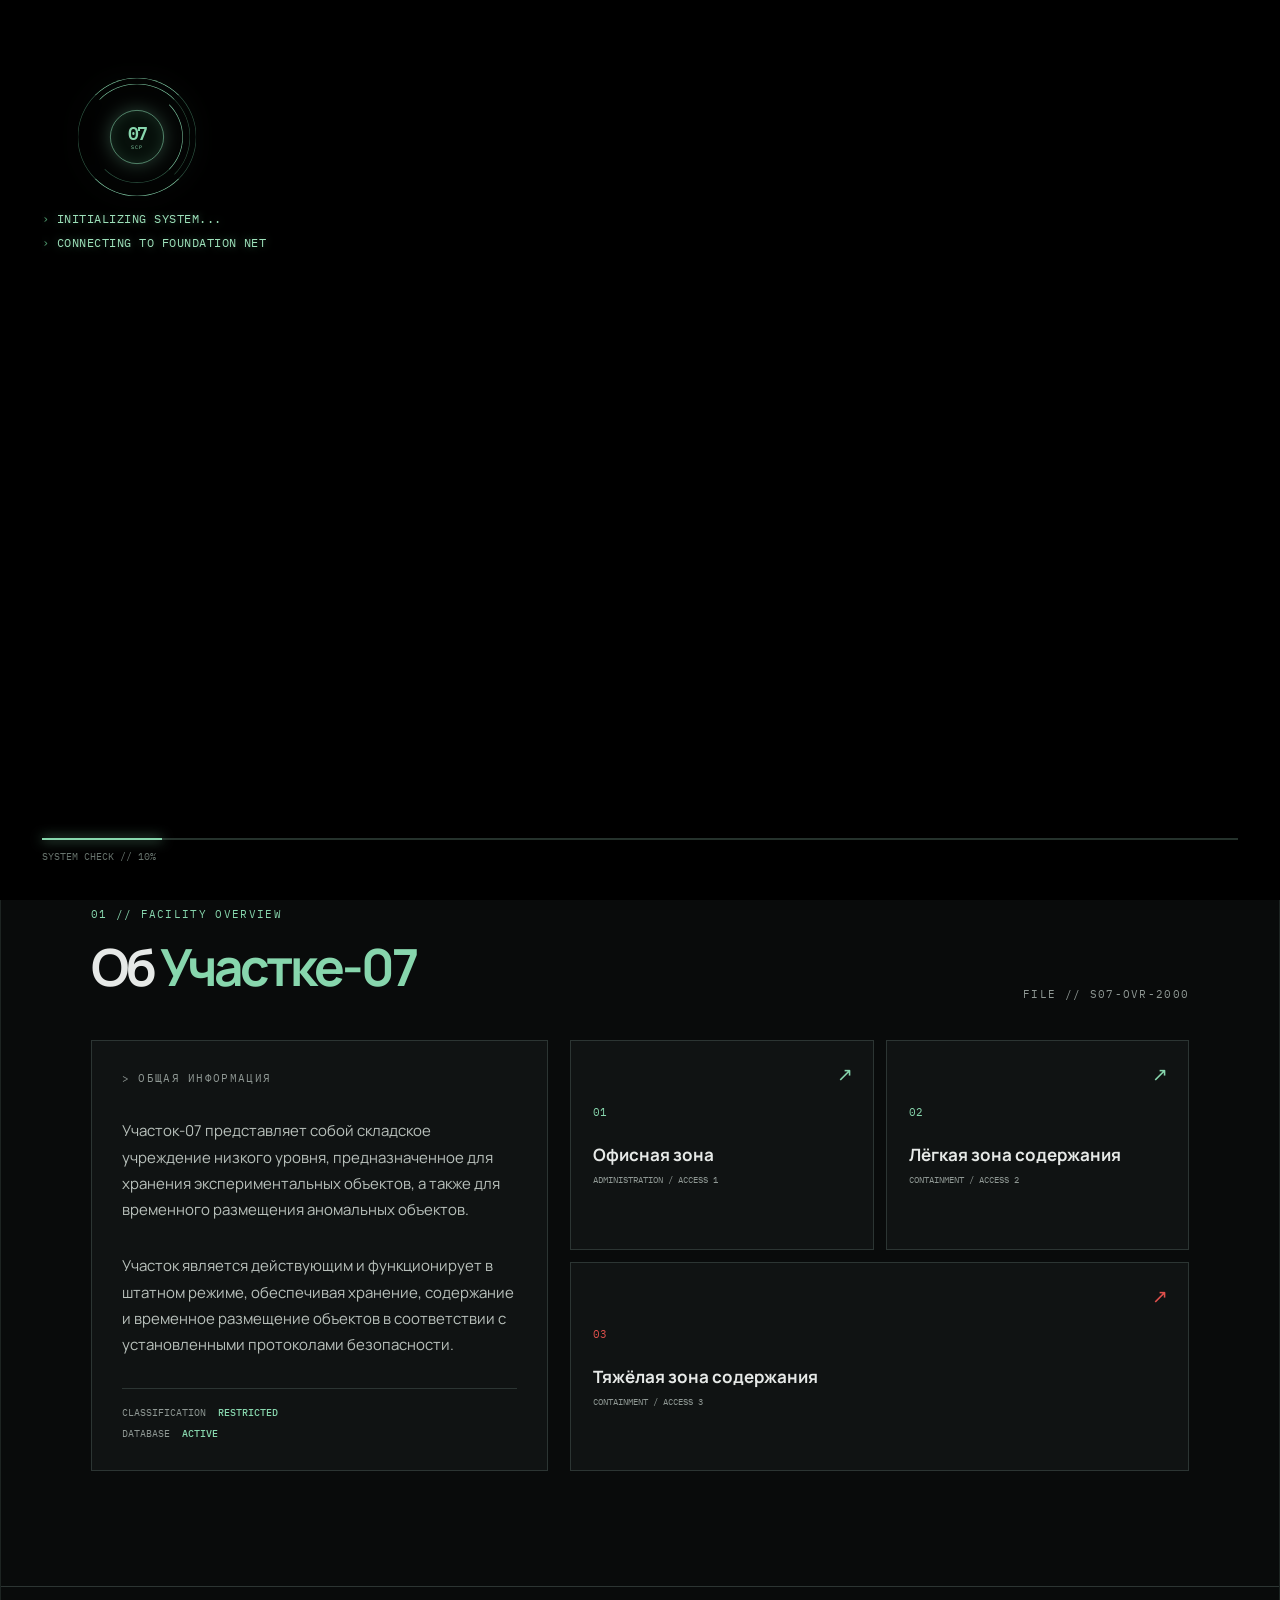
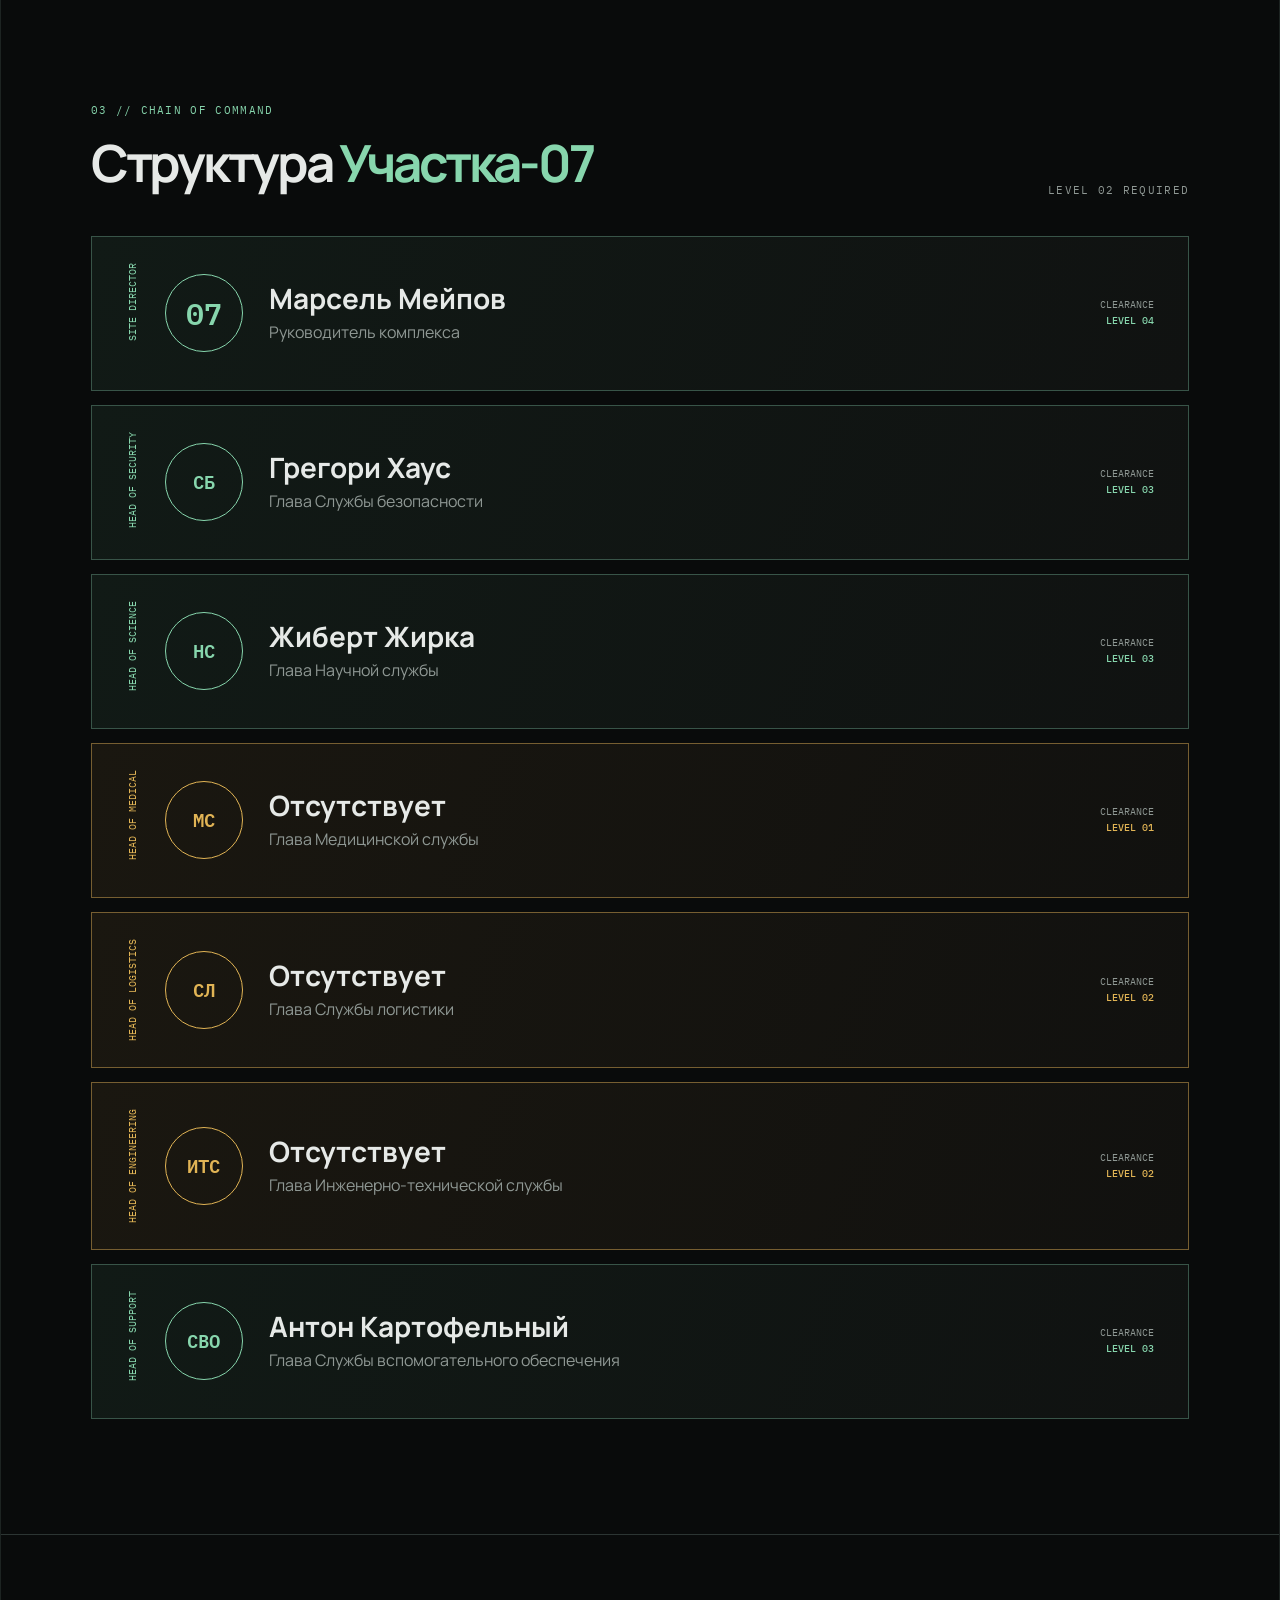
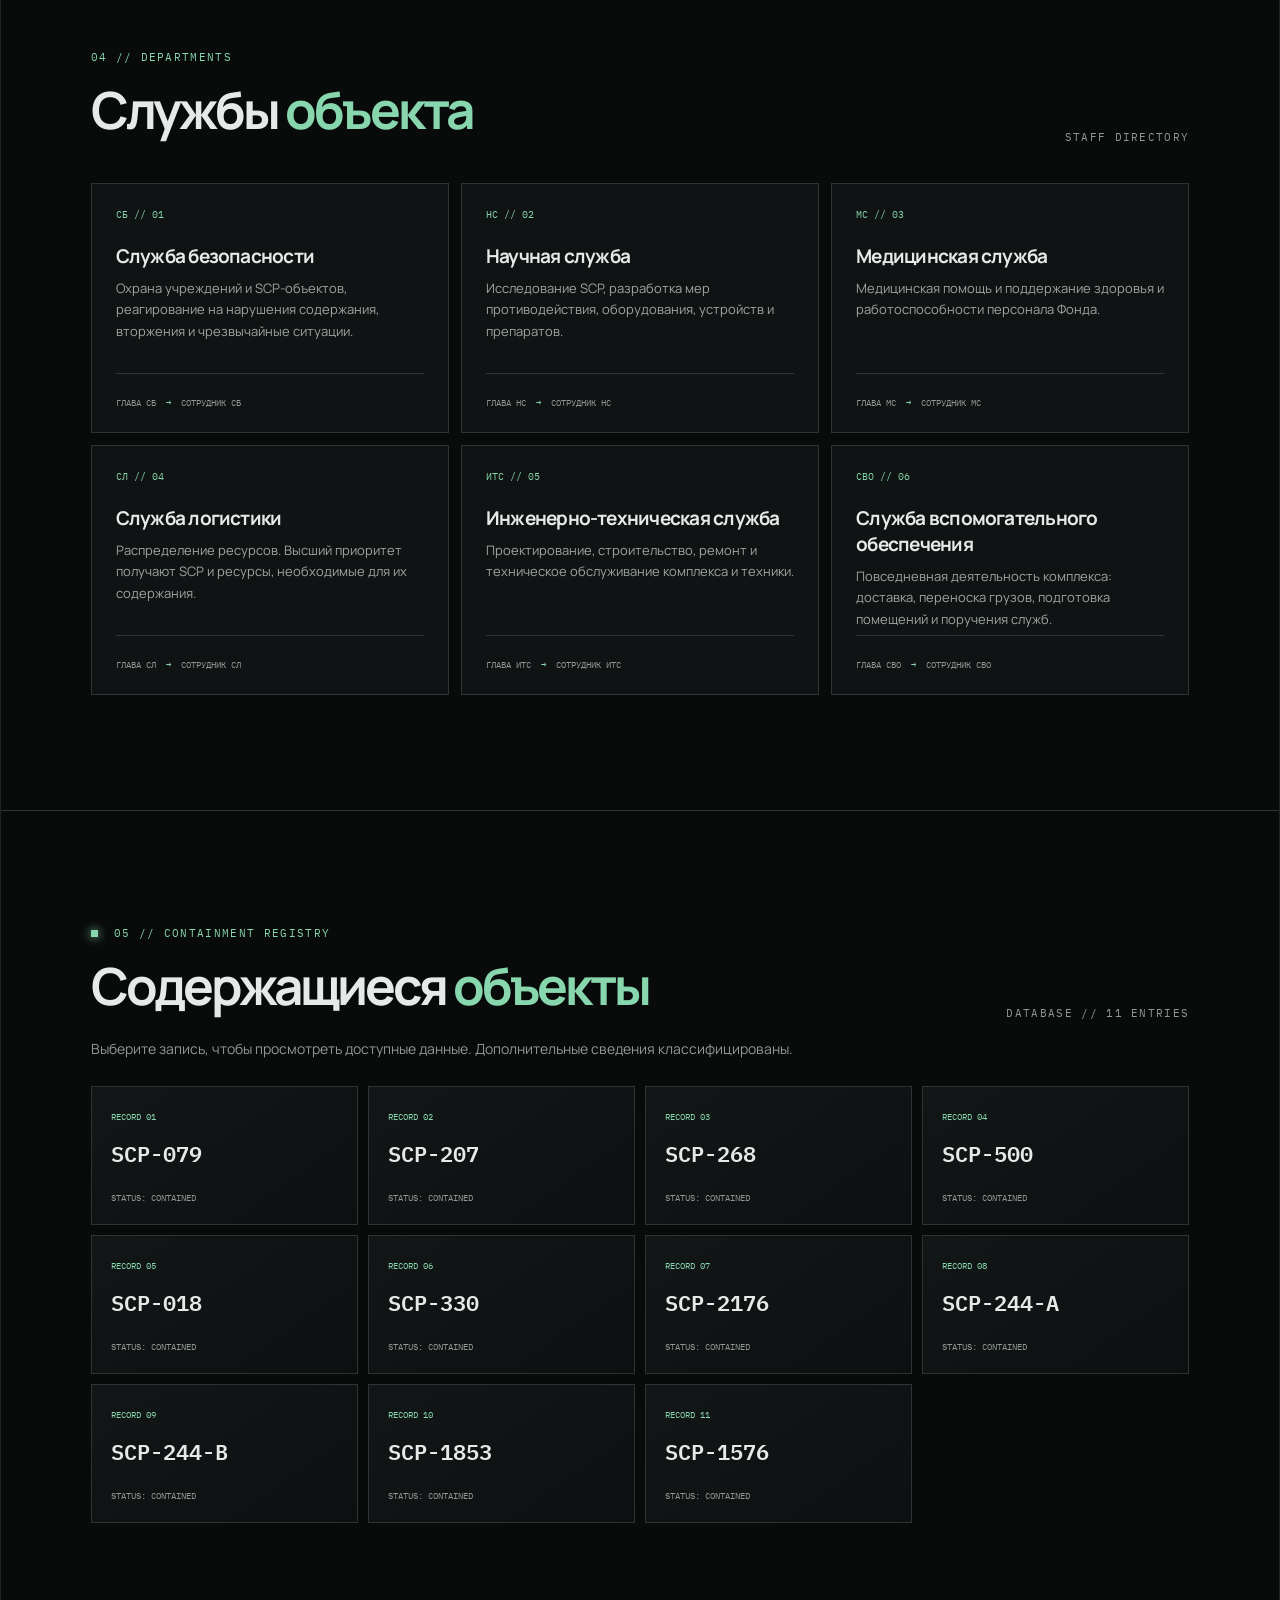
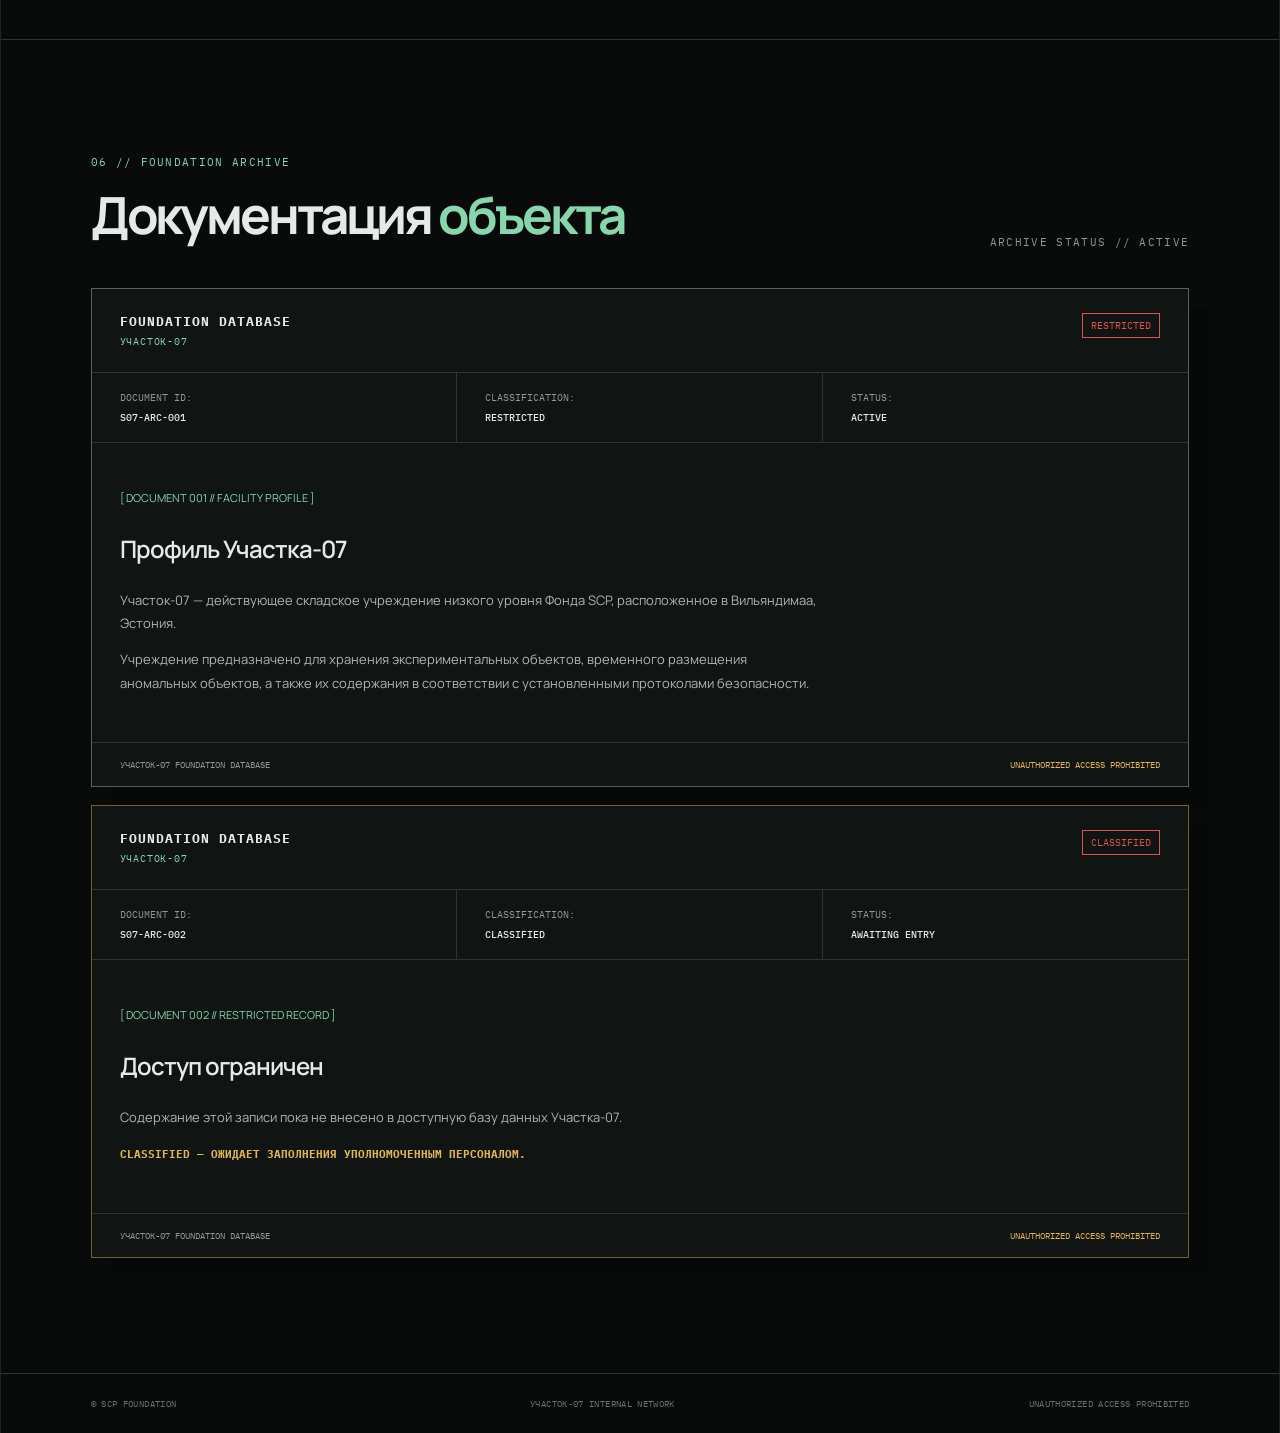
==== index.html @ bc6a5761 "Update index.html" ====
<!doctype html>
<html lang="ru">
<head>
  <meta charset="UTF-8" />
  <meta name="viewport" content="width=device-width, initial-scale=1.0" />
  <meta name="description" content="Внутренняя информационная сеть SCP Foundation — Участок-07" />
  <title>Site-07: Side's Project</title>
  <link rel="icon" type="image/png" href="assets/site-07-favicon.png" />
  <link rel="preconnect" href="https://fonts.googleapis.com" />
  <link rel="preconnect" href="https://fonts.gstatic.com" crossorigin />
  <link href="https://fonts.googleapis.com/css2?family=IBM+Plex+Mono:wght@400;500;600&family=Manrope:wght@400;500;600;700;800&display=swap" rel="stylesheet" />
  <link rel="stylesheet" href="styles.css" />
  <link rel="stylesheet" href="fixes.css" />
  <link rel="stylesheet" href="leadership.css" />
  <link rel="stylesheet" href="boot-animation.css" />
  <link rel="stylesheet" href="boot-layout.css" />
</head>
<body>
  <div class="boot-screen" id="boot-screen" aria-live="polite">
    <div class="boot-orbital" id="boot-orbital" aria-hidden="true"><div class="orbit orbit-one"></div><div class="orbit orbit-two"></div><div class="orbit orbit-three"></div><div class="boot-core"><span>07</span><small>SCP</small></div></div>
    <div class="boot-terminal" id="boot-terminal"><div class="boot-copy" id="boot-copy"></div><div class="boot-progress"><span id="boot-progress"></span></div><div class="boot-status" id="boot-status">SYSTEM BOOT // 00%</div></div>
  </div>

  <div class="noise" aria-hidden="true"></div>
  <div class="app-shell">
    <header class="topbar">
      <a class="brand" href="#home" aria-label="Участок-07 — главная">
        <span class="brand-mark">S7</span>
        <span><b>УЧАСТОК-07</b><small>INTERNAL NETWORK</small></span>
      </a>
      <button class="menu-toggle" aria-label="Открыть меню" aria-expanded="false"><i></i><i></i><i></i></button>
      <nav class="nav" aria-label="Основная навигация">
        <a class="active" href="#home">Главная</a>
        <a href="#about">Об Участке-07</a>
        <a href="#structure">Структура</a>
        <a href="#services">Службы</a>
        <a href="#scp">SCP</a>
        <a href="#documents">Документация</a>
      </nav>
      <div class="network-status"><span></span> SECURE</div>
    </header>

    <main>
      <section class="hero section" id="home">
        <div class="eyebrow"><span class="pulse"></span> SECURE FOUNDATION NETWORK // NODE S07</div>
        <div class="hero-grid">
          <div>
            <p class="terminal-line">&gt; ACCESS LEVEL: STAFF</p>
            <h1>УЧАСТОК-07:<br /><em>SIDE'S PROJECT</em></h1>
            <p class="hero-description">Информационная база складского учреждения низкого уровня Фонда. Доступ к материалам объекта, структуре и реестру содержания.</p>
            <div class="hero-actions">
              <a class="button primary" href="#about">Открыть базу <span>→</span></a>
              <a class="button ghost" href="#scp">Реестр SCP</a>
            </div>
          </div>
          <aside class="identity-card">
            <div class="card-heading"><span>OBJECT IDENTIFICATION</span><b>ACTIVE</b></div>
            <div class="site-insignia"><div>07</div><span>SCP<br />FOUNDATION</span></div>
            <dl>
              <div><dt>LOCATION</dt><dd>ЭСТОНИЯ — ВИЛЬЯНДИМАА</dd></div>
              <div><dt>ESTABLISHED</dt><dd>2000</dd></div>
              <div><dt>SITE DIRECTOR</dt><dd>МАРСЕЛЬ МЕЙПОВ</dd></div>
              <div><dt>STATUS</dt><dd class="online"><i></i> OPERATIONAL</dd></div>
            </dl>
          </aside>
        </div>
        <div class="warning-strip"><span>⚠</span><p>УВЕДОМЛЕНИЕ О БЕЗОПАСНОСТИ: несанкционированный доступ к материалам внутренней сети строго запрещён.</p><span class="doc-code">S07-███-041</span></div>
      </section>

      <section class="section content-section" id="about">
        <div class="section-head"><div><p class="eyebrow">01 // FACILITY OVERVIEW</p><h2>Об <em>Участке-07</em></h2></div><p class="section-code">FILE // S07-OVR-2000</p></div>
        <div class="about-grid">
          <article class="narrative-panel"><p class="terminal-line">&gt; ОБЩАЯ ИНФОРМАЦИЯ</p><p>Участок-07 представляет собой складское учреждение низкого уровня, предназначенное для хранения экспериментальных объектов, а также для временного размещения аномальных объектов.</p><p>Участок является действующим и функционирует в штатном режиме, обеспечивая хранение, содержание и временное размещение объектов в соответствии с установленными протоколами безопасности.</p><div class="metadata"><span>CLASSIFICATION <b>RESTRICTED</b></span><span>DATABASE <b>ACTIVE</b></span></div></article>
          <div class="zones">
            <button class="zone-card" data-zone="01"><span>01</span><b>Офисная зона</b><small>ADMINISTRATION / ACCESS 1</small><i>↗</i></button>
            <button class="zone-card" data-zone="02"><span>02</span><b>Лёгкая зона содержания</b><small>CONTAINMENT / ACCESS 2</small><i>↗</i></button>
            <button class="zone-card danger" data-zone="03"><span>03</span><b>Тяжёлая зона содержания</b><small>CONTAINMENT / ACCESS 3</small><i>↗</i></button>
          </div>
        </div>
      </section>

      <section class="section content-section" id="structure">
        <div class="section-head"><div><p class="eyebrow">03 // CHAIN OF COMMAND</p><h2>Структура <em>Участка-07</em></h2></div><p class="section-code">LEVEL 02 REQUIRED</p></div>
        <div class="command-card"><span class="rank">SITE DIRECTOR</span><div class="director-seal">07</div><div><h3>Марсель Мейпов</h3><p>Руководитель комплекса</p></div><span class="clearance">CLEARANCE<br /><b>LEVEL 04</b></span></div>
        <div class="leadership-grid" aria-label="Руководители служб">
          <article class="command-card leader-card"><span class="rank">HEAD OF SECURITY</span><div class="director-seal">СБ</div><div><h3>Грегори Хаус</h3><p>Глава Службы безопасности</p></div><span class="clearance">CLEARANCE<br /><b>LEVEL 03</b></span></article>
          <article class="command-card leader-card"><span class="rank">HEAD OF SCIENCE</span><div class="director-seal">НС</div><div><h3>Жиберт Жирка</h3><p>Глава Научной службы</p></div><span class="clearance">CLEARANCE<br /><b>LEVEL 03</b></span></article>
          <article class="command-card leader-card vacant"><span class="rank">HEAD OF MEDICAL</span><div class="director-seal">МС</div><div><h3>Отсутствует</h3><p>Глава Медицинской службы</p></div><span class="clearance">CLEARANCE<br /><b>LEVEL 01</b></span></article>
          <article class="command-card leader-card vacant"><span class="rank">HEAD OF LOGISTICS</span><div class="director-seal">СЛ</div><div><h3>Отсутствует</h3><p>Глава Службы логистики</p></div><span class="clearance">CLEARANCE<br /><b>LEVEL 02</b></span></article>
          <article class="command-card leader-card vacant"><span class="rank">HEAD OF ENGINEERING</span><div class="director-seal">ИТС</div><div><h3>Отсутствует</h3><p>Глава Инженерно-технической службы</p></div><span class="clearance">CLEARANCE<br /><b>LEVEL 02</b></span></article>
          <article class="command-card leader-card"><span class="rank">HEAD OF SUPPORT</span><div class="director-seal">СВО</div><div><h3>Антон Картофельный</h3><p>Глава Службы вспомогательного обеспечения</p></div><span class="clearance">CLEARANCE<br /><b>LEVEL 03</b></span></article>
        </div>
      </section>

      <section class="section content-section" id="services">
        <div class="section-head"><div><p class="eyebrow">04 // DEPARTMENTS</p><h2>Службы <em>объекта</em></h2></div><p class="section-code">STAFF DIRECTORY</p></div>
        <div class="services-grid">
          <article class="service-card" data-service="security"><span>СБ // 01</span><h3>Служба безопасности</h3><p>Охрана учреждений и SCP-объектов, реагирование на нарушения содержания, вторжения и чрезвычайные ситуации.</p><footer>ГЛАВА СБ <i>→</i> СОТРУДНИК СБ</footer></article>
          <article class="service-card" data-service="science"><span>НС // 02</span><h3>Научная служба</h3><p>Исследование SCP, разработка мер противодействия, оборудования, устройств и препаратов.</p><footer>ГЛАВА НС <i>→</i> СОТРУДНИК НС</footer></article>
          <article class="service-card" data-service="medical"><span>МС // 03</span><h3>Медицинская служба</h3><p>Медицинская помощь и поддержание здоровья и работоспособности персонала Фонда.</p><footer>ГЛАВА МС <i>→</i> СОТРУДНИК МС</footer></article>
          <article class="service-card" data-service="logistics"><span>СЛ // 04</span><h3>Служба логистики</h3><p>Распределение ресурсов. Высший приоритет получают SCP и ресурсы, необходимые для их содержания.</p><footer>ГЛАВА СЛ <i>→</i> СОТРУДНИК СЛ</footer></article>
          <article class="service-card" data-service="engineering"><span>ИТС // 05</span><h3>Инженерно-техническая служба</h3><p>Проектирование, строительство, ремонт и техническое обслуживание комплекса и техники.</p><footer>ГЛАВА ИТС <i>→</i> СОТРУДНИК ИТС</footer></article>
          <article class="service-card" data-service="support"><span>СВО // 06</span><h3>Служба вспомогательного обеспечения</h3><p>Повседневная деятельность комплекса: доставка, переноска грузов, подготовка помещений и поручения служб.</p><footer>ГЛАВА СВО <i>→</i> СОТРУДНИК СВО</footer></article>
        </div>
      </section>

      <section class="section content-section" id="scp">
        <div class="section-head"><div><p class="eyebrow"><span class="pulse"></span> 05 // CONTAINMENT REGISTRY</p><h2>Содержащиеся <em>объекты</em></h2></div><p class="section-code">DATABASE // 11 ENTRIES</p></div>
        <p class="registry-note">Выберите запись, чтобы просмотреть доступные данные. Дополнительные сведения классифицированы.</p>
        <div class="scp-grid" id="scp-grid"></div>
      </section>

      <section class="section content-section" id="documents">
        <div class="section-head"><div><p class="eyebrow">06 // FOUNDATION ARCHIVE</p><h2>Документация <em>объекта</em></h2></div><p class="section-code">ARCHIVE STATUS // ACTIVE</p></div>
        <article class="foundation-document">
          <header><div><b>FOUNDATION DATABASE</b><span>УЧАСТОК-07</span></div><i>RESTRICTED</i></header>
          <div class="document-meta"><span>DOCUMENT ID:<b>S07-ARC-001</b></span><span>CLASSIFICATION:<b>RESTRICTED</b></span><span>STATUS:<b>ACTIVE</b></span></div>
          <div class="document-content"><p>[ DOCUMENT 001 // FACILITY PROFILE ]</p><h3>Профиль Участка-07</h3><p>Участок-07 — действующее складское учреждение низкого уровня Фонда SCP, расположенное в Вильяндимаа, Эстония.</p><p>Учреждение предназначено для хранения экспериментальных объектов, временного размещения аномальных объектов, а также их содержания в соответствии с установленными протоколами безопасности.</p></div>
          <footer>УЧАСТОК-07 FOUNDATION DATABASE <span>UNAUTHORIZED ACCESS PROHIBITED</span></footer>
        </article>
        <article class="foundation-document classified-document">
          <header><div><b>FOUNDATION DATABASE</b><span>УЧАСТОК-07</span></div><i>CLASSIFIED</i></header>
          <div class="document-meta"><span>DOCUMENT ID:<b>S07-ARC-002</b></span><span>CLASSIFICATION:<b>CLASSIFIED</b></span><span>STATUS:<b>AWAITING ENTRY</b></span></div>
          <div class="document-content"><p>[ DOCUMENT 002 // RESTRICTED RECORD ]</p><h3>Доступ ограничен</h3><p>Содержание этой записи пока не внесено в доступную базу данных Участка-07.</p><p><b>CLASSIFIED — ОЖИДАЕТ ЗАПОЛНЕНИЯ УПОЛНОМОЧЕННЫМ ПЕРСОНАЛОМ.</b></p></div>
          <footer>УЧАСТОК-07 FOUNDATION DATABASE <span>UNAUTHORIZED ACCESS PROHIBITED</span></footer>
        </article>
      </section>

    </main>
    <footer class="footer"><span>© SCP FOUNDATION</span><span>УЧАСТОК-07 INTERNAL NETWORK</span><span>UNAUTHORIZED ACCESS PROHIBITED</span></footer>
  </div>

  <dialog class="modal" id="info-modal"><button class="modal-close" aria-label="Закрыть">×</button><p class="eyebrow" id="modal-kicker"></p><h2 id="modal-title"></h2><div class="modal-rule"></div><p id="modal-body"></p><p class="classified">ADDITIONAL DATA // CLASSIFIED</p></dialog>
  <script src="script.js"></script>
</body>
</html>
---- styles.css ----
:root{--bg:#090b0b;--panel:#101313;--panel2:#151919;--line:#2c3533;--text:#e6e9e7;--muted:#8f9894;--green:#87d6ad;--red:#e0504c;--yellow:#e1b455;--mono:'IBM Plex Mono',monospace;--sans:Manrope,Arial,sans-serif}*{box-sizing:border-box}html{scroll-behavior:smooth}body{margin:0;background:var(--bg);color:var(--text);font-family:var(--sans);overflow-x:hidden}.noise{position:fixed;inset:0;pointer-events:none;z-index:4;opacity:.07;background-image:repeating-linear-gradient(0deg,rgba(255,255,255,.45) 0 1px,transparent 1px 4px);mix-blend-mode:screen}.app-shell{max-width:1440px;margin:auto;min-height:100vh;border-inline:1px solid #1d2422}.topbar{height:77px;display:flex;align-items:center;padding:0 clamp(20px,4vw,58px);gap:28px;border-bottom:1px solid var(--line);background:rgba(9,11,11,.93);position:sticky;top:0;z-index:3;backdrop-filter:blur(12px)}.brand{display:flex;align-items:center;gap:11px;color:var(--text);text-decoration:none;letter-spacing:.09em;line-height:1}.brand-mark{display:grid;place-items:center;width:35px;height:35px;border:1px solid var(--green);font:600 14px var(--mono);color:var(--green)}.brand b{font:600 13px var(--mono)}.brand small{display:block;color:var(--muted);font:9px var(--mono);margin-top:5px}.nav{display:flex;align-items:center;gap:23px;margin-left:auto}.nav a{font:11px var(--mono);text-transform:uppercase;color:var(--muted);text-decoration:none;transition:.2s}.nav a:hover,.nav a.active{color:var(--green)}.network-status{font:10px var(--mono);color:var(--green);border-left:1px solid var(--line);padding-left:20px}.network-status span,.online i{display:inline-block;width:6px;height:6px;border-radius:50%;background:var(--green);box-shadow:0 0 10px var(--green);margin-right:7px}.menu-toggle{display:none}.section{padding:clamp(60px,9vw,125px) clamp(20px,7vw,105px);border-bottom:1px solid var(--line)}.hero{padding-top:clamp(50px,8vw,105px);background:radial-gradient(circle at 74% 35%,#193328 0,transparent 25%),linear-gradient(130deg,#0b0e0d,#090a0a)}.eyebrow,.terminal-line,.section-code{font:11px var(--mono);letter-spacing:.12em;color:var(--green);margin:0;text-transform:uppercase}.pulse{display:inline-block;width:7px;height:7px;background:var(--green);margin-right:8px;box-shadow:0 0 10px var(--green);animation:blink 1.4s infinite}.hero-grid{display:grid;grid-template-columns:1fr minmax(290px,390px);gap:70px;align-items:center;margin:40px 0 60px}.terminal-line{color:var(--muted);margin-bottom:18px}.hero h1{font-size:clamp(43px,6vw,83px);line-height:.99;letter-spacing:-.065em;margin:0;font-weight:800}.hero h1 em,h2 em{font-style:normal;color:var(--green)}.hero-description{max-width:550px;color:#abb2ae;line-height:1.75;font-size:15px;margin:28px 0}.hero-actions{display:flex;gap:12px;flex-wrap:wrap}.button{font:11px var(--mono);letter-spacing:.08em;text-decoration:none;text-transform:uppercase;padding:15px 18px;transition:.25s}.primary{background:var(--green);color:#0b100e}.primary:hover{box-shadow:0 0 25px #87d6ad55}.primary span{font-size:17px;line-height:0;margin-left:20px}.ghost{border:1px solid #58615e;color:var(--text)}.ghost:hover{border-color:var(--green);color:var(--green)}.identity-card{border:1px solid #3b4944;background:linear-gradient(145deg,#151b18,#101311);padding:21px;position:relative;box-shadow:18px 18px 0 rgba(0,0,0,.15)}.identity-card:before{content:"";position:absolute;inset:6px;border:1px solid #26352f;pointer-events:none}.card-heading{font:10px var(--mono);color:var(--muted);display:flex;justify-content:space-between}.card-heading b{font-weight:500;color:var(--green)}.site-insignia{height:150px;display:flex;align-items:center;justify-content:center;gap:13px;margin:10px 0;border-bottom:1px solid var(--line)}.site-insignia div{font:800 80px/1 var(--sans);letter-spacing:-.1em;color:var(--text);text-shadow:3px 0 var(--green)}.site-insignia span{font:600 13px/1.05 var(--mono);letter-spacing:.05em}.identity-card dl{margin:15px 0 0;display:grid;grid-template-columns:1fr 1fr;gap:17px 10px}.identity-card dt{font:9px var(--mono);color:var(--muted);margin-bottom:4px}.identity-card dd{margin:0;font:10px var(--mono);color:#dce1dd}.identity-card .online{color:var(--green)}.warning-strip{border:1px solid #63542e;background:#231f15;display:flex;align-items:center;gap:13px;padding:12px 15px;color:#d3b675;font:10px var(--mono);letter-spacing:.04em}.warning-strip span:first-child{color:var(--yellow);font-size:14px}.warning-strip p{margin:0}.doc-code{margin-left:auto;color:#928467;white-space:nowrap}.section-head{display:flex;justify-content:space-between;align-items:end;gap:20px;margin-bottom:39px}.section-head h2{font-size:clamp(32px,4vw,52px);letter-spacing:-.06em;margin:10px 0 0}.section-code{color:var(--muted);white-space:nowrap}.about-grid{display:grid;grid-template-columns:.85fr 1.15fr;gap:22px}.narrative-panel{background:var(--panel);border:1px solid var(--line);padding:30px;display:flex;flex-direction:column;justify-content:center}.narrative-panel p:not(.terminal-line){font-size:15px;color:#b8c0bb;line-height:1.75}.metadata{margin-top:15px;border-top:1px solid var(--line);padding-top:17px;display:grid;gap:8px;font:10px var(--mono);color:var(--muted)}.metadata b{color:var(--green);font-weight:500;margin-left:6px}.zones{display:grid;grid-template-columns:1fr 1fr;gap:12px}.zone-card{position:relative;min-height:155px;text-align:left;background:var(--panel);border:1px solid var(--line);color:var(--text);padding:22px;cursor:pointer;transition:.25s;font-family:var(--sans)}.zone-card:last-child{grid-column:span 2}.zone-card:hover{transform:translateY(-4px);border-color:var(--green);background:#161d19}.zone-card span{display:block;color:var(--green);font:11px var(--mono);margin-bottom:24px}.zone-card b{font-size:17px;display:block}.zone-card small{font:9px var(--mono);color:var(--muted);display:block;margin-top:8px}.zone-card i{font-style:normal;position:absolute;right:20px;top:20px;color:var(--green);font-size:19px}.zone-card.danger span,.zone-card.danger i{color:var(--red)}.history{background:#0c0e0e}.timeline{max-width:900px;margin:0 auto}.timeline-entry{display:grid;grid-template-columns:120px 28px 1fr;gap:20px;position:relative;padding:0 0 50px}.timeline-entry:not(:last-child):after{content:"";width:1px;background:var(--line);position:absolute;left:133px;top:19px;bottom:0}.timeline-year{font:10px var(--mono);color:var(--muted);padding-top:4px}.timeline-dot{width:11px;height:11px;border:2px solid var(--green);background:var(--bg);margin-top:5px;z-index:1}.timeline-entry.current .timeline-dot{background:var(--green);box-shadow:0 0 14px var(--green)}.timeline-entry h3{margin:0 0 10px;font-size:20px}.timeline-entry p{margin:0;color:#aab3ae;line-height:1.7;font-size:14px}.command-card{border:1px solid #385448;background:linear-gradient(110deg,#111a16,#101211);min-height:155px;display:flex;align-items:center;gap:26px;padding:26px 34px;position:relative}.rank{align-self:flex-start;font:10px var(--mono);color:var(--green);writing-mode:vertical-rl;transform:rotate(180deg)}.director-seal{display:grid;place-items:center;border:1px solid var(--green);border-radius:50%;width:78px;height:78px;color:var(--green);font:600 30px var(--mono)}.command-card h3{font-size:28px;margin:0}.command-card p{color:var(--muted);margin:4px 0}.clearance{margin-left:auto;text-align:right;color:var(--muted);font:10px var(--mono);line-height:1.6}.clearance b{color:var(--green);font-weight:500}.services-grid{display:grid;grid-template-columns:repeat(3,1fr);gap:12px}.service-card{background:var(--panel);border:1px solid var(--line);padding:24px;min-height:250px;display:flex;flex-direction:column;transition:.25s}.service-card:hover{border-color:#627b6d;transform:translateY(-3px)}.service-card>span{font:10px var(--mono);color:var(--green)}.service-card h3{font-size:19px;letter-spacing:-.04em;margin:22px 0 9px}.service-card p{color:#9da6a1;font-size:13px;line-height:1.65;margin:0}.service-card footer{color:var(--muted);font:9px var(--mono);margin-top:auto;padding-top:23px;border-top:1px solid var(--line)}.service-card footer i{color:var(--green);font-style:normal;margin:0 5px}.registry-note{font-size:14px;color:var(--muted);margin:-20px 0 28px}.scp-grid{display:grid;grid-template-columns:repeat(4,1fr);gap:10px}.scp-card{text-align:left;background:linear-gradient(145deg,#121616,#0d1010);color:var(--text);border:1px solid var(--line);padding:19px;min-height:130px;cursor:pointer;transition:.22s;font-family:var(--sans);position:relative;overflow:hidden}.scp-card:after{content:"";position:absolute;bottom:0;left:0;width:0;height:2px;background:var(--green);transition:.25s}.scp-card:hover{border-color:#597d69;transform:translateY(-3px)}.scp-card:hover:after{width:100%}.scp-card b{font:600 22px var(--mono);display:block;margin:11px 0 16px}.scp-card span{font:9px var(--mono);color:var(--green)}.scp-card small{font:9px var(--mono);color:var(--muted)}.footer{display:flex;justify-content:space-between;gap:20px;padding:24px clamp(20px,7vw,105px);font:9px var(--mono);color:#69716d;letter-spacing:.04em}.boot-screen{position:fixed;inset:0;background:#070909;z-index:10;display:flex;flex-direction:column;align-items:center;justify-content:center;font-family:var(--mono);color:var(--green);padding:25px}.boot-mark{text-align:center;border:1px solid #4c6d5d;width:98px;height:98px;padding-top:23px;font-weight:600;font-size:26px;line-height:.65;letter-spacing:-.1em}.boot-mark span{font-size:9px;letter-spacing:.05em}.boot-copy{width:min(500px,100%);height:120px;margin:45px 0 18px;color:#adb8b2;font-size:12px;line-height:1.8}.boot-progress{width:min(500px,100%);height:2px;background:#25322c}.boot-progress span{display:block;width:0;height:100%;background:var(--green);box-shadow:0 0 12px var(--green);transition:width .25s}.boot-status{width:min(500px,100%);font-size:10px;margin-top:10px;color:#68756e}.modal{width:min(500px,calc(100% - 30px));background:#101413;color:var(--text);border:1px solid #5c806c;padding:32px;box-shadow:0 20px 100px #000}.modal::backdrop{background:#030404cc;backdrop-filter:blur(3px)}.modal-close{position:absolute;right:14px;top:10px;border:0;background:transparent;color:var(--muted);font-size:27px;cursor:pointer}.modal h2{font-size:31px;margin:12px 0}.modal-rule{height:1px;background:var(--line);margin:20px 0}.modal p:not(.eyebrow):not(.classified){color:#afb8b2;line-height:1.7}.classified{font:10px var(--mono);color:var(--yellow);margin-top:28px}@keyframes blink{50%{opacity:.2}}@media(max-width:900px){.nav{gap:13px}.network-status{display:none}.hero-grid,.about-grid{grid-template-columns:1fr;gap:24px}.identity-card{max-width:480px}.services-grid{grid-template-columns:repeat(2,1fr)}.scp-grid{grid-template-columns:repeat(3,1fr)}}@media(max-width:680px){.topbar{height:64px}.menu-toggle{margin-left:auto;display:grid;gap:4px;background:none;border:0;padding:6px}.menu-toggle i{width:21px;height:1px;background:#b7c1ba}.nav{display:none;position:absolute;top:64px;left:0;right:0;padding:18px 20px;background:#101313;border-bottom:1px solid var(--line);flex-direction:column;align-items:flex-start}.nav.open{display:flex}.hero-grid{margin-top:28px}.warning-strip{align-items:flex-start}.doc-code{display:none}.section-head{align-items:flex-start;flex-direction:column}.section-code{white-space:normal}.zones{grid-template-columns:1fr}.zone-card:last-child{grid-column:auto}.timeline-entry{grid-template-columns:70px 24px 1fr;gap:12px}.timeline-entry:not(:last-child):after{left:81px}.timeline-year{font-size:8px}.command-card{padding:20px;gap:15px}.rank{display:none}.director-seal{width:58px;height:58px;font-size:21px}.command-card h3{font-size:18px}.clearance{display:none}.services-grid{grid-template-columns:1fr}.scp-grid{grid-template-columns:1fr 1fr}.footer{flex-direction:column;gap:8px}}
---- fixes.css ----
/* Supplemental interaction and document styles. */
.boot-screen{transition:opacity .45s ease,visibility .45s ease}.boot-screen.hidden{opacity:0;visibility:hidden;pointer-events:none}
.foundation-document{border:1px solid #52655c;background:#101413;box-shadow:20px 20px 0 rgba(0,0,0,.18);font-family:var(--mono)}
.foundation-document+.foundation-document{margin-top:18px}.classified-document{border-color:#765e31}.classified-document header i{color:var(--yellow);border-color:var(--yellow)}
.foundation-document header{display:flex;justify-content:space-between;align-items:flex-start;padding:24px 28px;border-bottom:1px solid var(--line)}
.foundation-document header b,.foundation-document header span{display:block;font-size:13px;letter-spacing:.08em}.foundation-document header span{font-size:10px;color:var(--green);margin-top:5px}.foundation-document header i{font-style:normal;font-size:10px;color:var(--red);border:1px solid var(--red);padding:5px 8px}.document-meta{display:grid;grid-template-columns:repeat(3,1fr);border-bottom:1px solid var(--line)}.document-meta span{padding:18px 28px;color:var(--muted);font-size:10px;border-right:1px solid var(--line)}.document-meta span:last-child{border:0}.document-meta b{display:block;color:var(--text);font-weight:500;margin-top:7px}.document-content{padding:34px 28px;max-width:760px}.document-content>p:first-child{color:var(--green);font-size:11px}.document-content h3{font:600 24px var(--sans);letter-spacing:-.04em}.document-content p{font:13px var(--sans);line-height:1.8;color:#aeb7b1}.document-content p b{color:var(--yellow);font-family:var(--mono);font-size:11px}.foundation-document footer{border-top:1px solid var(--line);padding:16px 28px;color:var(--muted);font-size:9px;display:flex;justify-content:space-between}.foundation-document footer span{color:var(--yellow)}.service-card{cursor:pointer}.service-card:focus-visible,.scp-card:focus-visible,.zone-card:focus-visible{outline:2px solid var(--green);outline-offset:2px}@media(max-width:680px){.document-meta{grid-template-columns:1fr}.document-meta span{border-right:0;border-bottom:1px solid var(--line)}.foundation-document header,.document-content{padding-left:20px;padding-right:20px}.foundation-document footer{padding:14px 20px;display:block}.foundation-document footer span{display:block;margin-top:8px}}
---- leadership.css ----
.leadership-grid{display:grid;gap:14px;margin-top:14px}.leader-card{margin:0}.leader-card .director-seal{font-size:19px}.leader-card.vacant{border-color:#765e31;background:linear-gradient(110deg,#1a1710,#11110f)}.leader-card.vacant .director-seal{border-color:var(--yellow);color:var(--yellow)}.leader-card.vacant .rank,.leader-card.vacant .clearance b{color:var(--yellow)}
---- boot-animation.css ----
.boot-screen{background:#000!important;overflow:hidden}.boot-orbital{position:absolute;width:190px;height:190px;top:50%;left:50%;transform:translate(-50%,-50%);transition:top 1s cubic-bezier(.22,.61,.36,1),left 1s cubic-bezier(.22,.61,.36,1),transform 1s cubic-bezier(.22,.61,.36,1);filter:drop-shadow(0 0 18px #87d6ad55)}.boot-orbital.docked{top:42px;left:42px;transform:translate(0,0) scale(.56)}.boot-core{position:absolute;inset:47px;border:1px solid var(--green);border-radius:50%;display:grid;place-content:center;text-align:center;background:#07100b;color:var(--green);box-shadow:inset 0 0 25px #87d6ad22}.boot-core span{font:600 33px/1 var(--mono);letter-spacing:-.14em}.boot-core small{font:9px var(--mono);letter-spacing:.22em;margin-top:4px}.orbit{position:absolute;inset:0;border-radius:50%;border:1px solid transparent;border-top-color:var(--green);border-right-color:#315b46;animation:orbit 2.1s linear infinite}.orbit-two{inset:13px;border-top-color:transparent;border-right-color:var(--green);border-bottom-color:#315b46;animation-duration:3.2s;animation-direction:reverse}.orbit-three{inset:-11px;border-left-color:#315b46;border-bottom-color:var(--green);animation-duration:4.4s}.boot-terminal{width:min(650px,calc(100% - 48px));opacity:0;transform:translateY(9px);transition:opacity .5s,transform .5s}.boot-terminal.visible{opacity:1;transform:none}.boot-copy{height:220px!important;margin:0 0 18px!important;overflow:hidden;color:#9de1ba!important;text-shadow:0 0 8px #87d6ad66}.boot-line{margin:0 0 7px;font:12px/1.45 var(--mono);letter-spacing:.04em}.boot-line::before{content:'› ';color:#4a8f68}.boot-line.granted{color:#c0ffd8;font-weight:600;text-shadow:0 0 16px #87d6ad}.boot-line.granted::before{content:'✓ ';color:var(--green)}.boot-progress{width:100%!important}.boot-status{width:100%!important}.boot-screen.ready .boot-progress span{box-shadow:0 0 18px var(--green)}@keyframes orbit{to{transform:rotate(360deg)}}@media(max-width:680px){.boot-orbital.docked{top:24px;left:24px;transform:translate(0,0) scale(.42)}.boot-terminal{width:calc(100% - 40px);margin-top:120px}.boot-copy{height:245px!important}.boot-line{font-size:10px}}
---- boot-layout.css ----
.boot-terminal{position:absolute;top:210px;left:42px;right:42px;width:auto!important}.boot-copy{width:100%!important;height:calc(100vh - 290px)!important;overflow-y:auto!important;scrollbar-width:none}.boot-copy::-webkit-scrollbar{display:none}@media(max-width:680px){.boot-terminal{top:156px;left:20px;right:20px;margin:0}.boot-copy{height:calc(100vh - 235px)!important}}
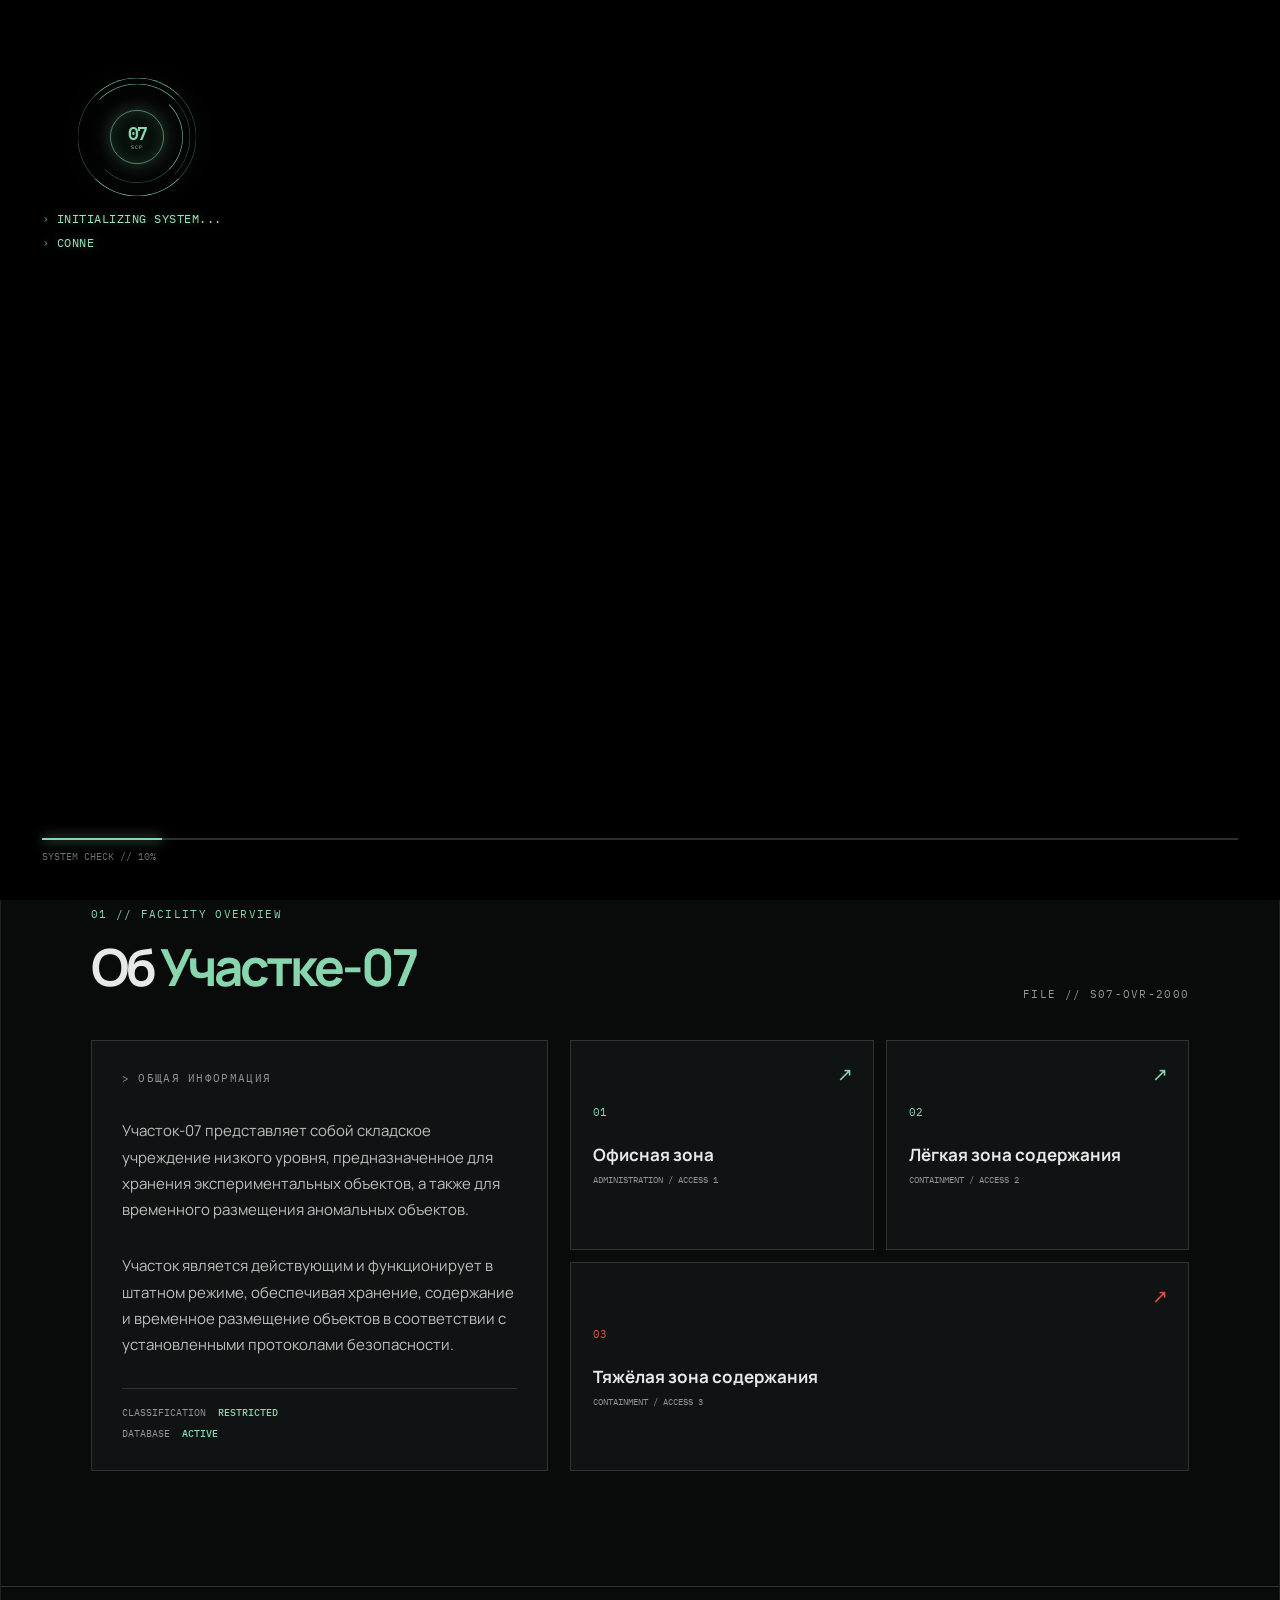
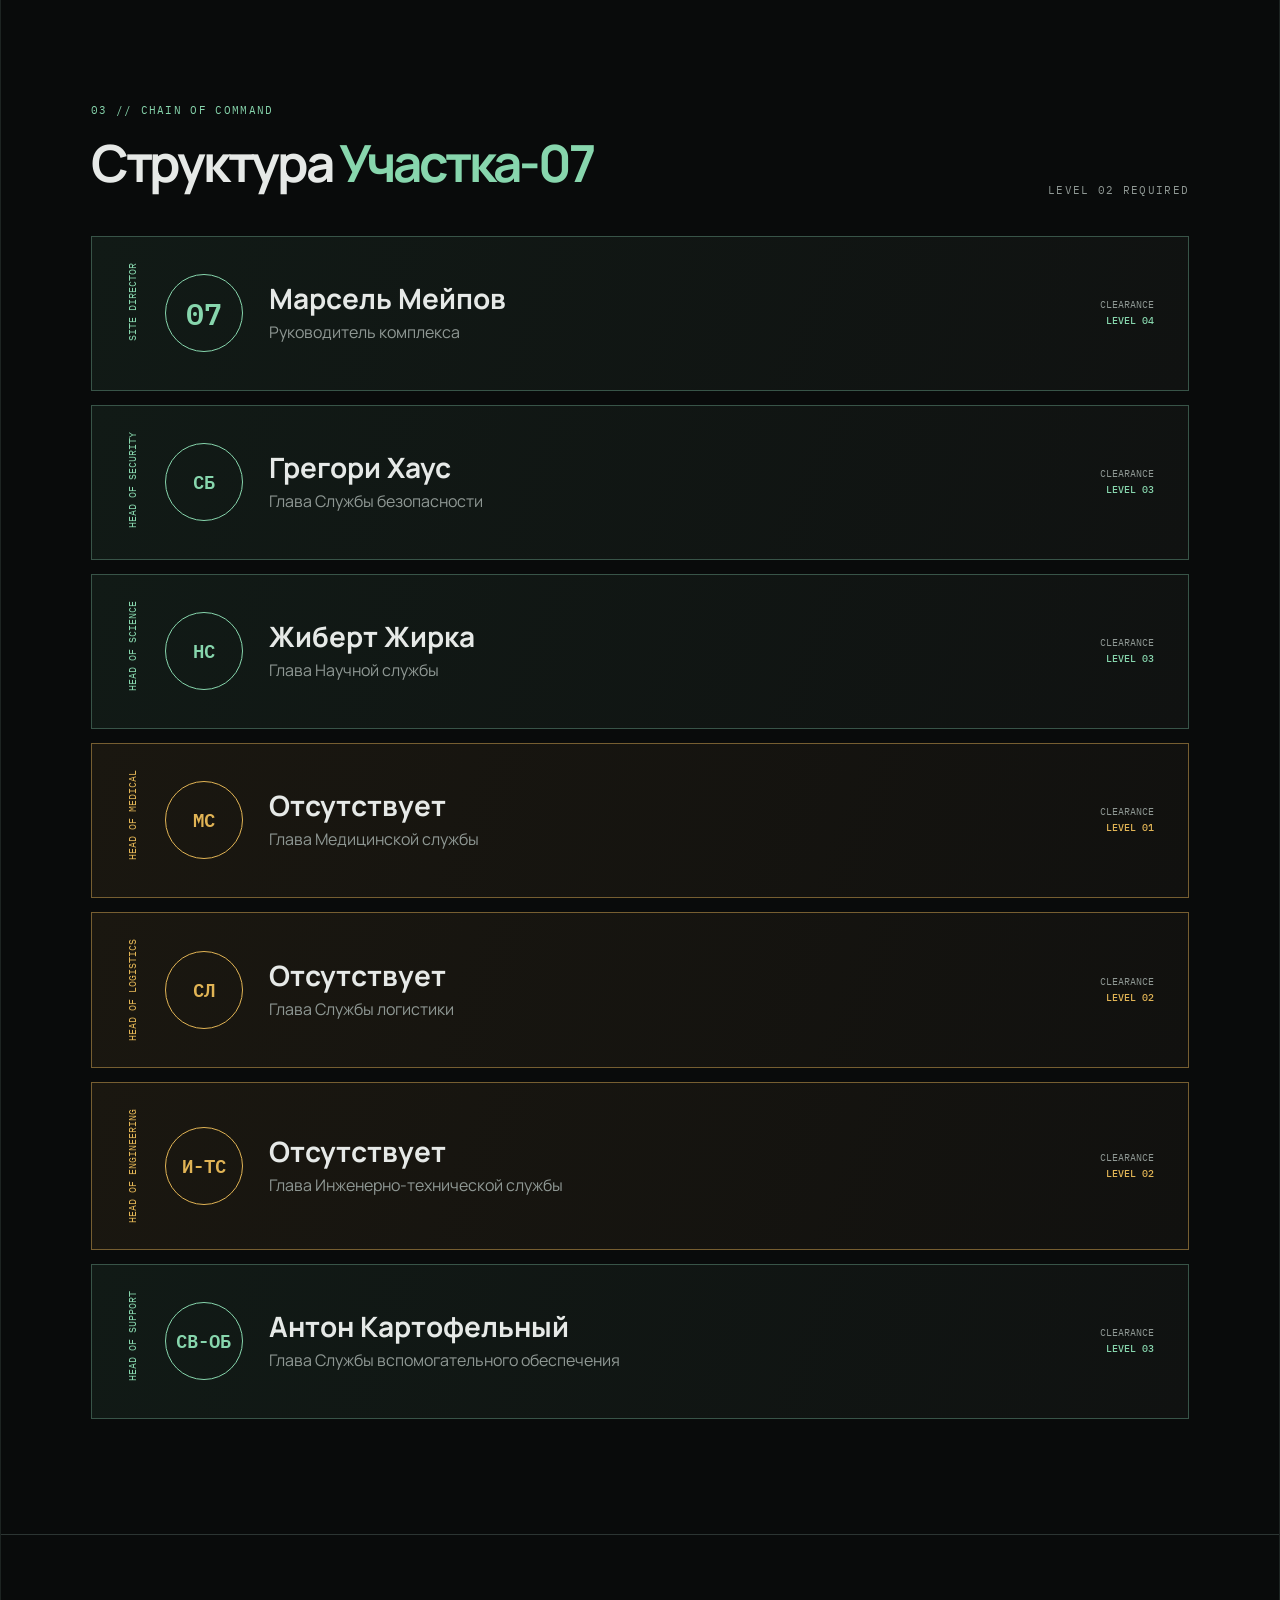
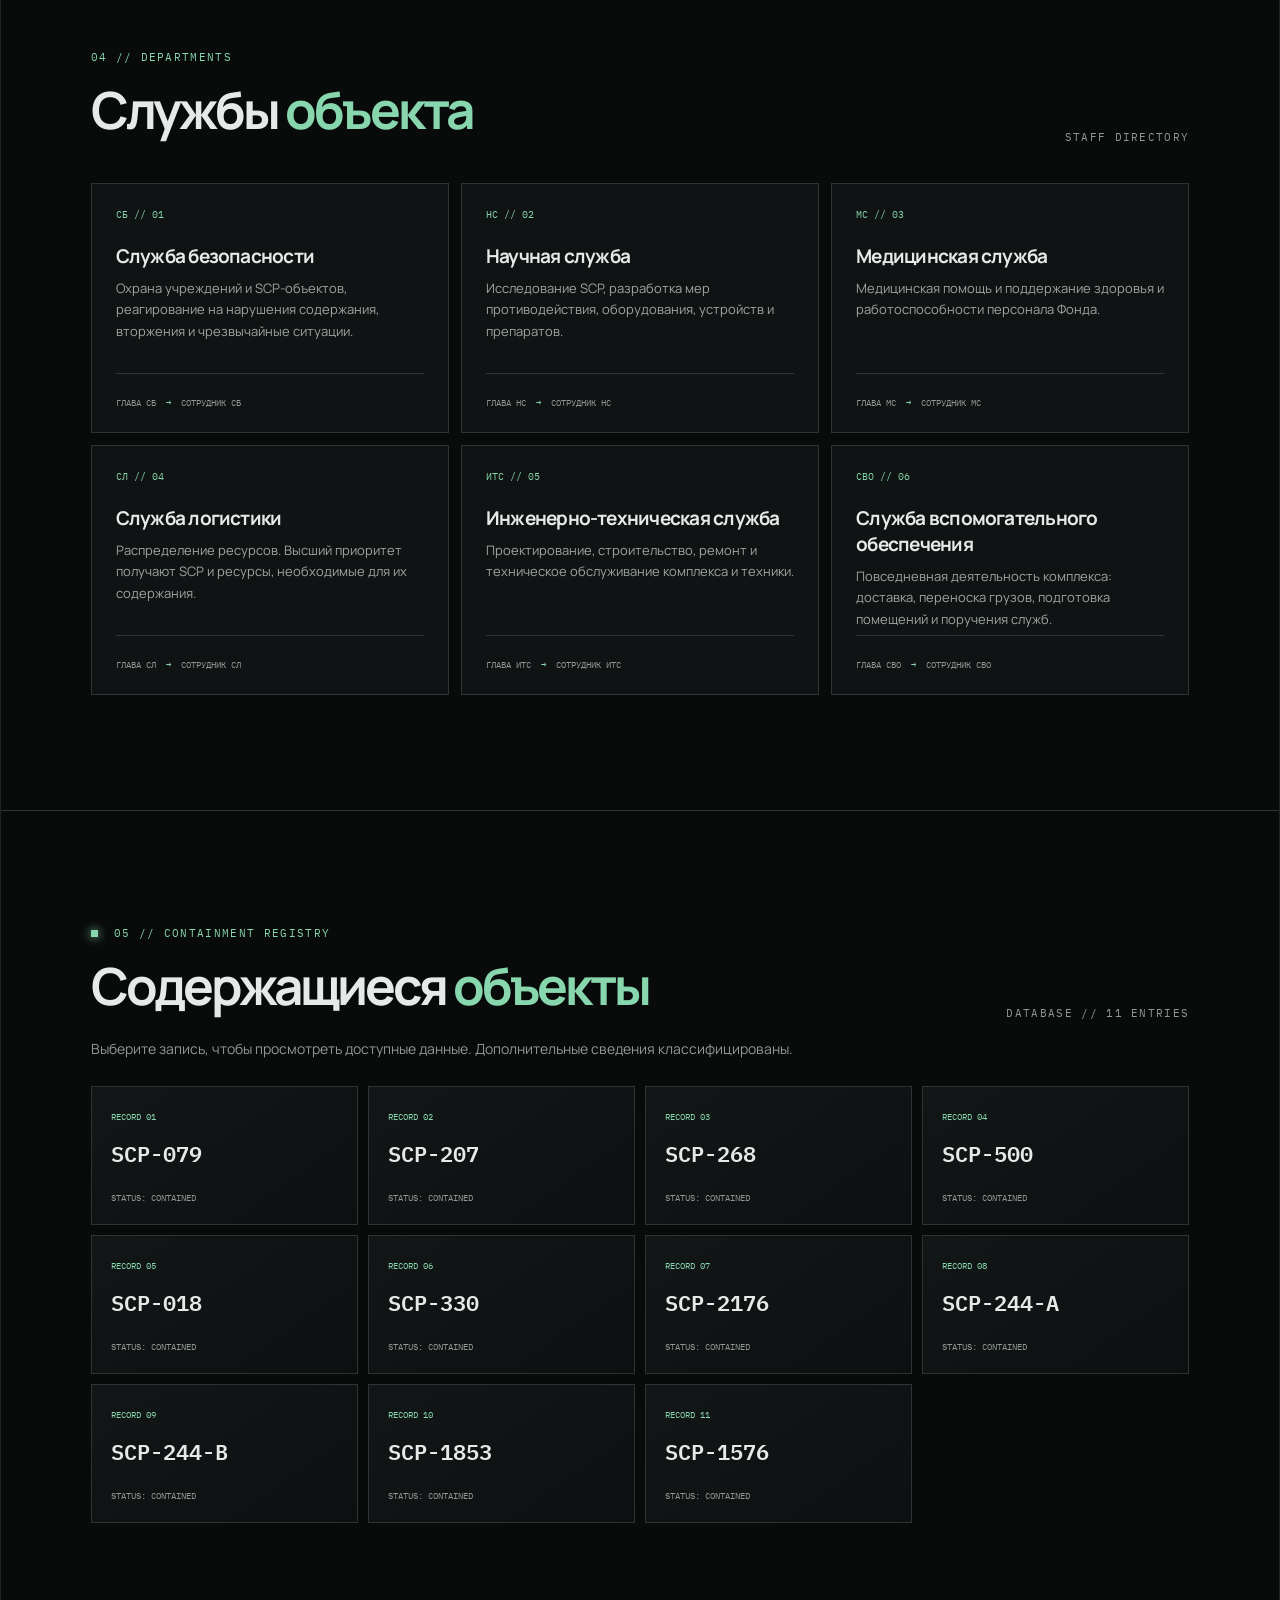
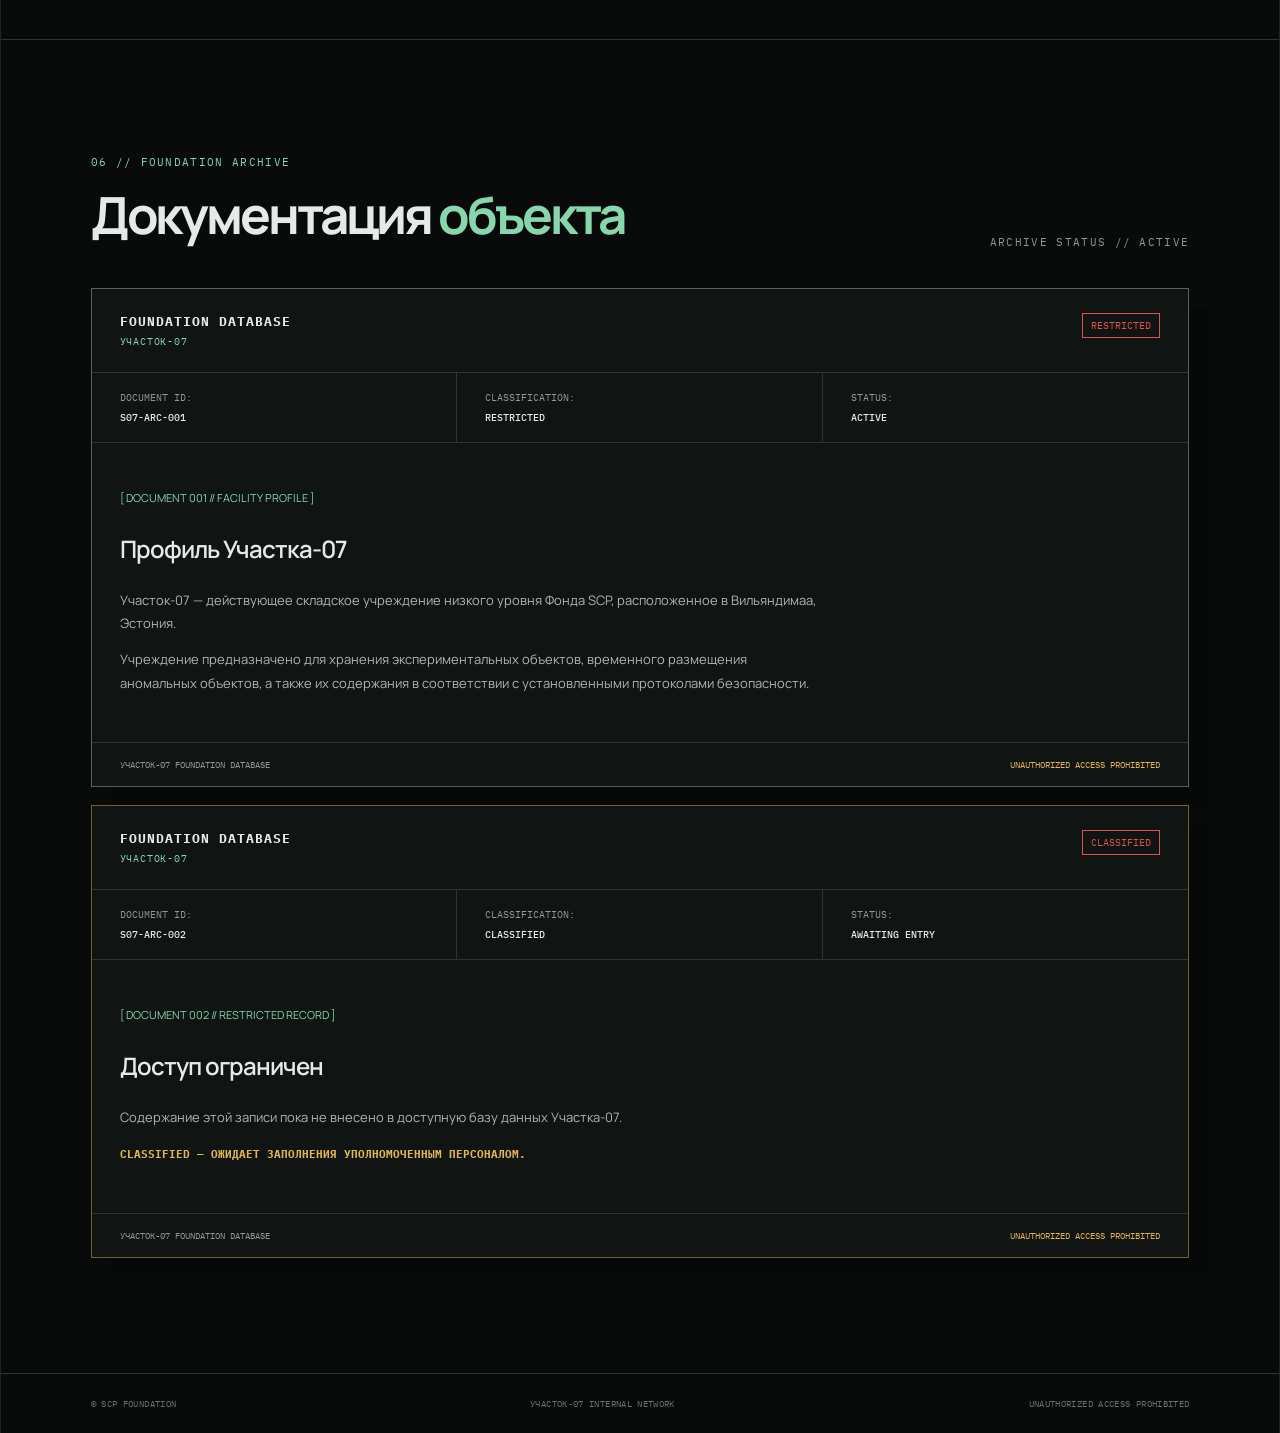
==== commit f3ac40ca: "Update index.html" ====
--- a/index.html
+++ b/index.html
@@ -87,8 +87,8 @@
           <article class="command-card leader-card"><span class="rank">HEAD OF SCIENCE</span><div class="director-seal">НС</div><div><h3>Жиберт Жирка</h3><p>Глава Научной службы</p></div><span class="clearance">CLEARANCE<br /><b>LEVEL 03</b></span></article>
           <article class="command-card leader-card vacant"><span class="rank">HEAD OF MEDICAL</span><div class="director-seal">МС</div><div><h3>Отсутствует</h3><p>Глава Медицинской службы</p></div><span class="clearance">CLEARANCE<br /><b>LEVEL 01</b></span></article>
           <article class="command-card leader-card vacant"><span class="rank">HEAD OF LOGISTICS</span><div class="director-seal">СЛ</div><div><h3>Отсутствует</h3><p>Глава Службы логистики</p></div><span class="clearance">CLEARANCE<br /><b>LEVEL 02</b></span></article>
-          <article class="command-card leader-card vacant"><span class="rank">HEAD OF ENGINEERING</span><div class="director-seal">ИТС</div><div><h3>Отсутствует</h3><p>Глава Инженерно-технической службы</p></div><span class="clearance">CLEARANCE<br /><b>LEVEL 02</b></span></article>
-          <article class="command-card leader-card"><span class="rank">HEAD OF SUPPORT</span><div class="director-seal">СВО</div><div><h3>Антон Картофельный</h3><p>Глава Службы вспомогательного обеспечения</p></div><span class="clearance">CLEARANCE<br /><b>LEVEL 03</b></span></article>
+          <article class="command-card leader-card vacant"><span class="rank">HEAD OF ENGINEERING</span><div class="director-seal">И-ТС</div><div><h3>Отсутствует</h3><p>Глава Инженерно-технической службы</p></div><span class="clearance">CLEARANCE<br /><b>LEVEL 02</b></span></article>
+          <article class="command-card leader-card"><span class="rank">HEAD OF SUPPORT</span><div class="director-seal">СВ-ОБ</div><div><h3>Антон Картофельный</h3><p>Глава Службы вспомогательного обеспечения</p></div><span class="clearance">CLEARANCE<br /><b>LEVEL 03</b></span></article>
         </div>
       </section>
 
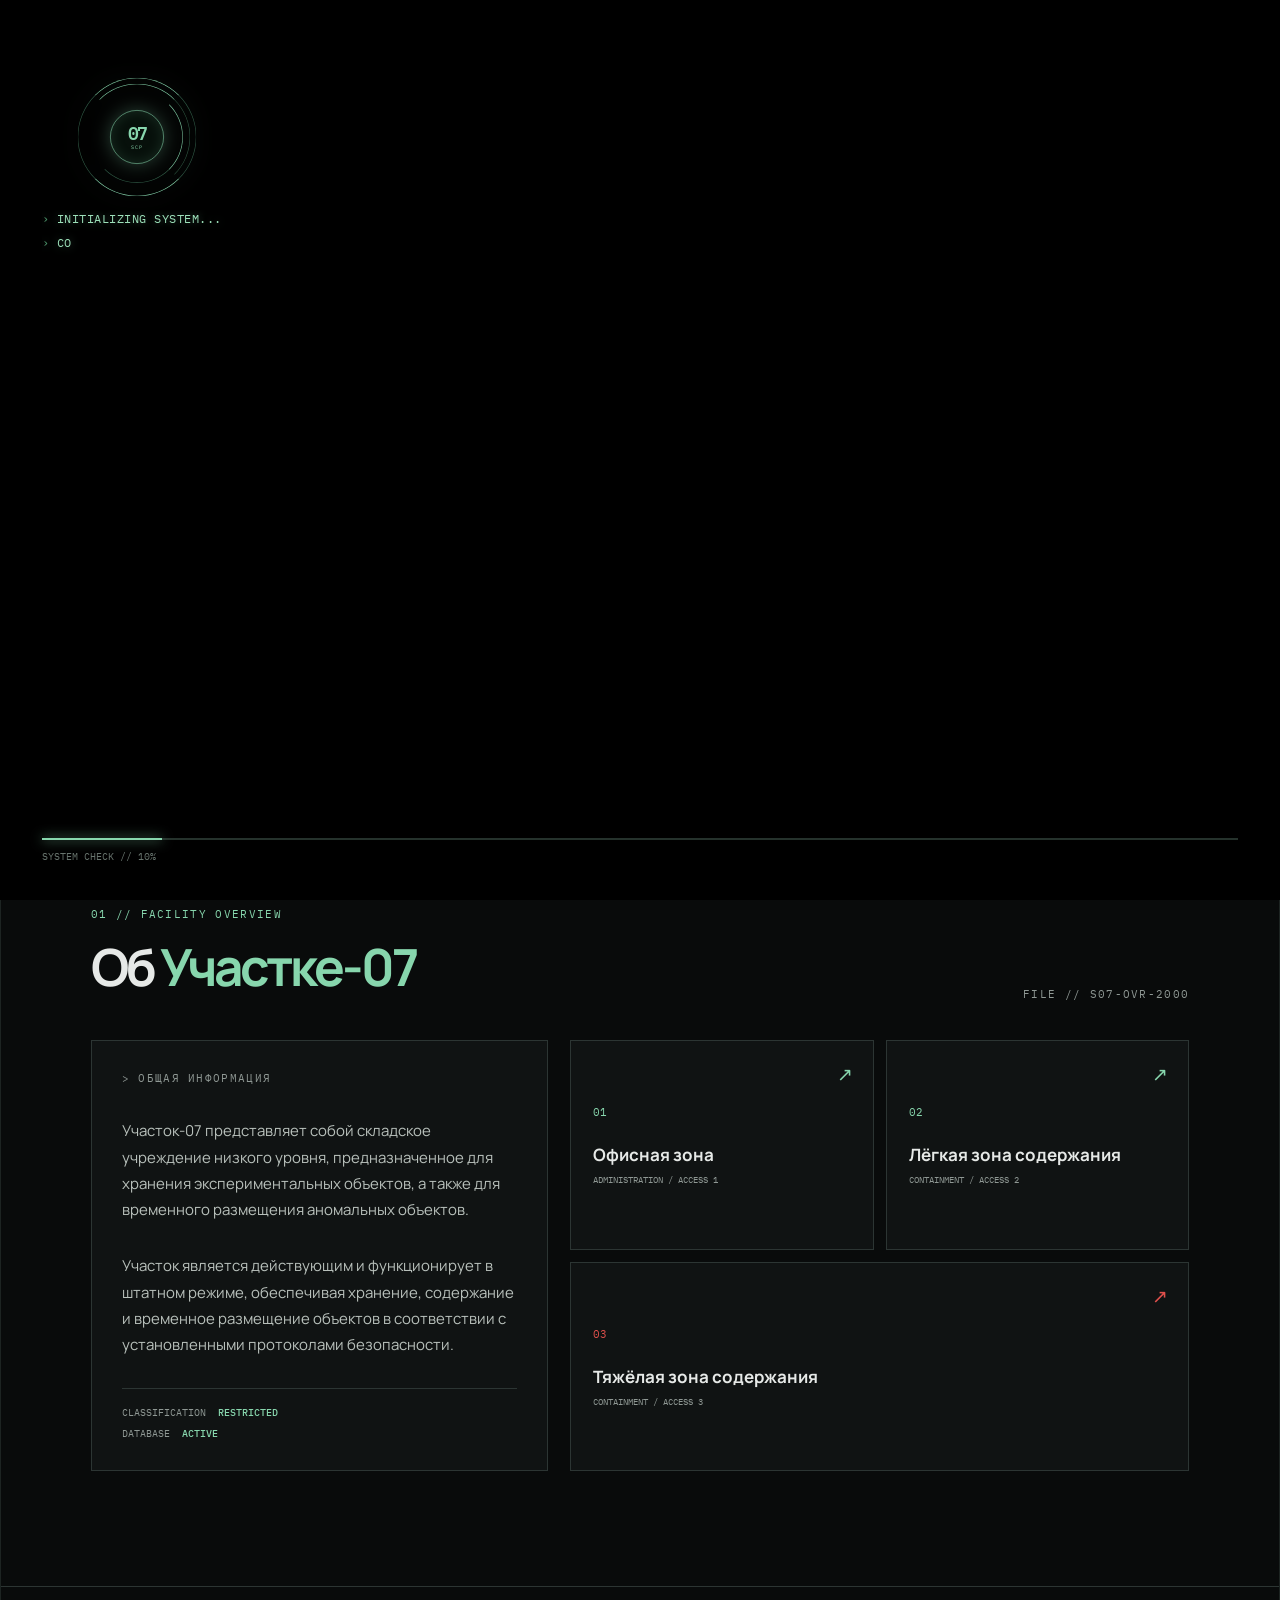
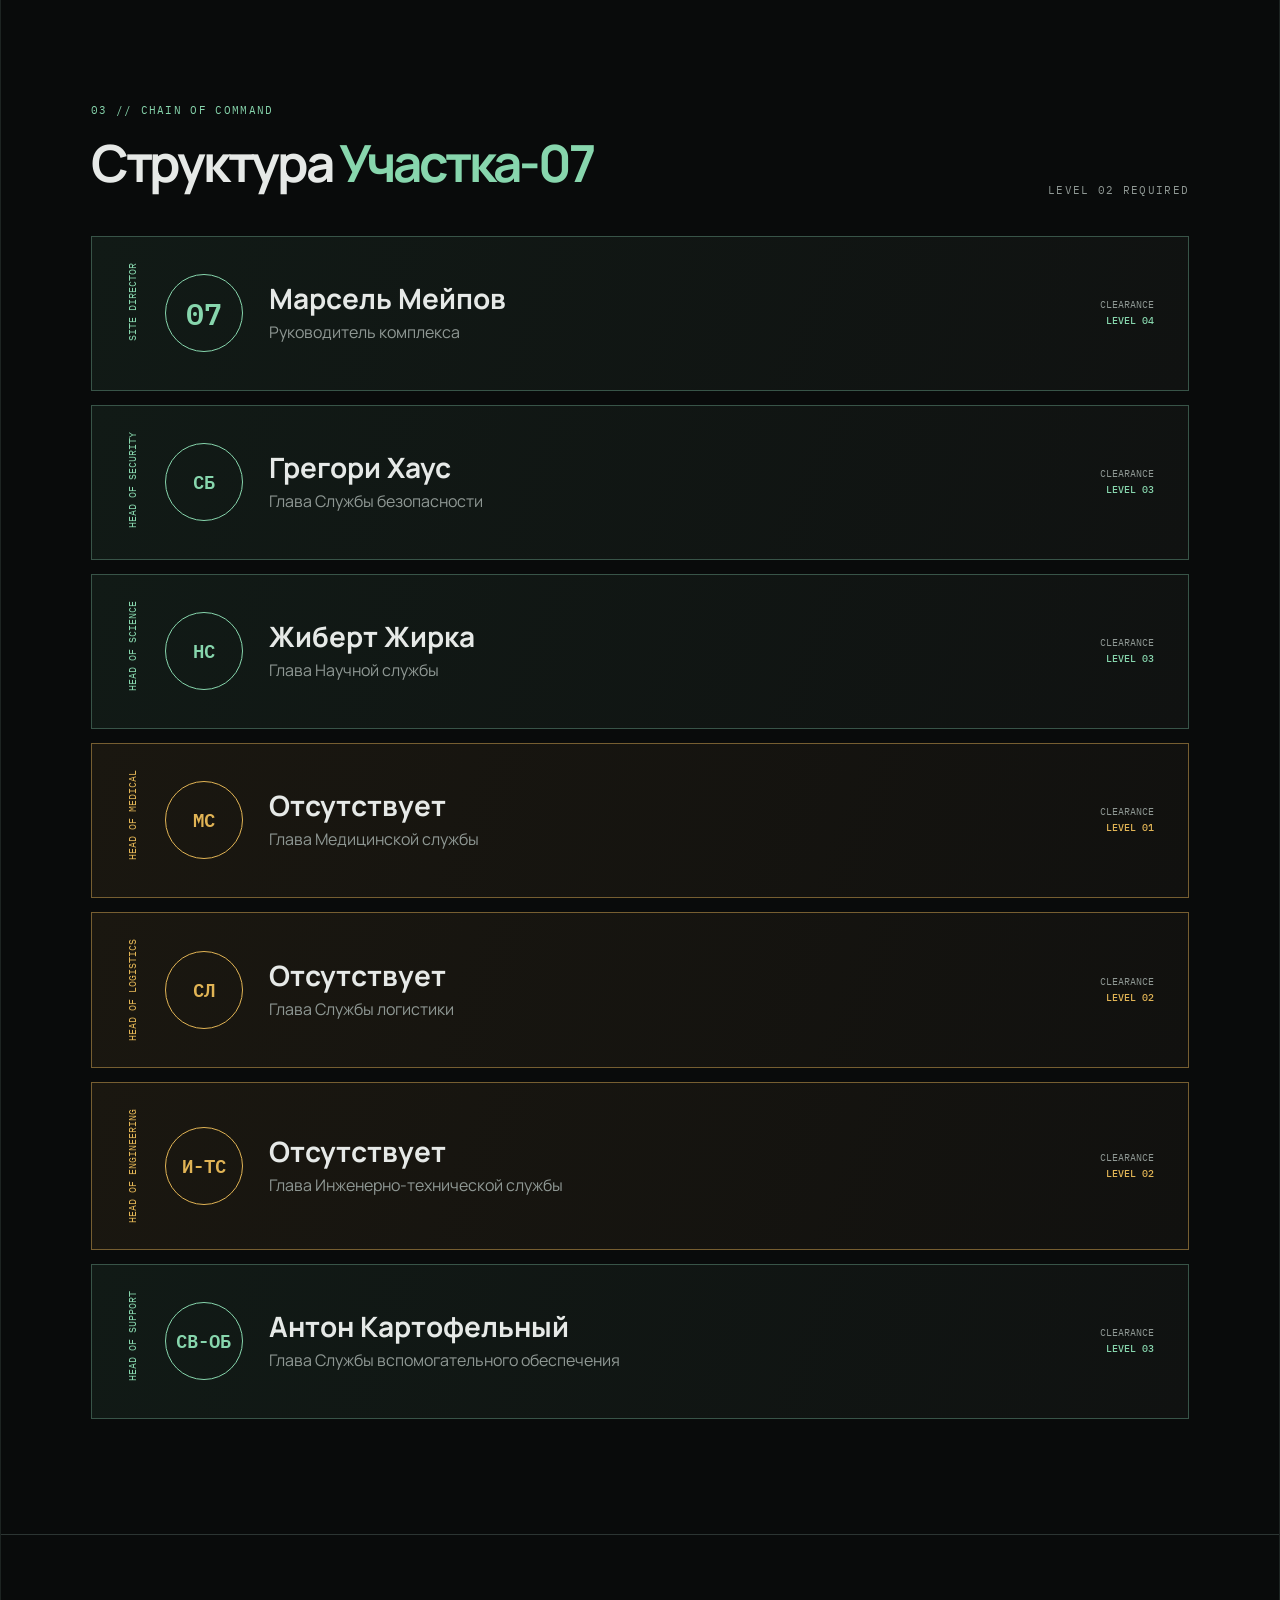
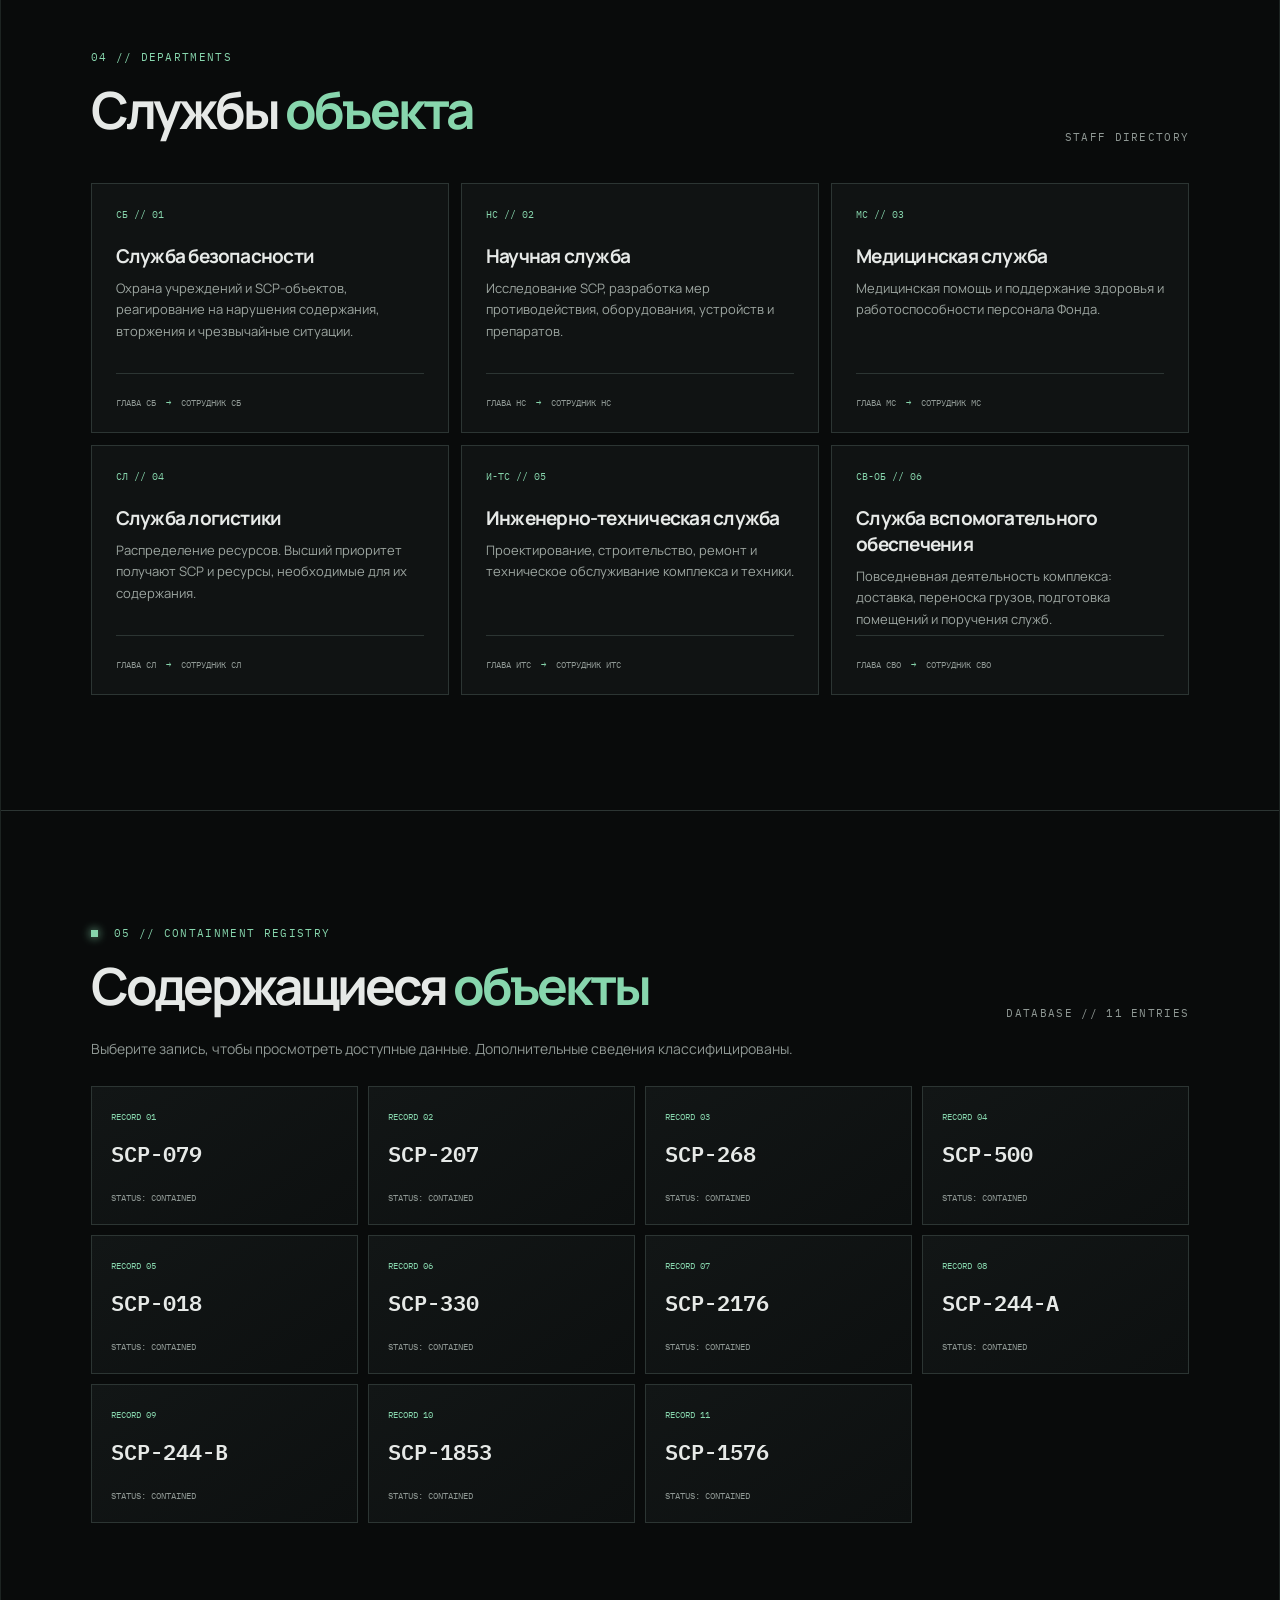
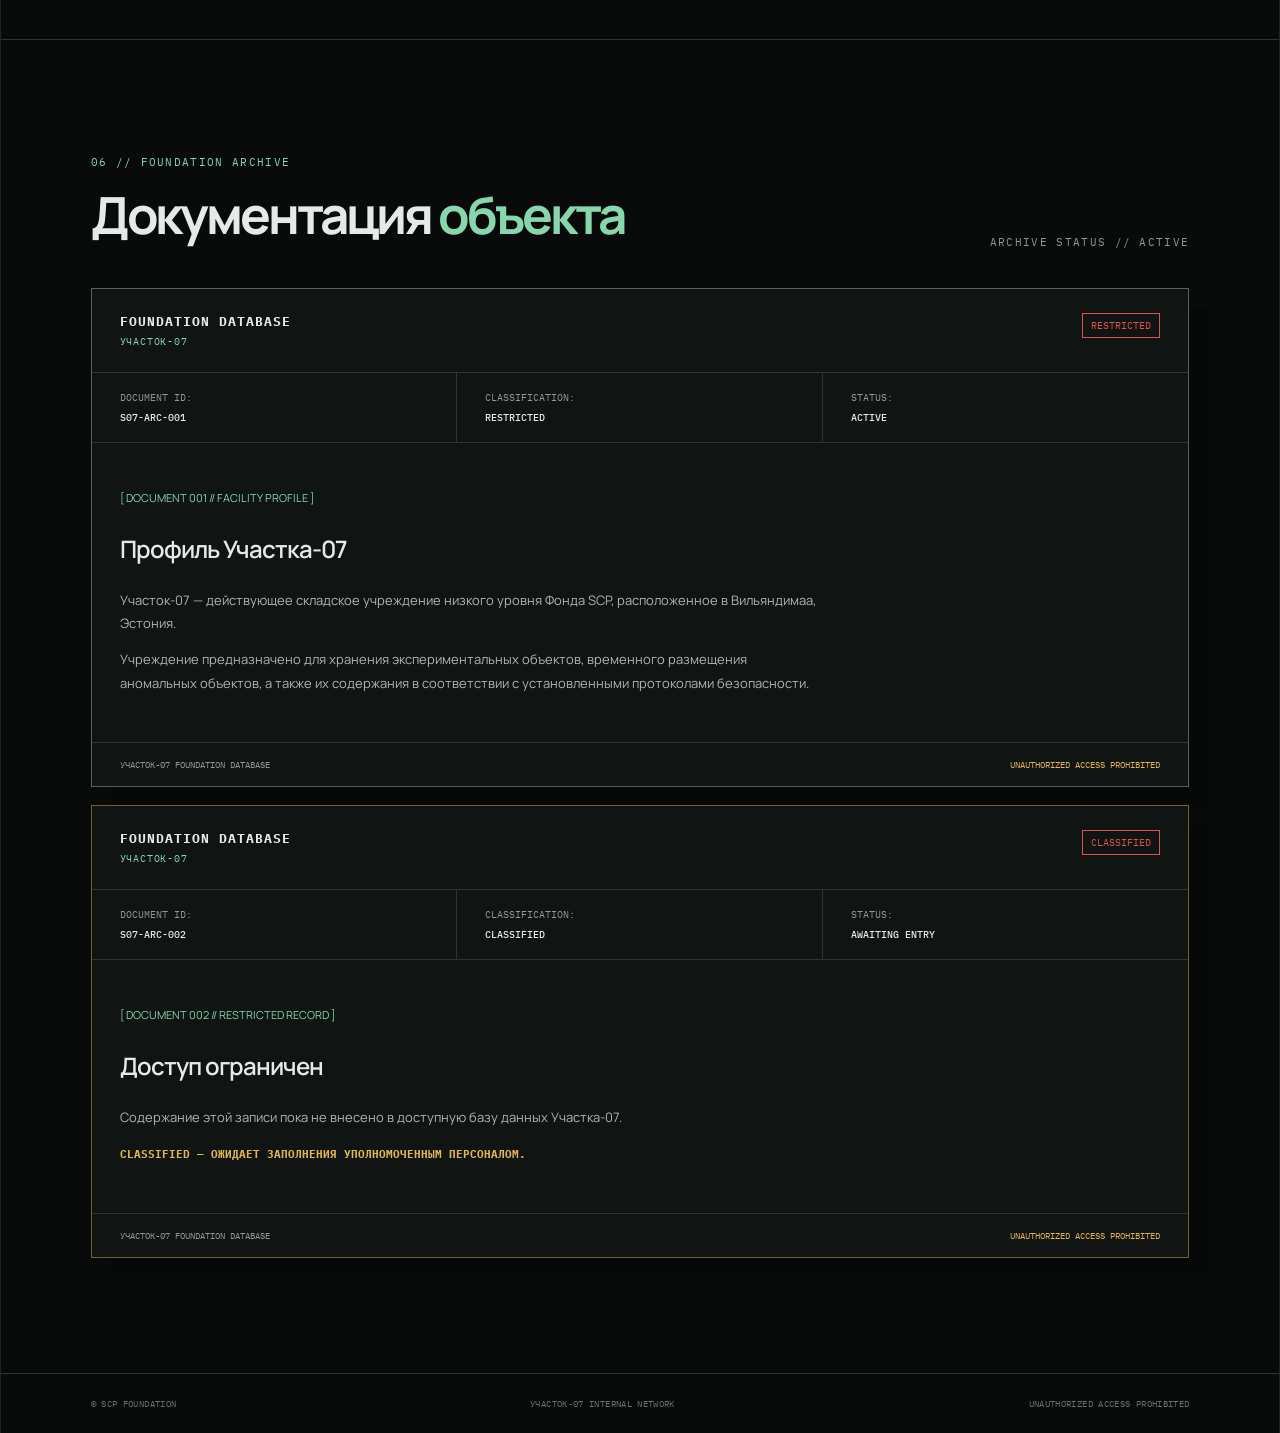
==== commit 84968201: "Update index.html" ====
--- a/index.html
+++ b/index.html
@@ -99,8 +99,8 @@
           <article class="service-card" data-service="science"><span>НС // 02</span><h3>Научная служба</h3><p>Исследование SCP, разработка мер противодействия, оборудования, устройств и препаратов.</p><footer>ГЛАВА НС <i>→</i> СОТРУДНИК НС</footer></article>
           <article class="service-card" data-service="medical"><span>МС // 03</span><h3>Медицинская служба</h3><p>Медицинская помощь и поддержание здоровья и работоспособности персонала Фонда.</p><footer>ГЛАВА МС <i>→</i> СОТРУДНИК МС</footer></article>
           <article class="service-card" data-service="logistics"><span>СЛ // 04</span><h3>Служба логистики</h3><p>Распределение ресурсов. Высший приоритет получают SCP и ресурсы, необходимые для их содержания.</p><footer>ГЛАВА СЛ <i>→</i> СОТРУДНИК СЛ</footer></article>
-          <article class="service-card" data-service="engineering"><span>ИТС // 05</span><h3>Инженерно-техническая служба</h3><p>Проектирование, строительство, ремонт и техническое обслуживание комплекса и техники.</p><footer>ГЛАВА ИТС <i>→</i> СОТРУДНИК ИТС</footer></article>
-          <article class="service-card" data-service="support"><span>СВО // 06</span><h3>Служба вспомогательного обеспечения</h3><p>Повседневная деятельность комплекса: доставка, переноска грузов, подготовка помещений и поручения служб.</p><footer>ГЛАВА СВО <i>→</i> СОТРУДНИК СВО</footer></article>
+          <article class="service-card" data-service="engineering"><span>И-ТС // 05</span><h3>Инженерно-техническая служба</h3><p>Проектирование, строительство, ремонт и техническое обслуживание комплекса и техники.</p><footer>ГЛАВА ИТС <i>→</i> СОТРУДНИК ИТС</footer></article>
+          <article class="service-card" data-service="support"><span>СВ-ОБ // 06</span><h3>Служба вспомогательного обеспечения</h3><p>Повседневная деятельность комплекса: доставка, переноска грузов, подготовка помещений и поручения служб.</p><footer>ГЛАВА СВО <i>→</i> СОТРУДНИК СВО</footer></article>
         </div>
       </section>
 
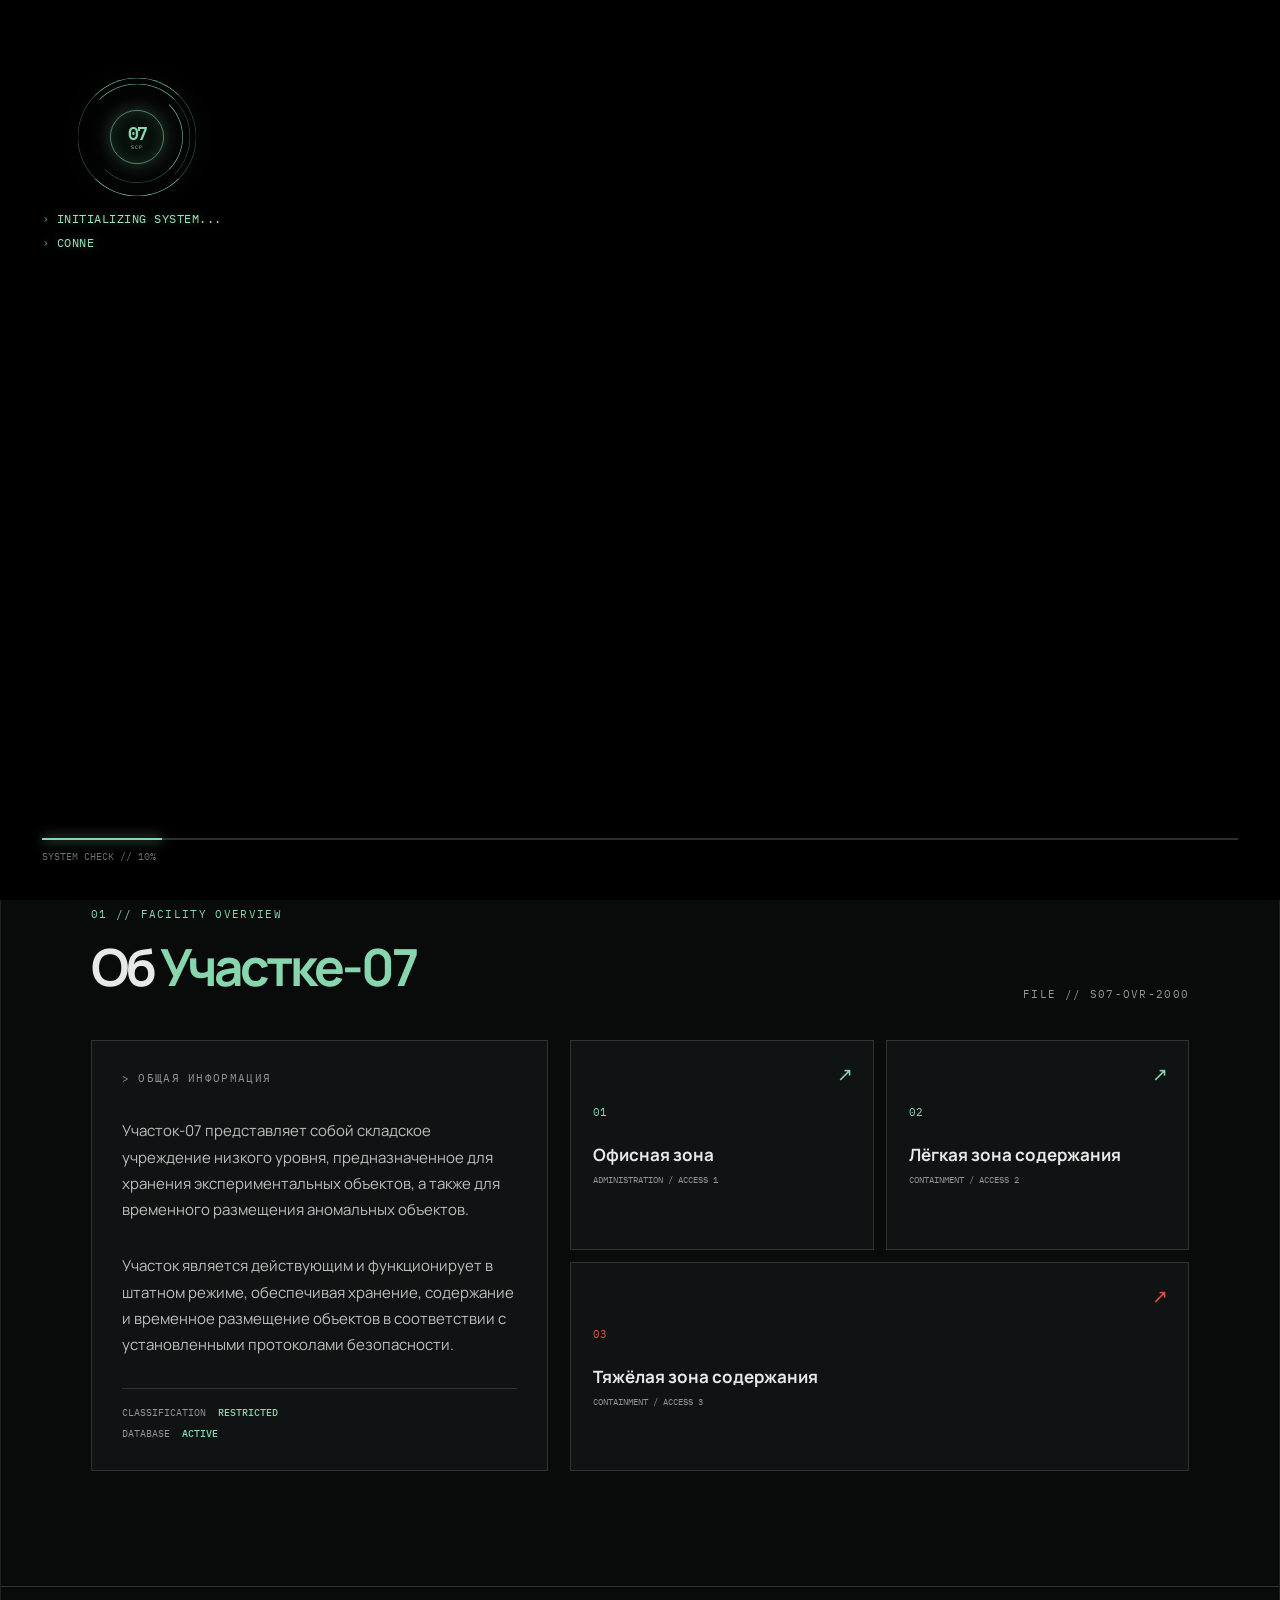
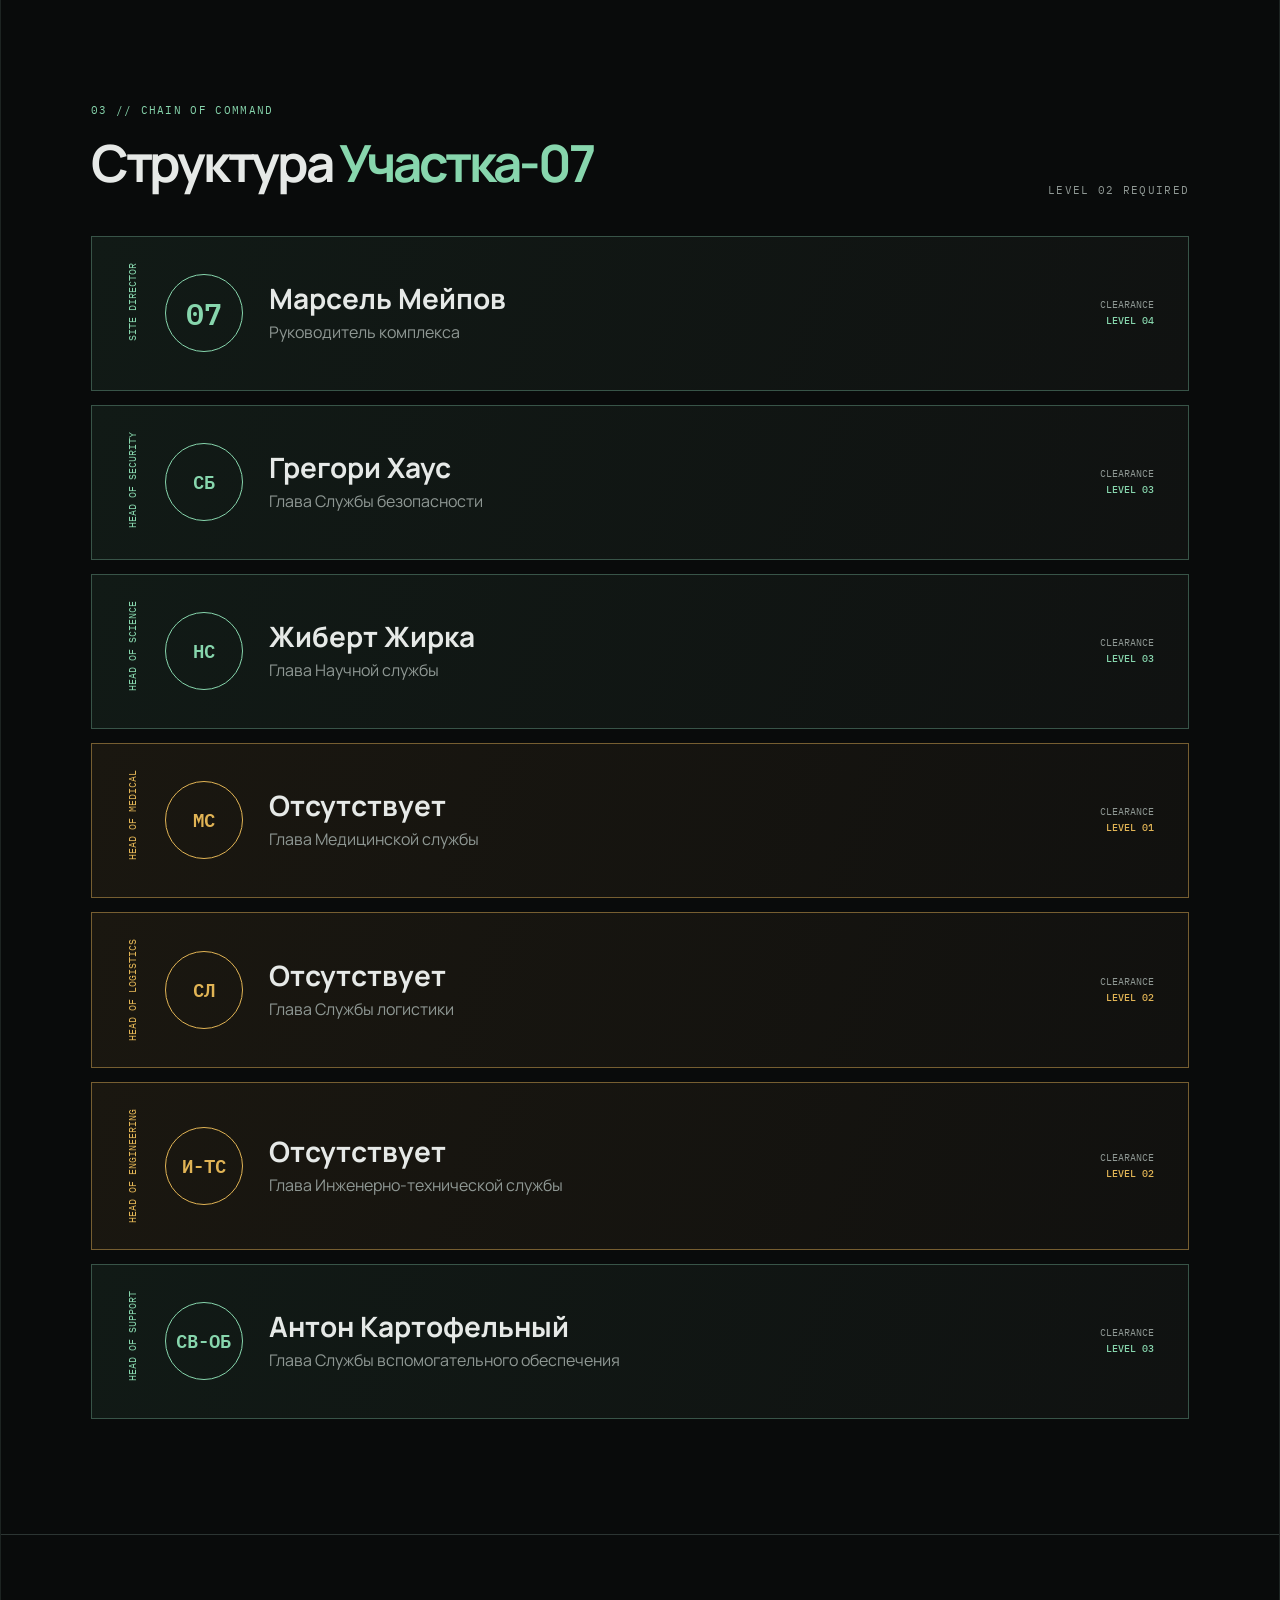
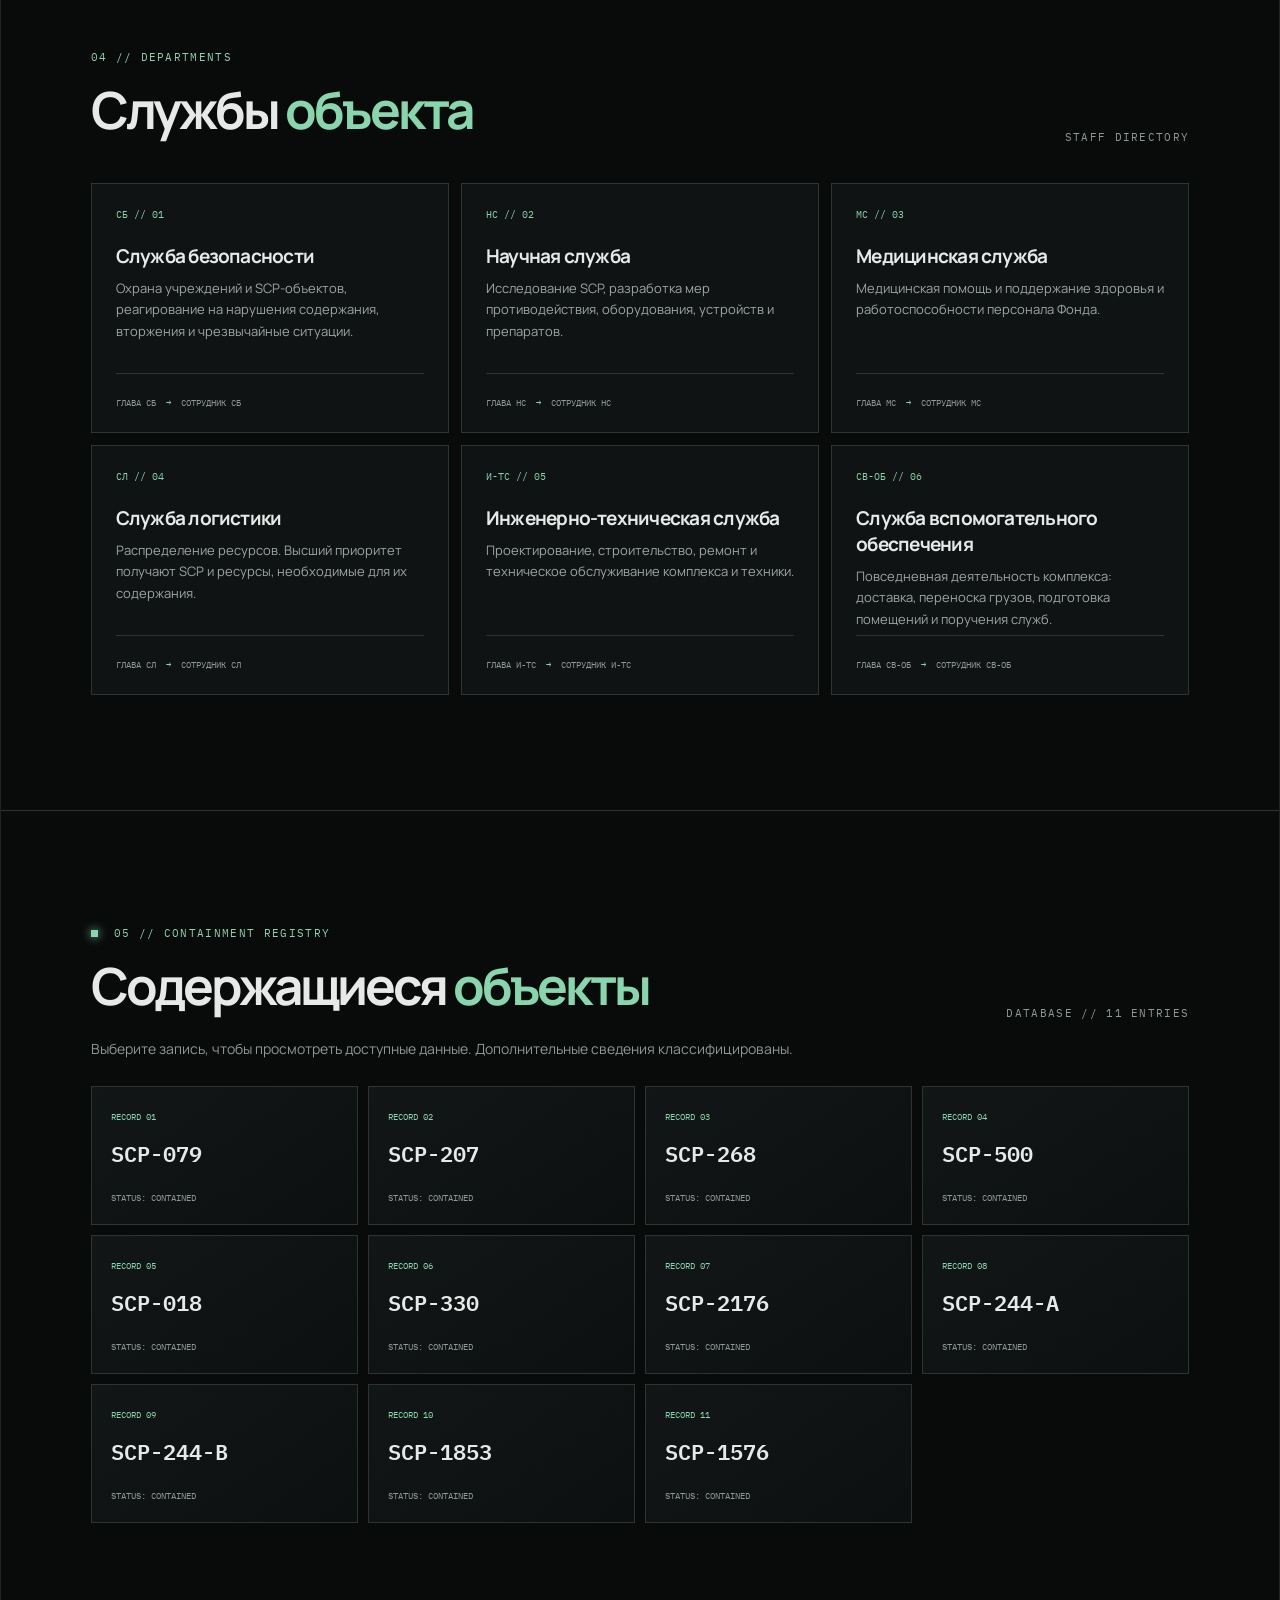
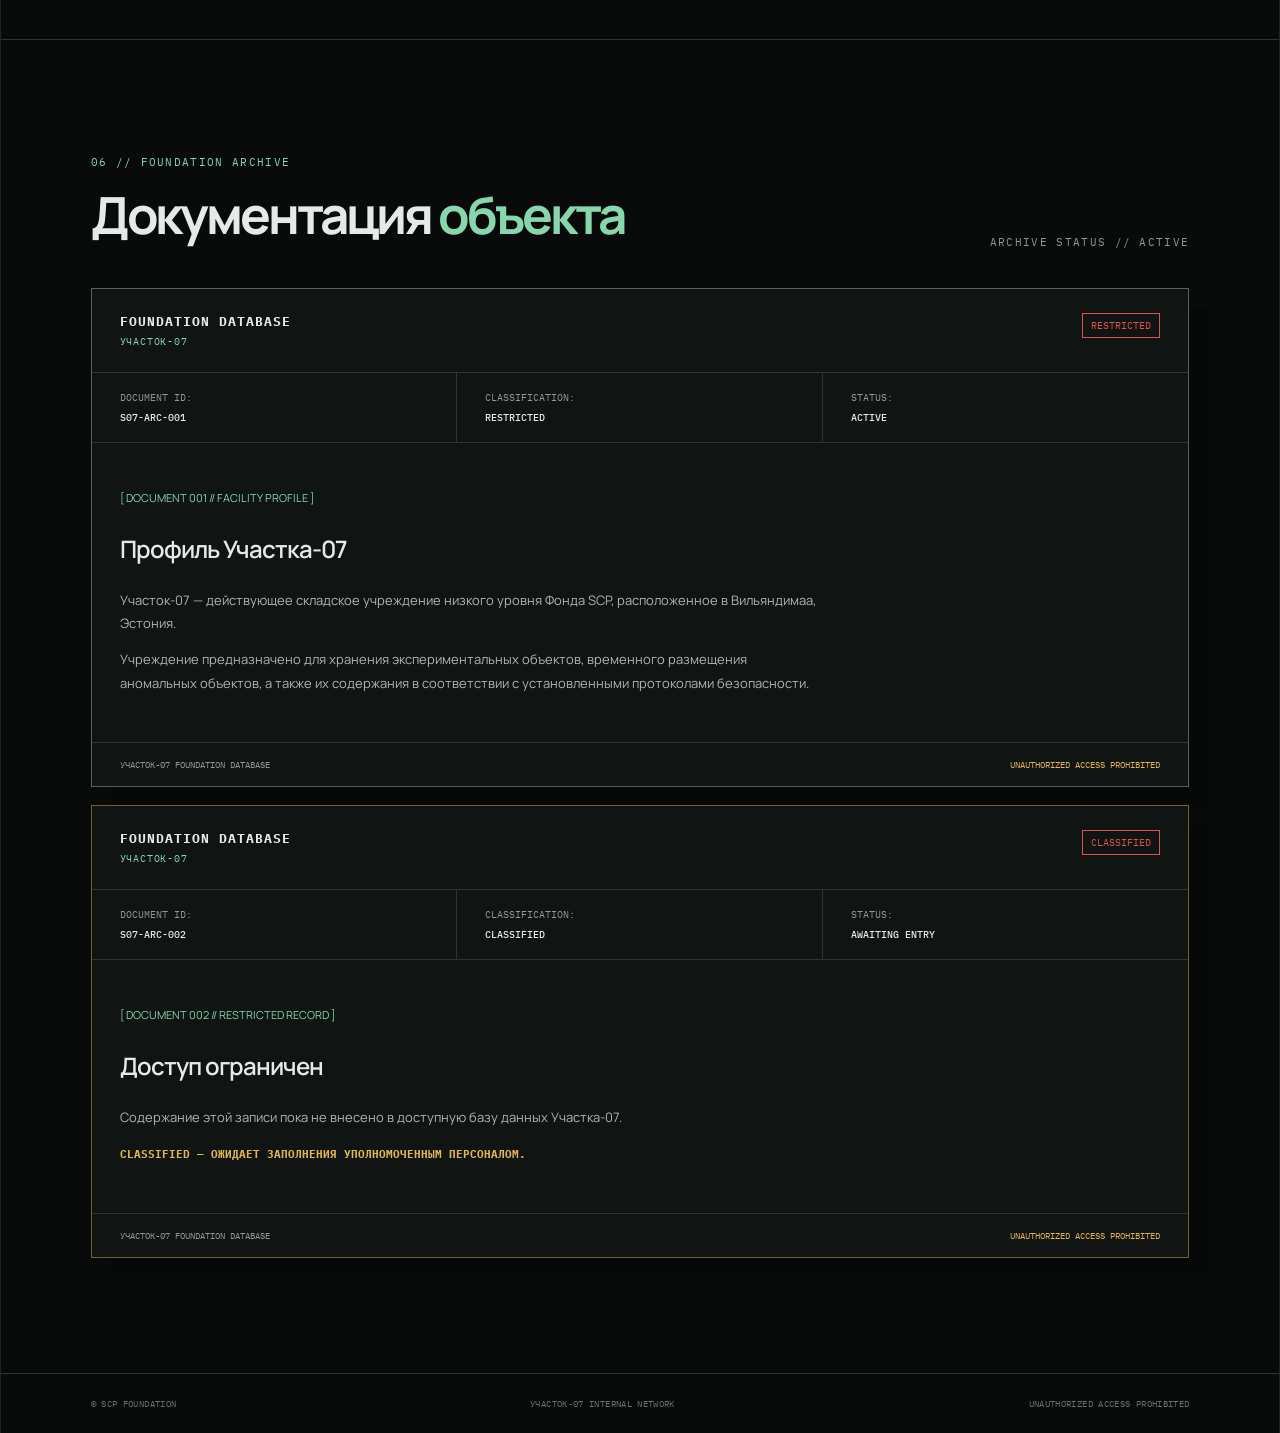
==== commit 73d8359b: "Update index.html" ====
--- a/index.html
+++ b/index.html
@@ -99,8 +99,8 @@
           <article class="service-card" data-service="science"><span>НС // 02</span><h3>Научная служба</h3><p>Исследование SCP, разработка мер противодействия, оборудования, устройств и препаратов.</p><footer>ГЛАВА НС <i>→</i> СОТРУДНИК НС</footer></article>
           <article class="service-card" data-service="medical"><span>МС // 03</span><h3>Медицинская служба</h3><p>Медицинская помощь и поддержание здоровья и работоспособности персонала Фонда.</p><footer>ГЛАВА МС <i>→</i> СОТРУДНИК МС</footer></article>
           <article class="service-card" data-service="logistics"><span>СЛ // 04</span><h3>Служба логистики</h3><p>Распределение ресурсов. Высший приоритет получают SCP и ресурсы, необходимые для их содержания.</p><footer>ГЛАВА СЛ <i>→</i> СОТРУДНИК СЛ</footer></article>
-          <article class="service-card" data-service="engineering"><span>И-ТС // 05</span><h3>Инженерно-техническая служба</h3><p>Проектирование, строительство, ремонт и техническое обслуживание комплекса и техники.</p><footer>ГЛАВА ИТС <i>→</i> СОТРУДНИК ИТС</footer></article>
-          <article class="service-card" data-service="support"><span>СВ-ОБ // 06</span><h3>Служба вспомогательного обеспечения</h3><p>Повседневная деятельность комплекса: доставка, переноска грузов, подготовка помещений и поручения служб.</p><footer>ГЛАВА СВО <i>→</i> СОТРУДНИК СВО</footer></article>
+          <article class="service-card" data-service="engineering"><span>И-ТС // 05</span><h3>Инженерно-техническая служба</h3><p>Проектирование, строительство, ремонт и техническое обслуживание комплекса и техники.</p><footer>ГЛАВА И-ТС <i>→</i> СОТРУДНИК И-ТС</footer></article>
+          <article class="service-card" data-service="support"><span>СВ-ОБ // 06</span><h3>Служба вспомогательного обеспечения</h3><p>Повседневная деятельность комплекса: доставка, переноска грузов, подготовка помещений и поручения служб.</p><footer>ГЛАВА СВ-ОБ <i>→</i> СОТРУДНИК СВ-ОБ</footer></article>
         </div>
       </section>
 
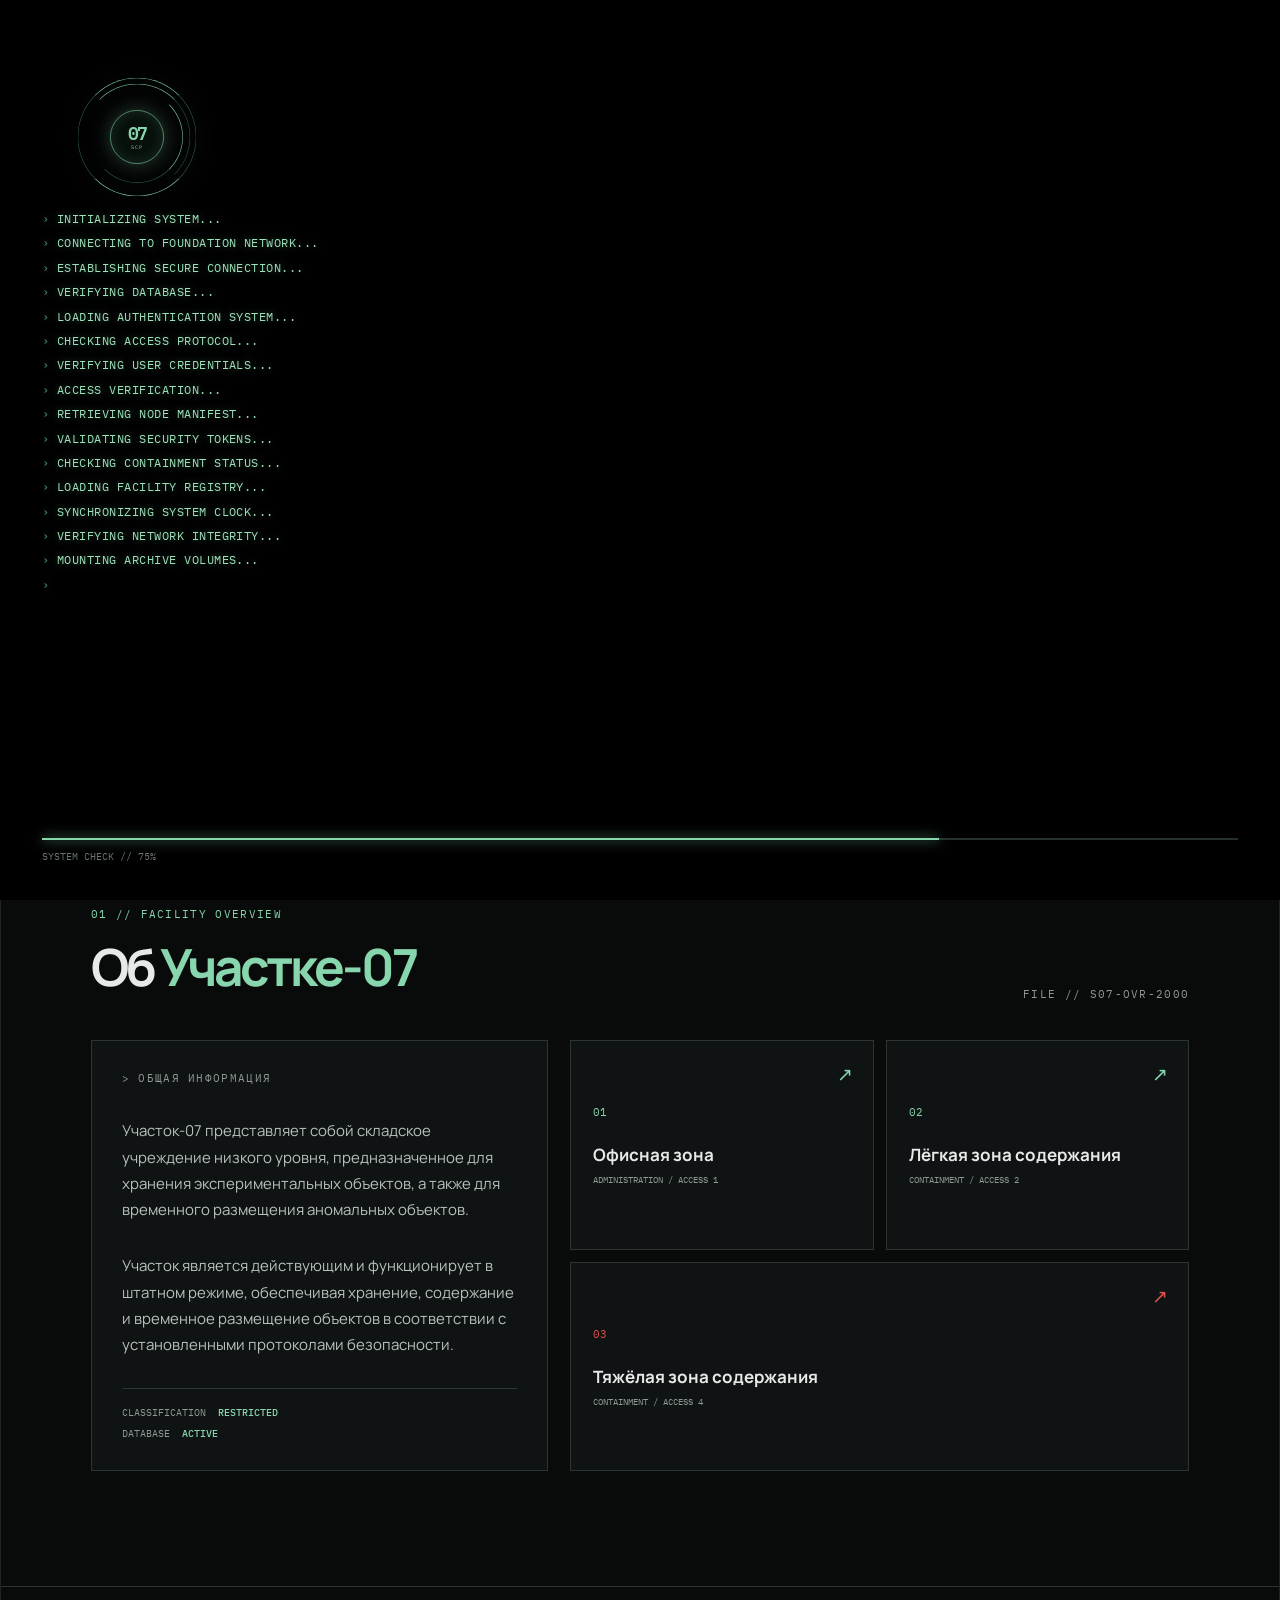
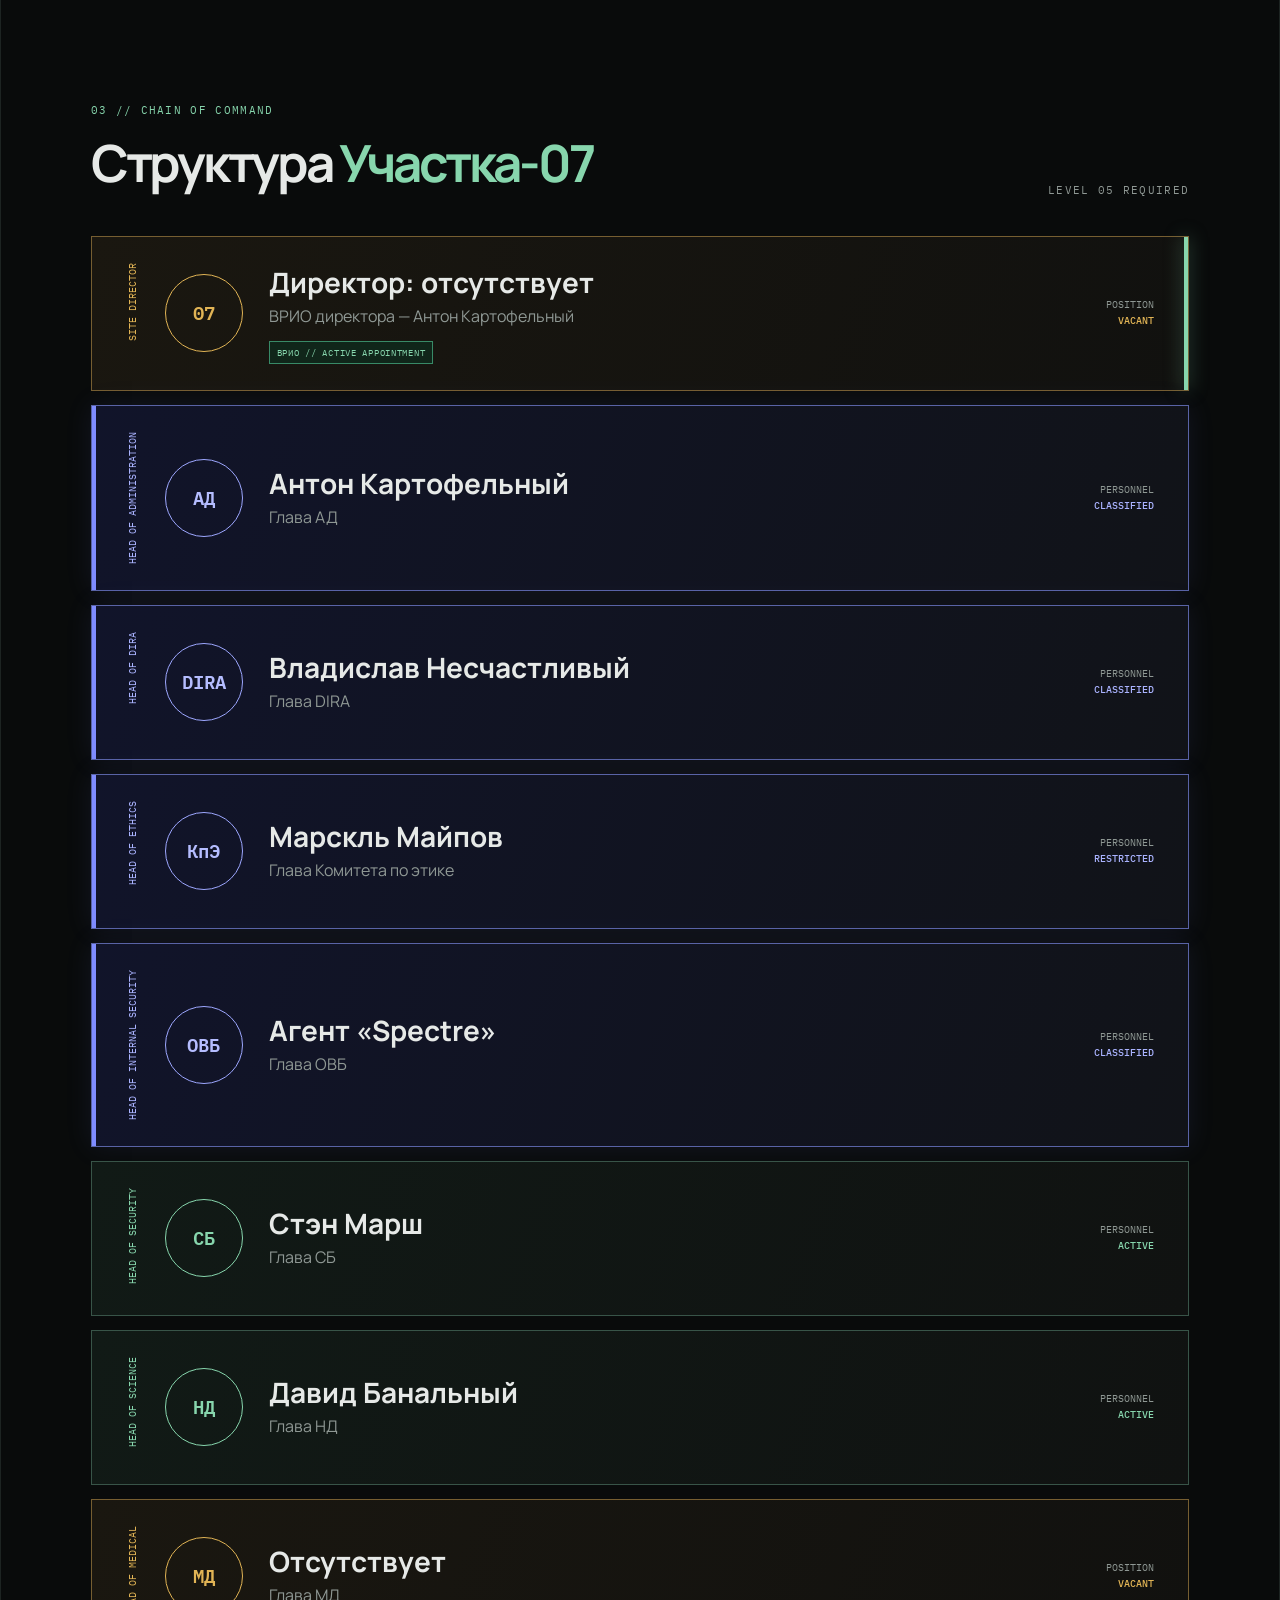
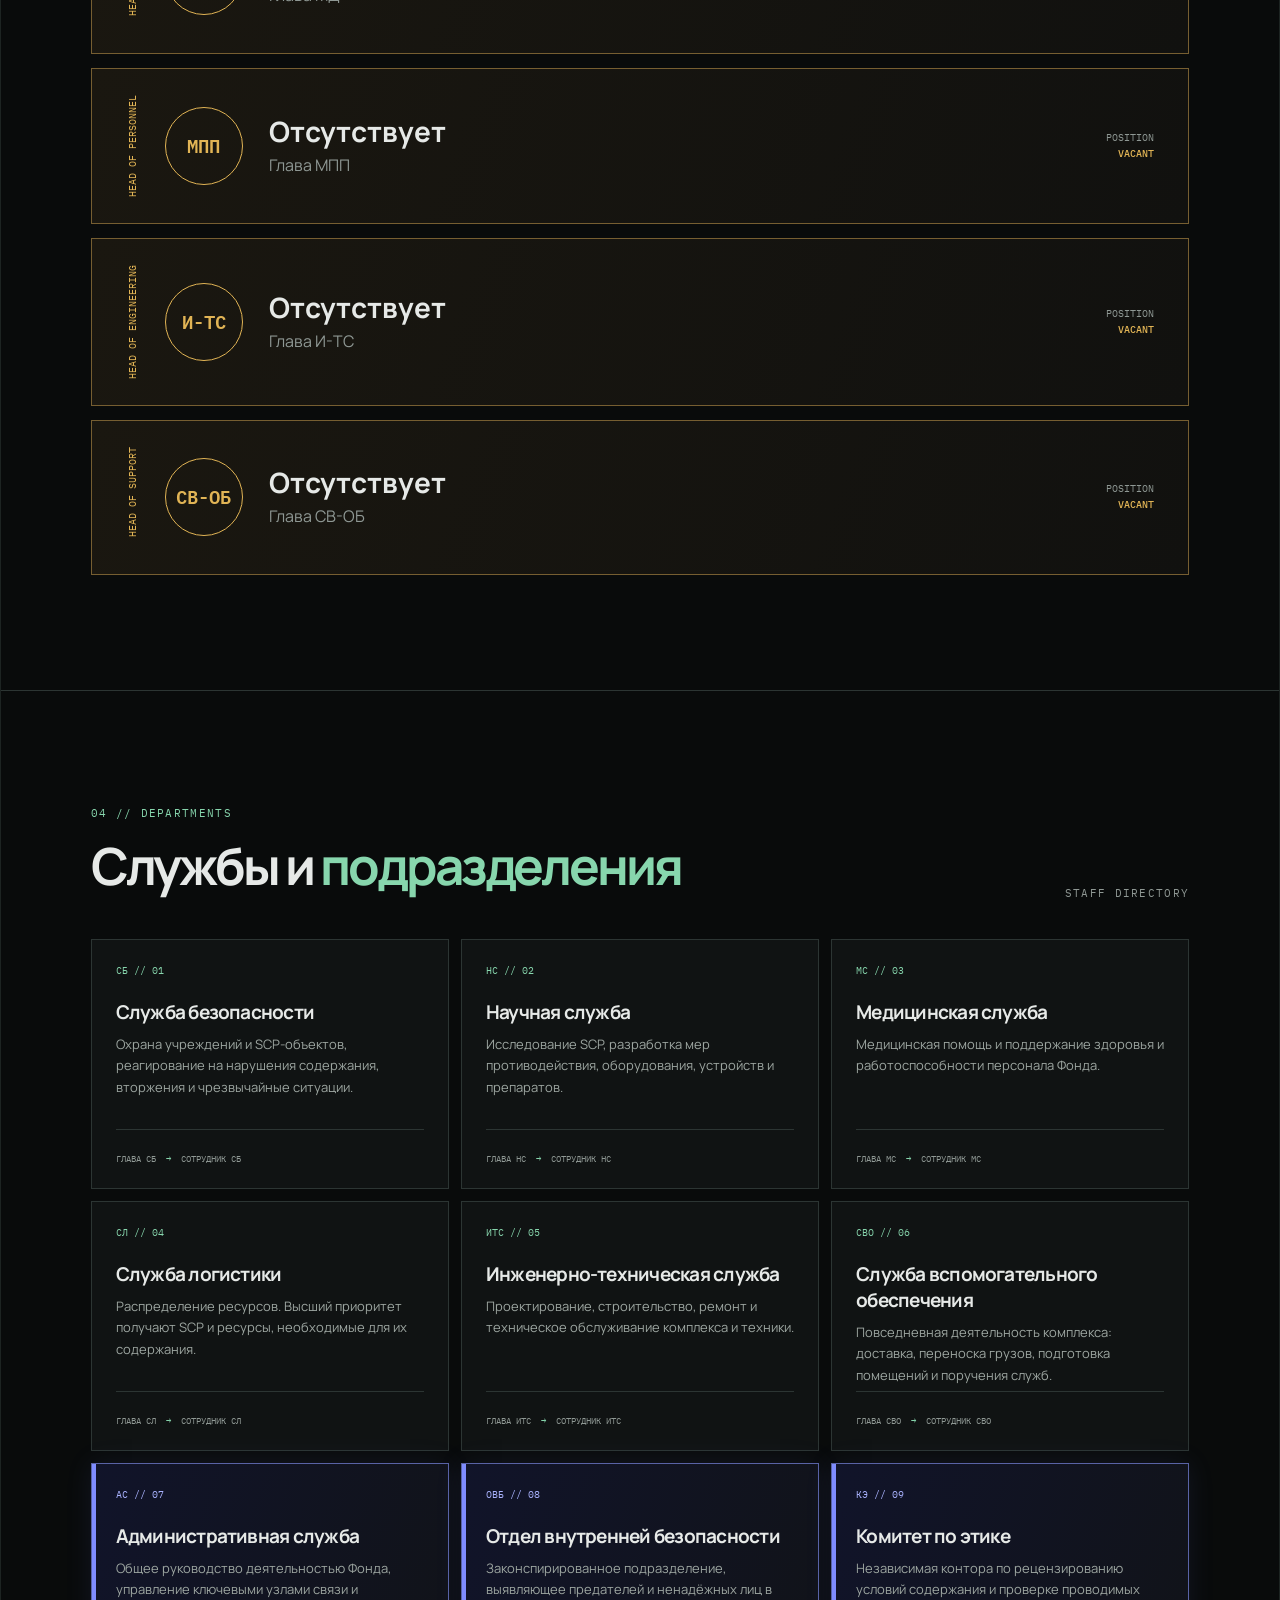
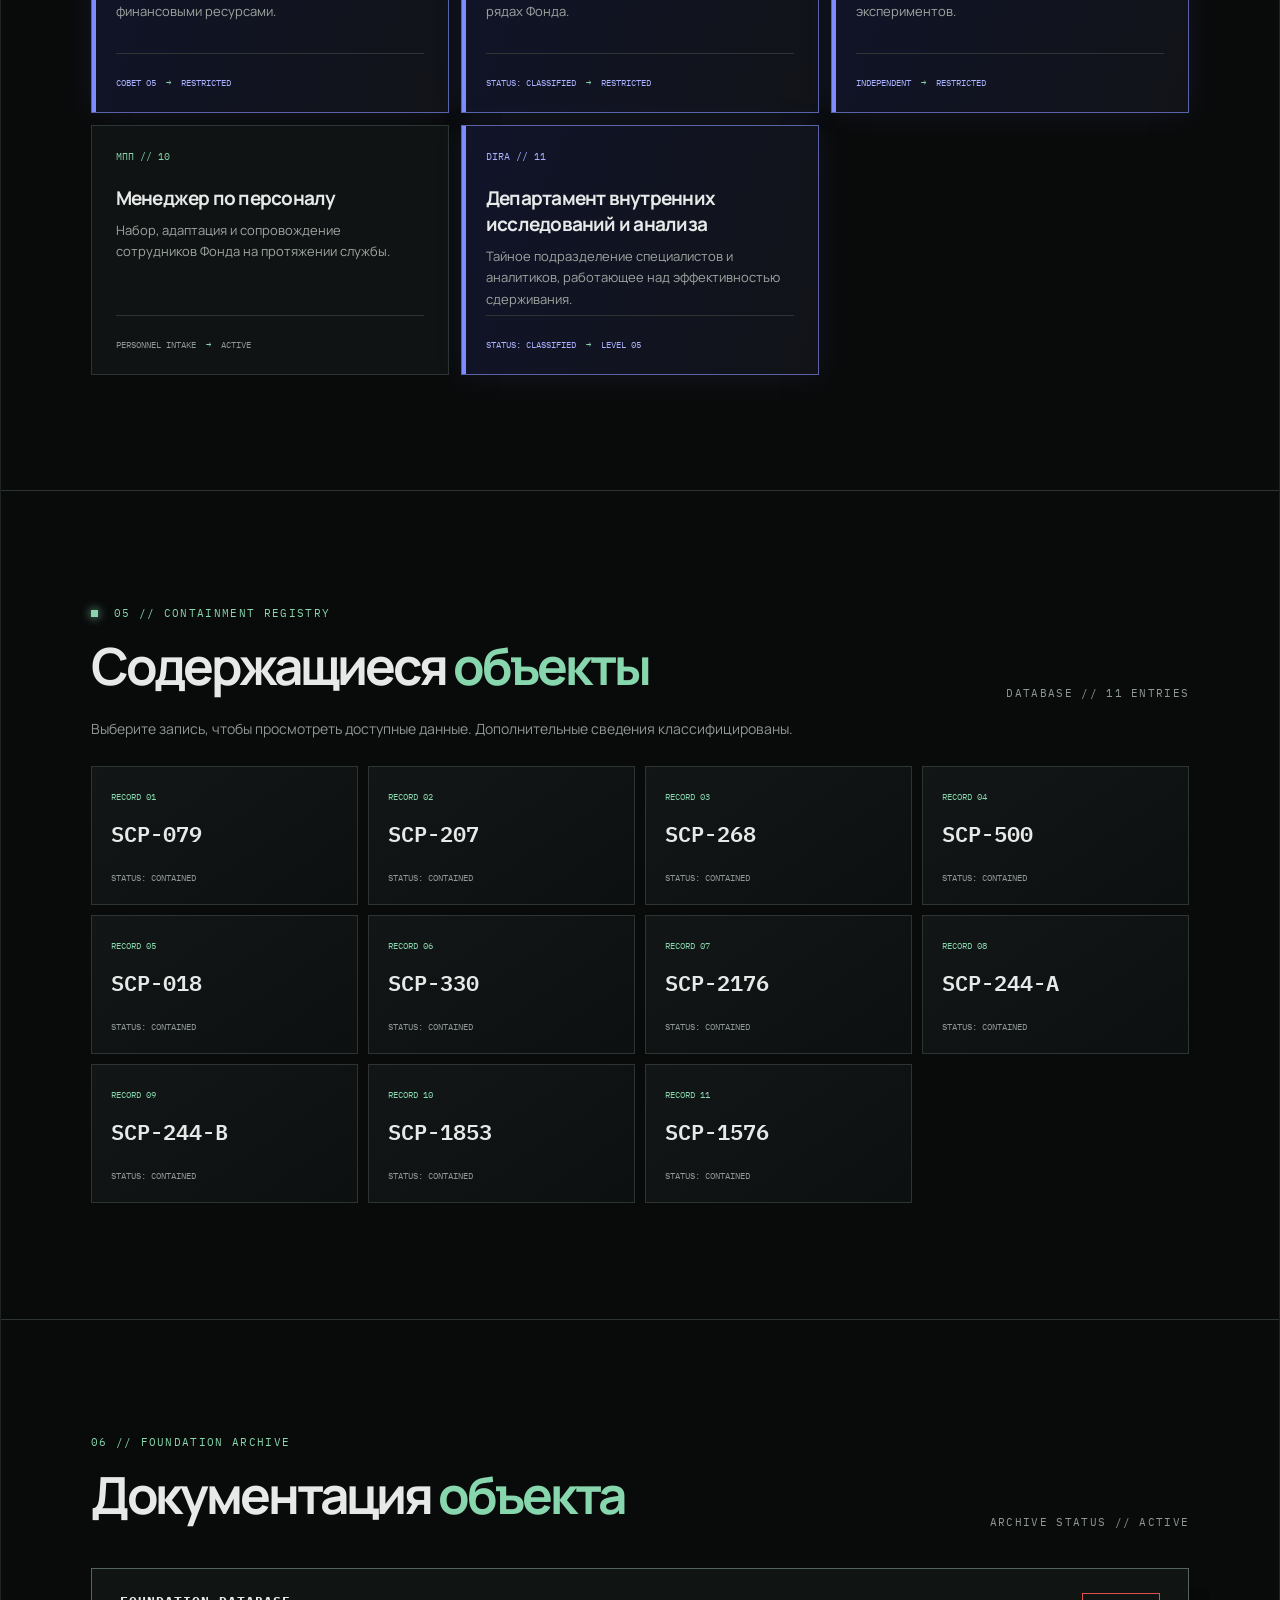
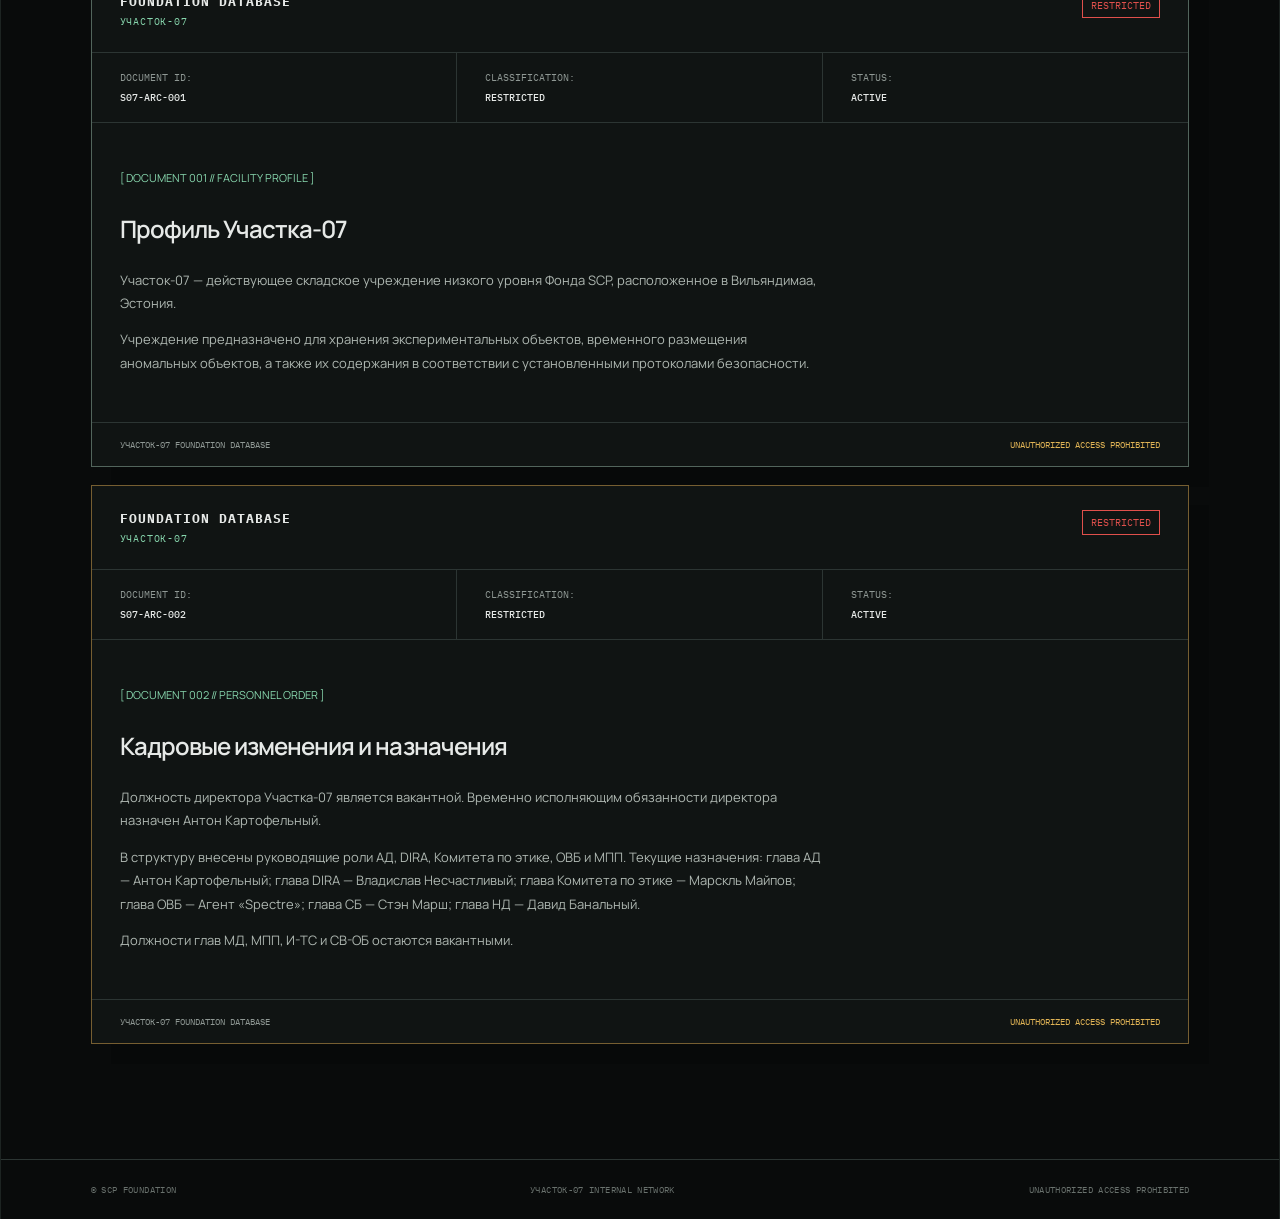
==== commit 5a4e6ba4: "Update Site-07 interface and personnel records" ====
--- a/index.html
+++ b/index.html
@@ -4,7 +4,7 @@
   <meta charset="UTF-8" />
   <meta name="viewport" content="width=device-width, initial-scale=1.0" />
   <meta name="description" content="Внутренняя информационная сеть SCP Foundation — Участок-07" />
-  <title>Site-07: Side's Project</title>
+  <title>УЧАСТОК-07 // INTERNAL NETWORK</title>
   <link rel="icon" type="image/png" href="assets/site-07-favicon.png" />
   <link rel="preconnect" href="https://fonts.googleapis.com" />
   <link rel="preconnect" href="https://fonts.gstatic.com" crossorigin />
@@ -14,6 +14,7 @@
   <link rel="stylesheet" href="leadership.css" />
   <link rel="stylesheet" href="boot-animation.css" />
   <link rel="stylesheet" href="boot-layout.css" />
+  <link rel="stylesheet" href="factions.css" />
 </head>
 <body>
   <div class="boot-screen" id="boot-screen" aria-live="polite">
@@ -74,33 +75,42 @@
           <div class="zones">
             <button class="zone-card" data-zone="01"><span>01</span><b>Офисная зона</b><small>ADMINISTRATION / ACCESS 1</small><i>↗</i></button>
             <button class="zone-card" data-zone="02"><span>02</span><b>Лёгкая зона содержания</b><small>CONTAINMENT / ACCESS 2</small><i>↗</i></button>
-            <button class="zone-card danger" data-zone="03"><span>03</span><b>Тяжёлая зона содержания</b><small>CONTAINMENT / ACCESS 3</small><i>↗</i></button>
+            <button class="zone-card danger" data-zone="03"><span>03</span><b>Тяжёлая зона содержания</b><small>CONTAINMENT / ACCESS 4</small><i>↗</i></button>
           </div>
         </div>
       </section>
 
       <section class="section content-section" id="structure">
-        <div class="section-head"><div><p class="eyebrow">03 // CHAIN OF COMMAND</p><h2>Структура <em>Участка-07</em></h2></div><p class="section-code">LEVEL 02 REQUIRED</p></div>
-        <div class="command-card"><span class="rank">SITE DIRECTOR</span><div class="director-seal">07</div><div><h3>Марсель Мейпов</h3><p>Руководитель комплекса</p></div><span class="clearance">CLEARANCE<br /><b>LEVEL 04</b></span></div>
+        <div class="section-head"><div><p class="eyebrow">03 // CHAIN OF COMMAND</p><h2>Структура <em>Участка-07</em></h2></div><p class="section-code">LEVEL 05 REQUIRED</p></div>
+        <div class="command-card leader-card vacant with-acting"><span class="rank">SITE DIRECTOR</span><div class="director-seal">07</div><div><h3>Директор: отсутствует</h3><p>ВРИО директора — Антон Картофельный</p><span class="acting-badge">ВРИО // ACTIVE APPOINTMENT</span></div><span class="clearance">POSITION<br /><b>VACANT</b></span></div>
         <div class="leadership-grid" aria-label="Руководители служб">
-          <article class="command-card leader-card"><span class="rank">HEAD OF SECURITY</span><div class="director-seal">СБ</div><div><h3>Грегори Хаус</h3><p>Глава Службы безопасности</p></div><span class="clearance">CLEARANCE<br /><b>LEVEL 03</b></span></article>
-          <article class="command-card leader-card"><span class="rank">HEAD OF SCIENCE</span><div class="director-seal">НС</div><div><h3>Жиберт Жирка</h3><p>Глава Научной службы</p></div><span class="clearance">CLEARANCE<br /><b>LEVEL 03</b></span></article>
-          <article class="command-card leader-card vacant"><span class="rank">HEAD OF MEDICAL</span><div class="director-seal">МС</div><div><h3>Отсутствует</h3><p>Глава Медицинской службы</p></div><span class="clearance">CLEARANCE<br /><b>LEVEL 01</b></span></article>
-          <article class="command-card leader-card vacant"><span class="rank">HEAD OF LOGISTICS</span><div class="director-seal">СЛ</div><div><h3>Отсутствует</h3><p>Глава Службы логистики</p></div><span class="clearance">CLEARANCE<br /><b>LEVEL 02</b></span></article>
-          <article class="command-card leader-card vacant"><span class="rank">HEAD OF ENGINEERING</span><div class="director-seal">И-ТС</div><div><h3>Отсутствует</h3><p>Глава Инженерно-технической службы</p></div><span class="clearance">CLEARANCE<br /><b>LEVEL 02</b></span></article>
-          <article class="command-card leader-card"><span class="rank">HEAD OF SUPPORT</span><div class="director-seal">СВ-ОБ</div><div><h3>Антон Картофельный</h3><p>Глава Службы вспомогательного обеспечения</p></div><span class="clearance">CLEARANCE<br /><b>LEVEL 03</b></span></article>
+          <article class="command-card leader-card classified-leader"><span class="rank">HEAD OF ADMINISTRATION</span><div class="director-seal">АД</div><div><h3>Антон Картофельный</h3><p>Глава АД</p></div><span class="clearance">PERSONNEL<br /><b>CLASSIFIED</b></span></article>
+          <article class="command-card leader-card classified-leader"><span class="rank">HEAD OF DIRA</span><div class="director-seal">DIRA</div><div><h3>Владислав Несчастливый</h3><p>Глава DIRA</p></div><span class="clearance">PERSONNEL<br /><b>CLASSIFIED</b></span></article>
+          <article class="command-card leader-card classified-leader"><span class="rank">HEAD OF ETHICS</span><div class="director-seal">КпЭ</div><div><h3>Марскль Майпов</h3><p>Глава Комитета по этике</p></div><span class="clearance">PERSONNEL<br /><b>RESTRICTED</b></span></article>
+          <article class="command-card leader-card classified-leader"><span class="rank">HEAD OF INTERNAL SECURITY</span><div class="director-seal">ОВБ</div><div><h3>Агент «Spectre»</h3><p>Глава ОВБ</p></div><span class="clearance">PERSONNEL<br /><b>CLASSIFIED</b></span></article>
+          <article class="command-card leader-card"><span class="rank">HEAD OF SECURITY</span><div class="director-seal">СБ</div><div><h3>Стэн Марш</h3><p>Глава СБ</p></div><span class="clearance">PERSONNEL<br /><b>ACTIVE</b></span></article>
+          <article class="command-card leader-card"><span class="rank">HEAD OF SCIENCE</span><div class="director-seal">НД</div><div><h3>Давид Банальный</h3><p>Глава НД</p></div><span class="clearance">PERSONNEL<br /><b>ACTIVE</b></span></article>
+          <article class="command-card leader-card vacant"><span class="rank">HEAD OF MEDICAL</span><div class="director-seal">МД</div><div><h3>Отсутствует</h3><p>Глава МД</p></div><span class="clearance">POSITION<br /><b>VACANT</b></span></article>
+          <article class="command-card leader-card vacant"><span class="rank">HEAD OF PERSONNEL</span><div class="director-seal">МПП</div><div><h3>Отсутствует</h3><p>Глава МПП</p></div><span class="clearance">POSITION<br /><b>VACANT</b></span></article>
+          <article class="command-card leader-card vacant"><span class="rank">HEAD OF ENGINEERING</span><div class="director-seal">И-ТС</div><div><h3>Отсутствует</h3><p>Глава И-ТС</p></div><span class="clearance">POSITION<br /><b>VACANT</b></span></article>
+          <article class="command-card leader-card vacant"><span class="rank">HEAD OF SUPPORT</span><div class="director-seal">СВ-ОБ</div><div><h3>Отсутствует</h3><p>Глава СВ-ОБ</p></div><span class="clearance">POSITION<br /><b>VACANT</b></span></article>
         </div>
       </section>
 
       <section class="section content-section" id="services">
-        <div class="section-head"><div><p class="eyebrow">04 // DEPARTMENTS</p><h2>Службы <em>объекта</em></h2></div><p class="section-code">STAFF DIRECTORY</p></div>
+        <div class="section-head"><div><p class="eyebrow">04 // DEPARTMENTS</p><h2>Службы и <em>подразделения</em></h2></div><p class="section-code">STAFF DIRECTORY</p></div>
         <div class="services-grid">
           <article class="service-card" data-service="security"><span>СБ // 01</span><h3>Служба безопасности</h3><p>Охрана учреждений и SCP-объектов, реагирование на нарушения содержания, вторжения и чрезвычайные ситуации.</p><footer>ГЛАВА СБ <i>→</i> СОТРУДНИК СБ</footer></article>
           <article class="service-card" data-service="science"><span>НС // 02</span><h3>Научная служба</h3><p>Исследование SCP, разработка мер противодействия, оборудования, устройств и препаратов.</p><footer>ГЛАВА НС <i>→</i> СОТРУДНИК НС</footer></article>
           <article class="service-card" data-service="medical"><span>МС // 03</span><h3>Медицинская служба</h3><p>Медицинская помощь и поддержание здоровья и работоспособности персонала Фонда.</p><footer>ГЛАВА МС <i>→</i> СОТРУДНИК МС</footer></article>
           <article class="service-card" data-service="logistics"><span>СЛ // 04</span><h3>Служба логистики</h3><p>Распределение ресурсов. Высший приоритет получают SCP и ресурсы, необходимые для их содержания.</p><footer>ГЛАВА СЛ <i>→</i> СОТРУДНИК СЛ</footer></article>
-          <article class="service-card" data-service="engineering"><span>И-ТС // 05</span><h3>Инженерно-техническая служба</h3><p>Проектирование, строительство, ремонт и техническое обслуживание комплекса и техники.</p><footer>ГЛАВА И-ТС <i>→</i> СОТРУДНИК И-ТС</footer></article>
-          <article class="service-card" data-service="support"><span>СВ-ОБ // 06</span><h3>Служба вспомогательного обеспечения</h3><p>Повседневная деятельность комплекса: доставка, переноска грузов, подготовка помещений и поручения служб.</p><footer>ГЛАВА СВ-ОБ <i>→</i> СОТРУДНИК СВ-ОБ</footer></article>
+          <article class="service-card" data-service="engineering"><span>ИТС // 05</span><h3>Инженерно-техническая служба</h3><p>Проектирование, строительство, ремонт и техническое обслуживание комплекса и техники.</p><footer>ГЛАВА ИТС <i>→</i> СОТРУДНИК ИТС</footer></article>
+          <article class="service-card" data-service="support"><span>СВО // 06</span><h3>Служба вспомогательного обеспечения</h3><p>Повседневная деятельность комплекса: доставка, переноска грузов, подготовка помещений и поручения служб.</p><footer>ГЛАВА СВО <i>→</i> СОТРУДНИК СВО</footer></article>
+          <article class="service-card classified-service" data-service="administration"><span>АС // 07</span><h3>Административная служба</h3><p>Общее руководство деятельностью Фонда, управление ключевыми узлами связи и финансовыми ресурсами.</p><footer>СОВЕТ O5 <i>→</i> RESTRICTED</footer></article>
+          <article class="service-card classified-service" data-service="ovb"><span>ОВБ // 08</span><h3>Отдел внутренней безопасности</h3><p>Законспирированное подразделение, выявляющее предателей и ненадёжных лиц в рядах Фонда.</p><footer>STATUS: CLASSIFIED <i>→</i> RESTRICTED</footer></article>
+          <article class="service-card classified-service" data-service="ethics"><span>КЭ // 09</span><h3>Комитет по этике</h3><p>Независимая контора по рецензированию условий содержания и проверке проводимых экспериментов.</p><footer>INDEPENDENT <i>→</i> RESTRICTED</footer></article>
+          <article class="service-card" data-service="personnel"><span>МПП // 10</span><h3>Менеджер по персоналу</h3><p>Набор, адаптация и сопровождение сотрудников Фонда на протяжении службы.</p><footer>PERSONNEL INTAKE <i>→</i> ACTIVE</footer></article>
+          <article class="service-card classified-service" data-service="dira"><span>DIRA // 11</span><h3>Департамент внутренних исследований и анализа</h3><p>Тайное подразделение специалистов и аналитиков, работающее над эффективностью сдерживания.</p><footer>STATUS: CLASSIFIED <i>→</i> LEVEL 05</footer></article>
         </div>
       </section>
 
@@ -119,9 +129,9 @@
           <footer>УЧАСТОК-07 FOUNDATION DATABASE <span>UNAUTHORIZED ACCESS PROHIBITED</span></footer>
         </article>
         <article class="foundation-document classified-document">
-          <header><div><b>FOUNDATION DATABASE</b><span>УЧАСТОК-07</span></div><i>CLASSIFIED</i></header>
-          <div class="document-meta"><span>DOCUMENT ID:<b>S07-ARC-002</b></span><span>CLASSIFICATION:<b>CLASSIFIED</b></span><span>STATUS:<b>AWAITING ENTRY</b></span></div>
-          <div class="document-content"><p>[ DOCUMENT 002 // RESTRICTED RECORD ]</p><h3>Доступ ограничен</h3><p>Содержание этой записи пока не внесено в доступную базу данных Участка-07.</p><p><b>CLASSIFIED — ОЖИДАЕТ ЗАПОЛНЕНИЯ УПОЛНОМОЧЕННЫМ ПЕРСОНАЛОМ.</b></p></div>
+          <header><div><b>FOUNDATION DATABASE</b><span>УЧАСТОК-07</span></div><i>RESTRICTED</i></header>
+          <div class="document-meta"><span>DOCUMENT ID:<b>S07-ARC-002</b></span><span>CLASSIFICATION:<b>RESTRICTED</b></span><span>STATUS:<b>ACTIVE</b></span></div>
+          <div class="document-content"><p>[ DOCUMENT 002 // PERSONNEL ORDER ]</p><h3>Кадровые изменения и назначения</h3><p>Должность директора Участка-07 является вакантной. Временно исполняющим обязанности директора назначен Антон Картофельный.</p><p>В структуру внесены руководящие роли АД, DIRA, Комитета по этике, ОВБ и МПП. Текущие назначения: глава АД — Антон Картофельный; глава DIRA — Владислав Несчастливый; глава Комитета по этике — Марскль Майпов; глава ОВБ — Агент «Spectre»; глава СБ — Стэн Марш; глава НД — Давид Банальный.</p><p>Должности глав МД, МПП, И-ТС и СВ-ОБ остаются вакантными.</p></div>
           <footer>УЧАСТОК-07 FOUNDATION DATABASE <span>UNAUTHORIZED ACCESS PROHIBITED</span></footer>
         </article>
       </section>
--- a/leadership.css
+++ b/leadership.css
@@ -1 +1,3 @@
 .leadership-grid{display:grid;gap:14px;margin-top:14px}.leader-card{margin:0}.leader-card .director-seal{font-size:19px}.leader-card.vacant{border-color:#765e31;background:linear-gradient(110deg,#1a1710,#11110f)}.leader-card.vacant .director-seal{border-color:var(--yellow);color:var(--yellow)}.leader-card.vacant .rank,.leader-card.vacant .clearance b{color:var(--yellow)}
+.classified-leader{border-color:#5963a6;background:linear-gradient(110deg,#11142a,#111318);box-shadow:inset 4px 0 #7f8cff,0 0 26px #7784ff18}.classified-leader .director-seal{border-color:#9da7ff;color:#b5bdff}.classified-leader .rank,.classified-leader .clearance b{color:#aab3ff}
+.with-acting{position:relative;background:linear-gradient(110deg,#1a1710 0 58%,#10231a 100%)}.with-acting:after{content:"";position:absolute;top:0;bottom:0;right:0;width:4px;background:var(--green);box-shadow:0 0 18px #87d6ad88}.acting-badge{display:inline-block;margin-top:10px;padding:5px 7px;border:1px solid #388a67;background:#10261a;color:var(--green);font:9px var(--mono);letter-spacing:.08em}
--- a/factions.css
+++ b/factions.css
@@ -0,0 +1 @@
+.classified-service{border-color:#5963a6;background:linear-gradient(110deg,#11142a,#111318);box-shadow:inset 4px 0 #7f8cff,0 0 26px #7784ff18}.classified-service>span,.classified-service footer{color:#aab3ff}.classified-service:hover{border-color:#9da7ff;background:#171b38}
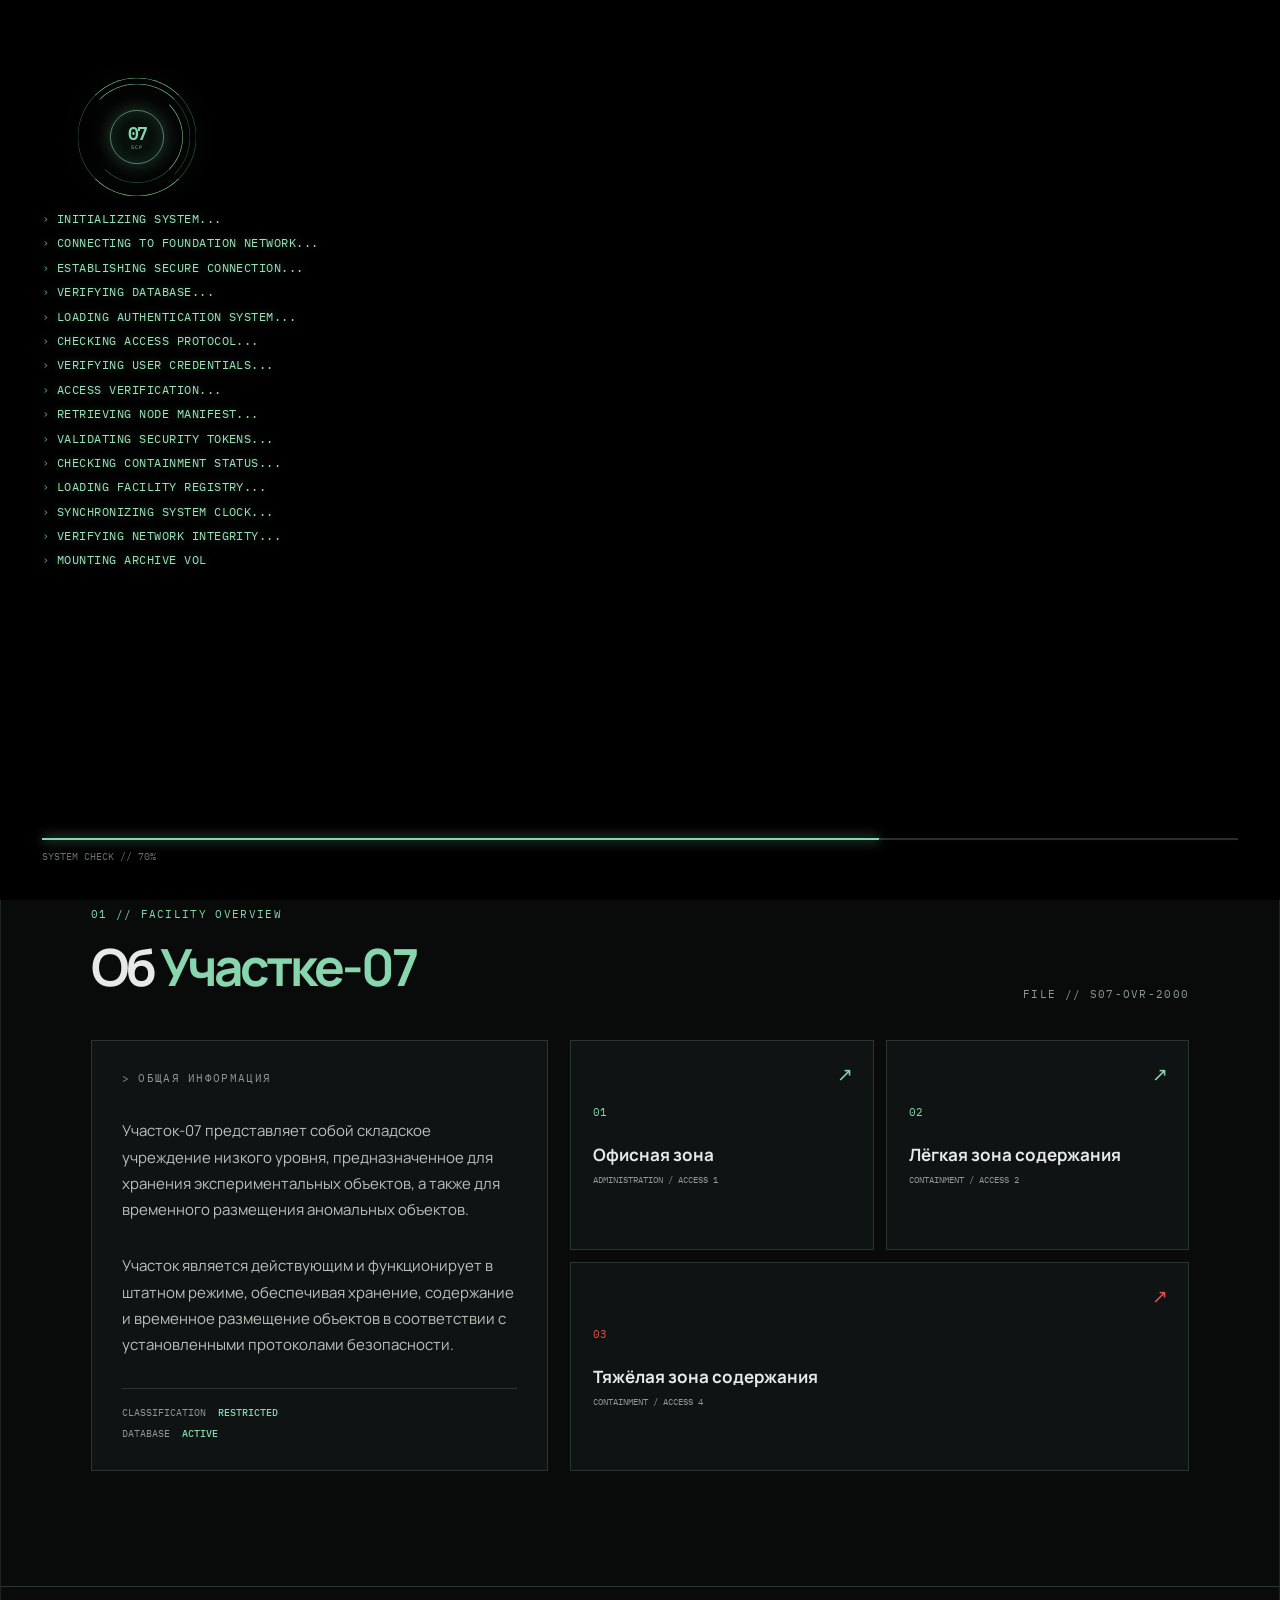
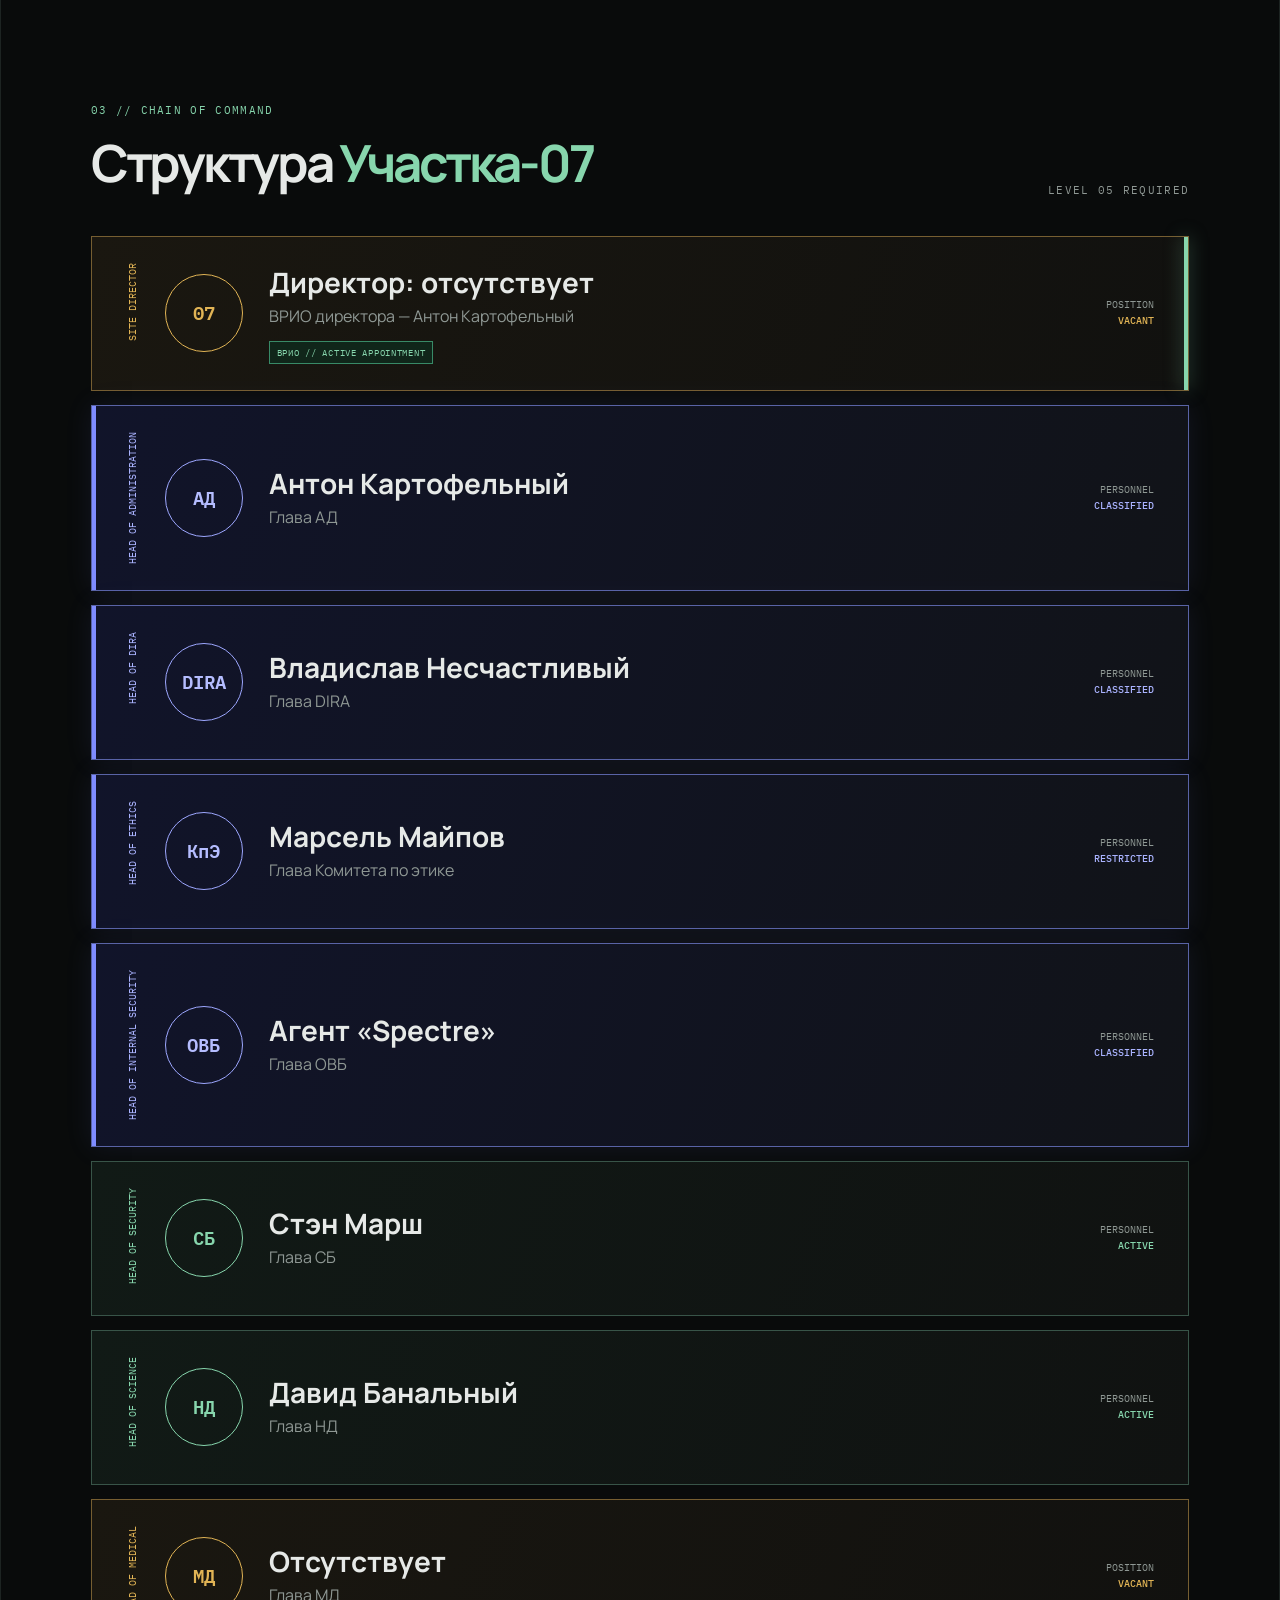
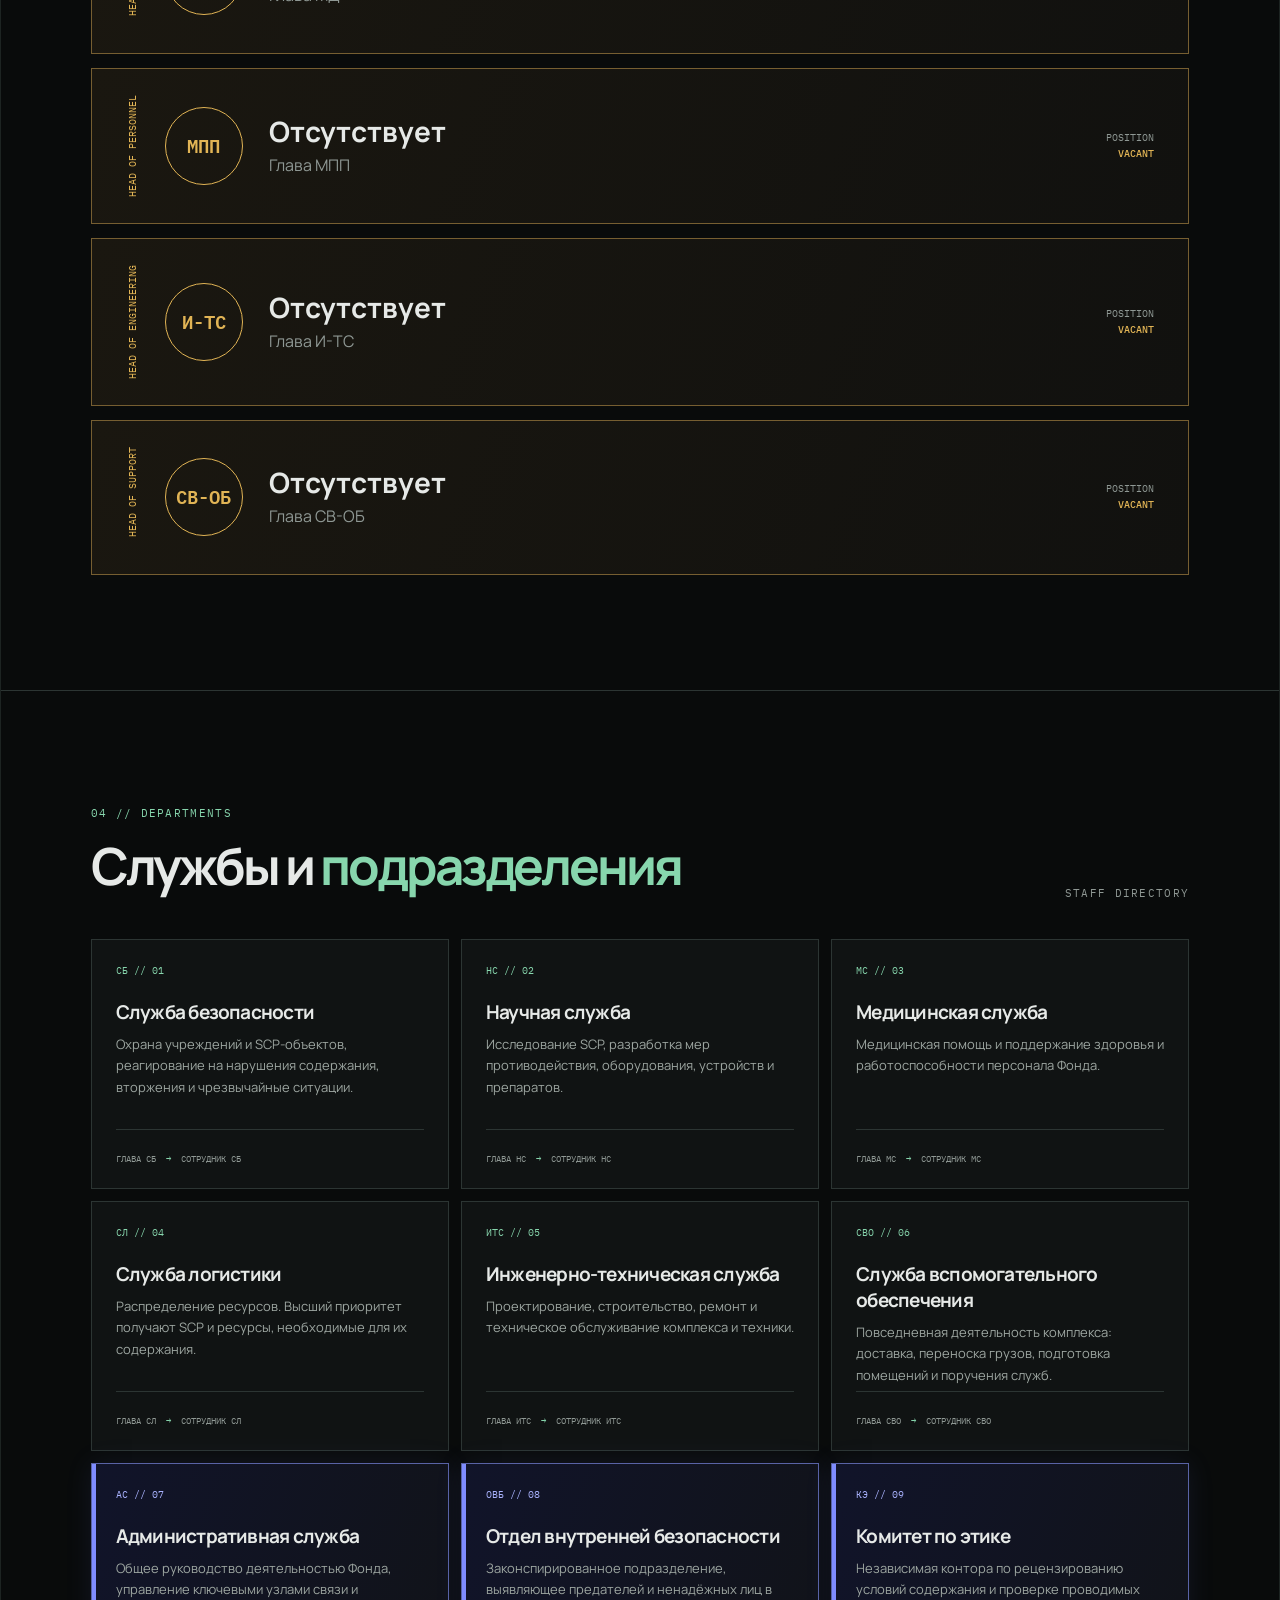
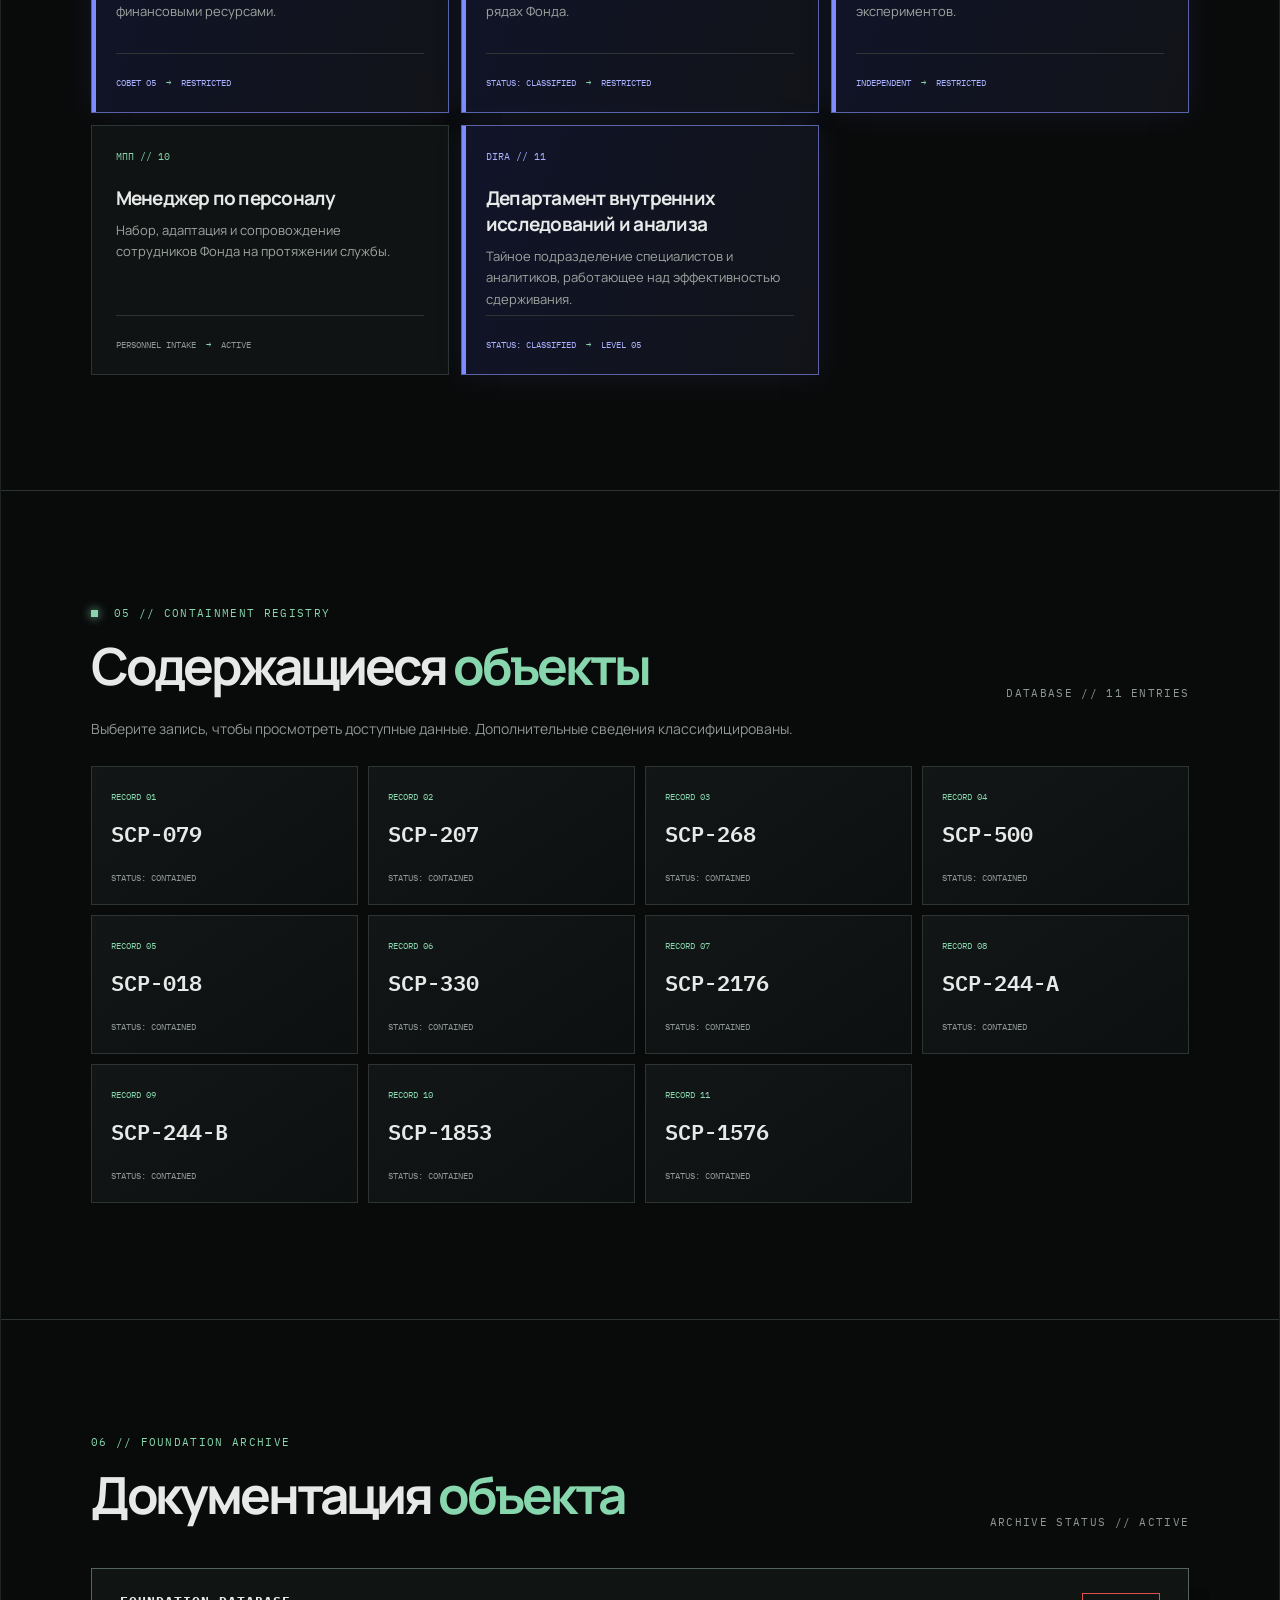
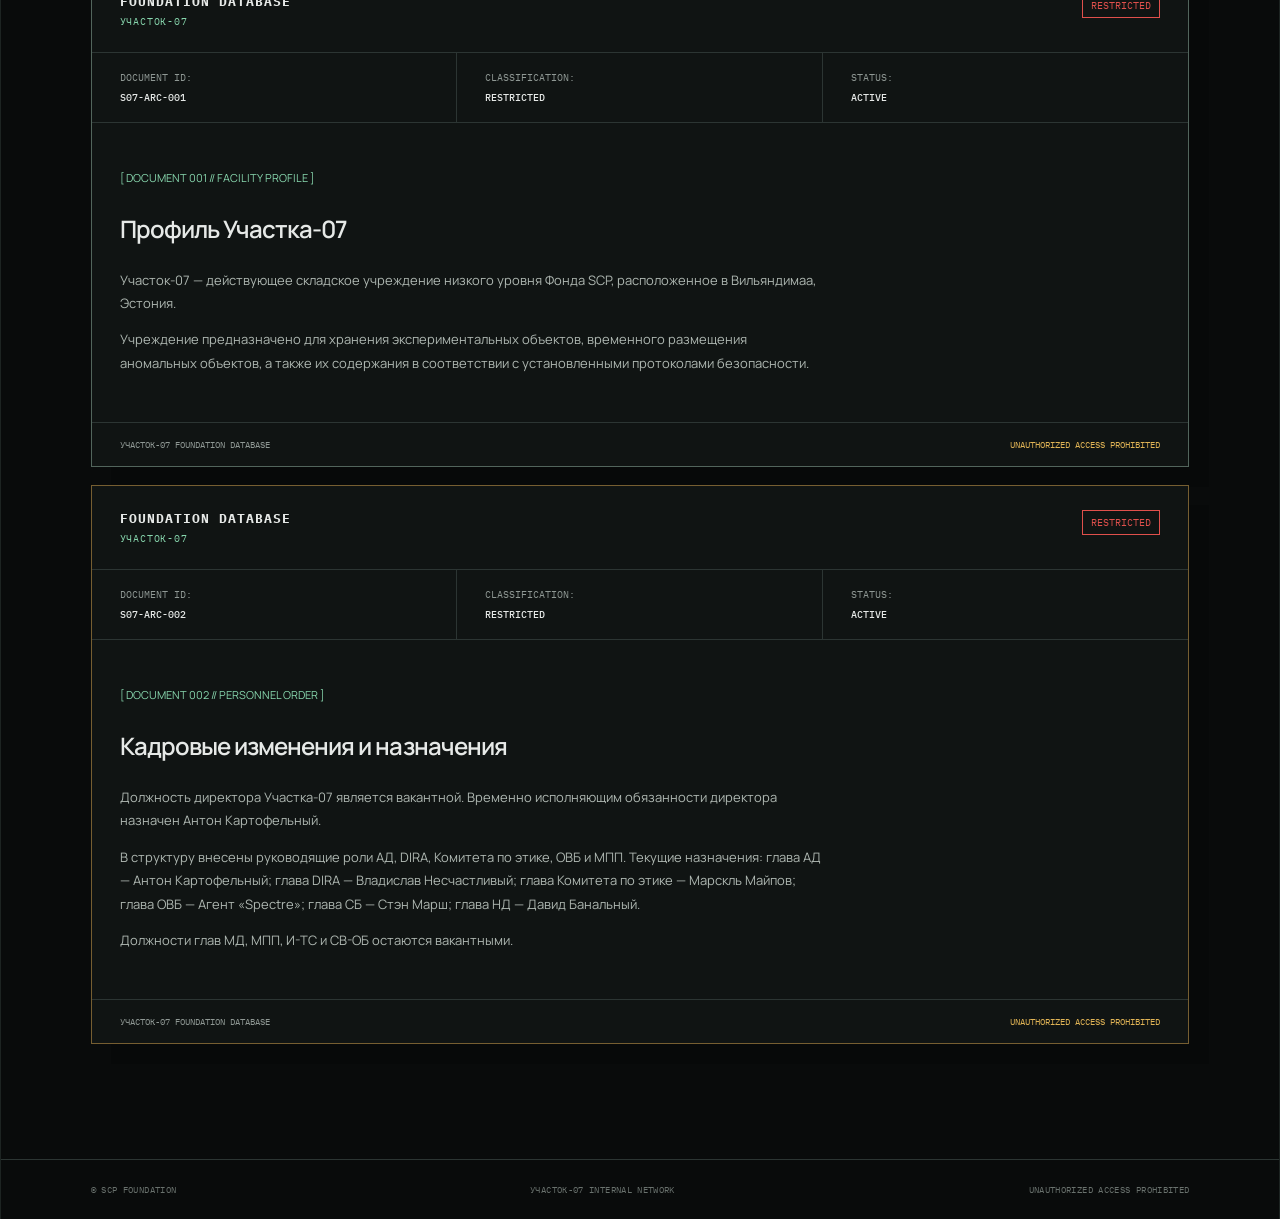
==== commit db45b0f6: "Correct Ethics Committee head name" ====
--- a/index.html
+++ b/index.html
@@ -86,7 +86,7 @@
         <div class="leadership-grid" aria-label="Руководители служб">
           <article class="command-card leader-card classified-leader"><span class="rank">HEAD OF ADMINISTRATION</span><div class="director-seal">АД</div><div><h3>Антон Картофельный</h3><p>Глава АД</p></div><span class="clearance">PERSONNEL<br /><b>CLASSIFIED</b></span></article>
           <article class="command-card leader-card classified-leader"><span class="rank">HEAD OF DIRA</span><div class="director-seal">DIRA</div><div><h3>Владислав Несчастливый</h3><p>Глава DIRA</p></div><span class="clearance">PERSONNEL<br /><b>CLASSIFIED</b></span></article>
-          <article class="command-card leader-card classified-leader"><span class="rank">HEAD OF ETHICS</span><div class="director-seal">КпЭ</div><div><h3>Марскль Майпов</h3><p>Глава Комитета по этике</p></div><span class="clearance">PERSONNEL<br /><b>RESTRICTED</b></span></article>
+          <article class="command-card leader-card classified-leader"><span class="rank">HEAD OF ETHICS</span><div class="director-seal">КпЭ</div><div><h3>Марсель Майпов</h3><p>Глава Комитета по этике</p></div><span class="clearance">PERSONNEL<br /><b>RESTRICTED</b></span></article>
           <article class="command-card leader-card classified-leader"><span class="rank">HEAD OF INTERNAL SECURITY</span><div class="director-seal">ОВБ</div><div><h3>Агент «Spectre»</h3><p>Глава ОВБ</p></div><span class="clearance">PERSONNEL<br /><b>CLASSIFIED</b></span></article>
           <article class="command-card leader-card"><span class="rank">HEAD OF SECURITY</span><div class="director-seal">СБ</div><div><h3>Стэн Марш</h3><p>Глава СБ</p></div><span class="clearance">PERSONNEL<br /><b>ACTIVE</b></span></article>
           <article class="command-card leader-card"><span class="rank">HEAD OF SCIENCE</span><div class="director-seal">НД</div><div><h3>Давид Банальный</h3><p>Глава НД</p></div><span class="clearance">PERSONNEL<br /><b>ACTIVE</b></span></article>
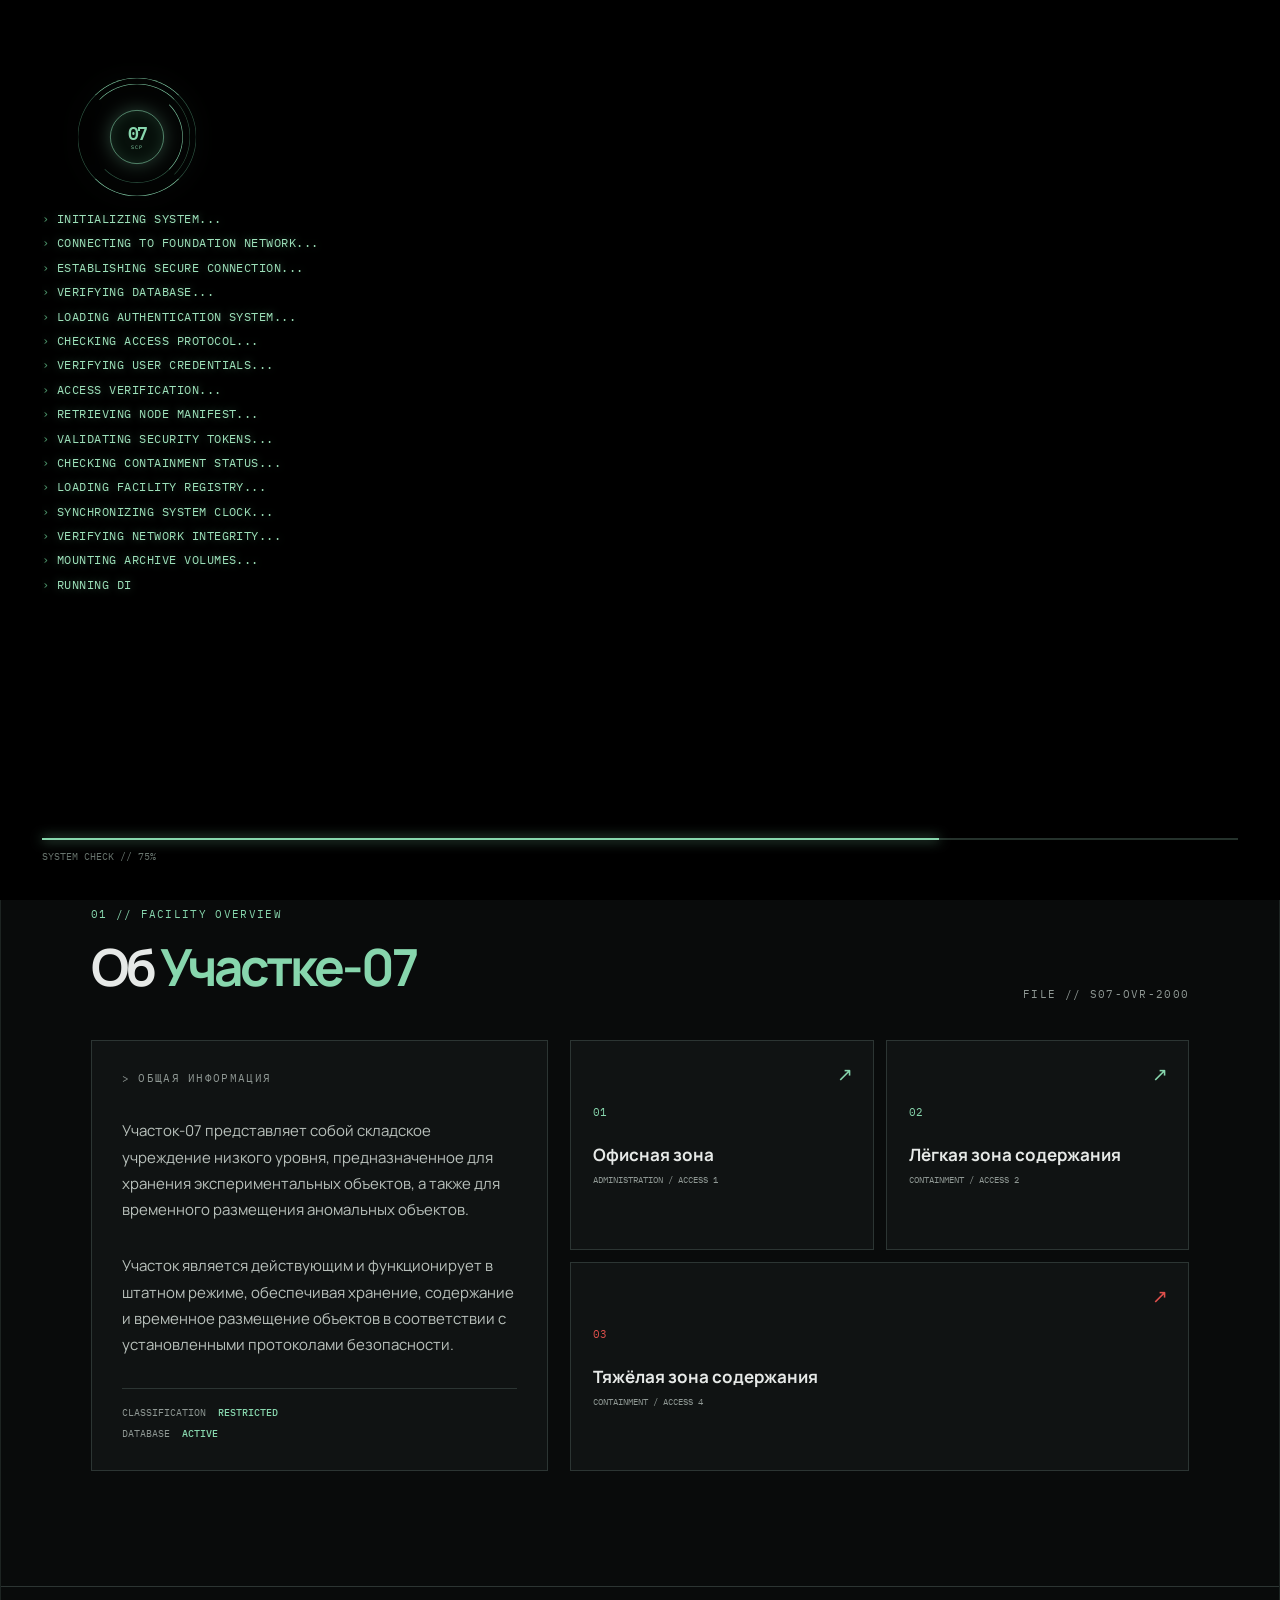
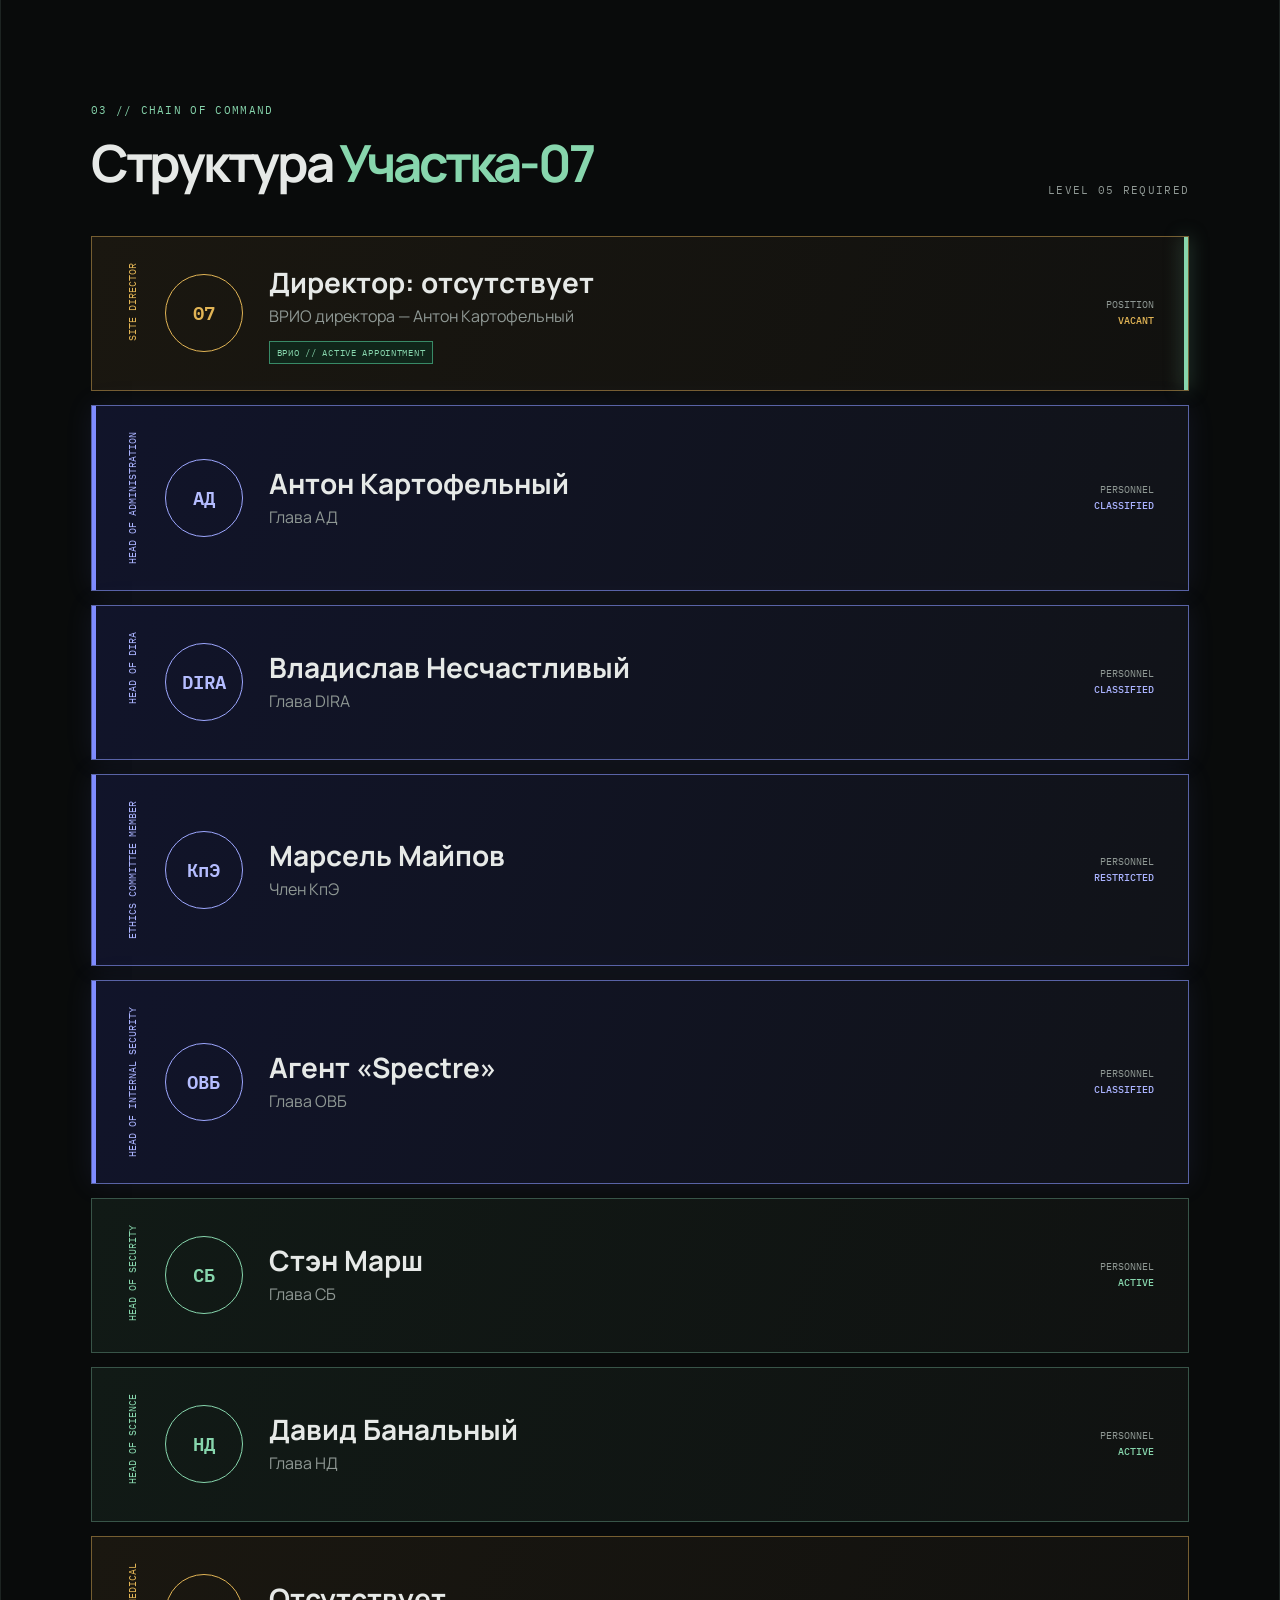
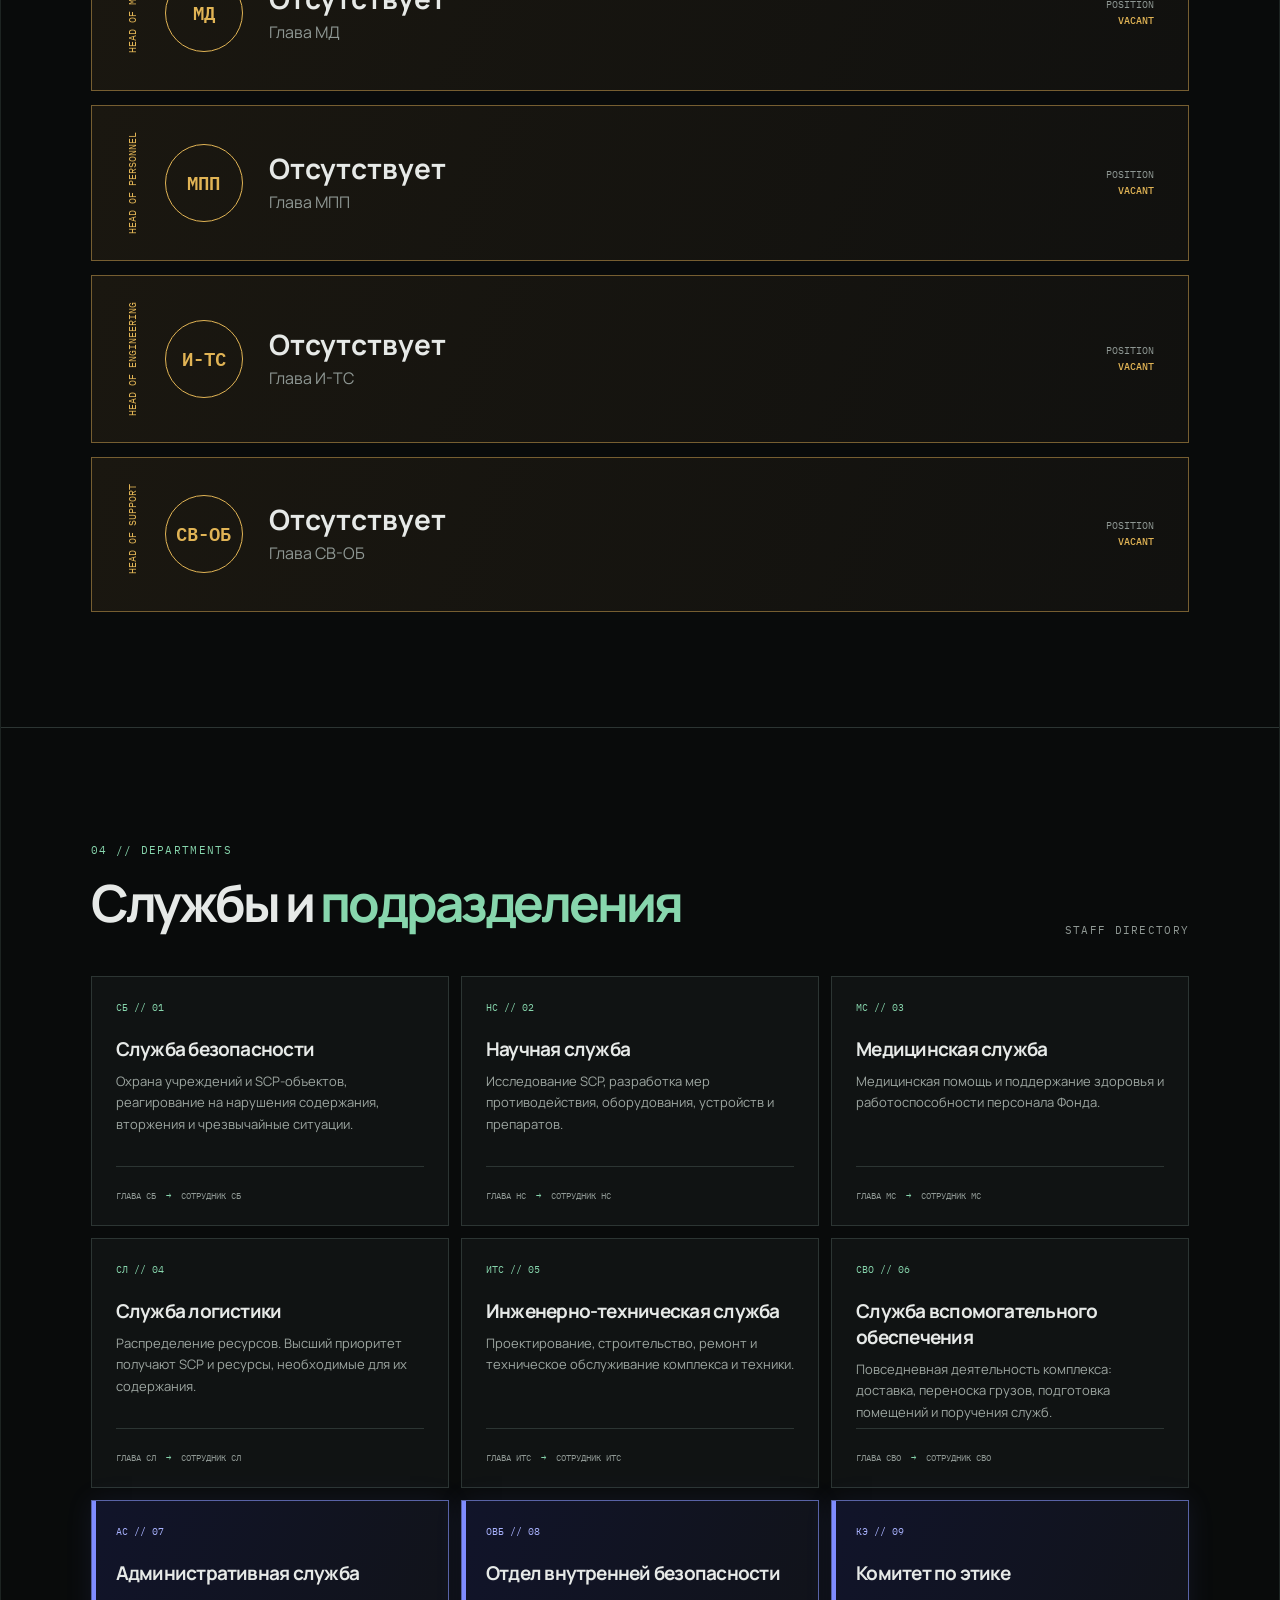
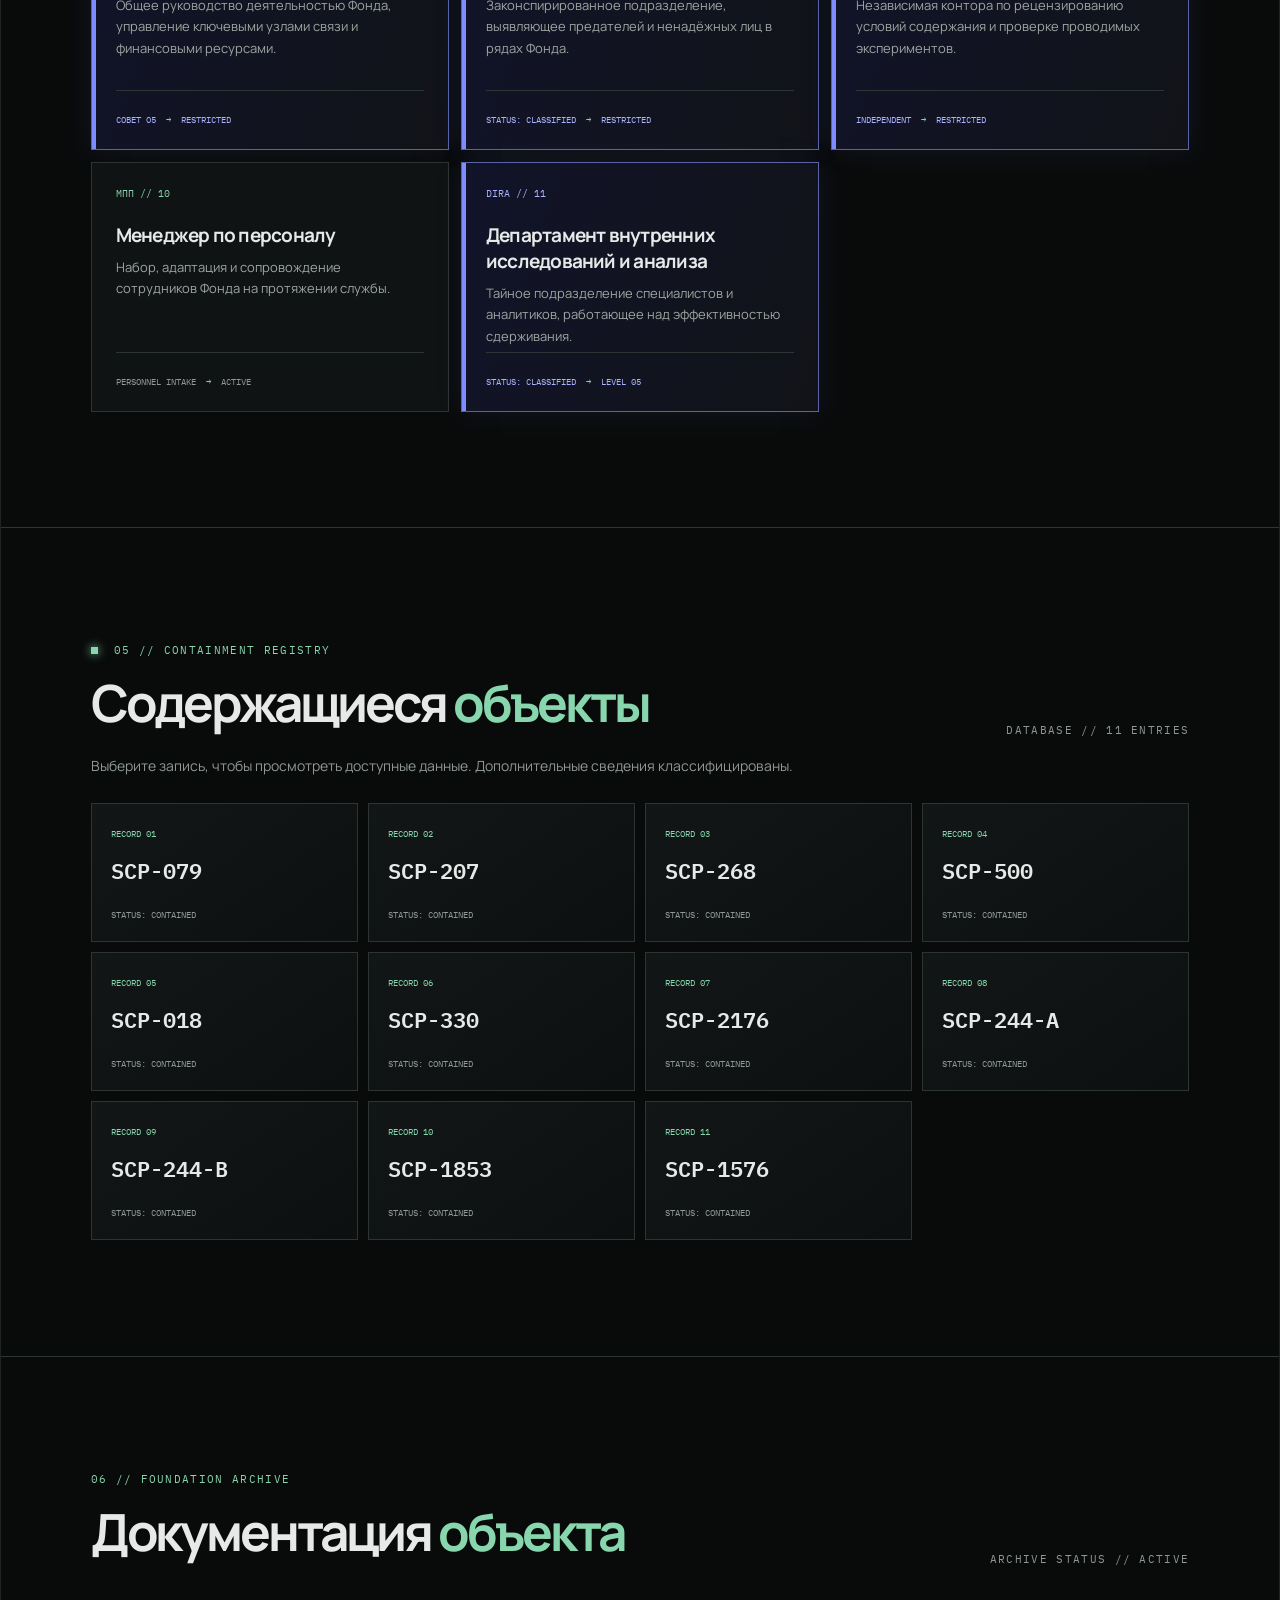
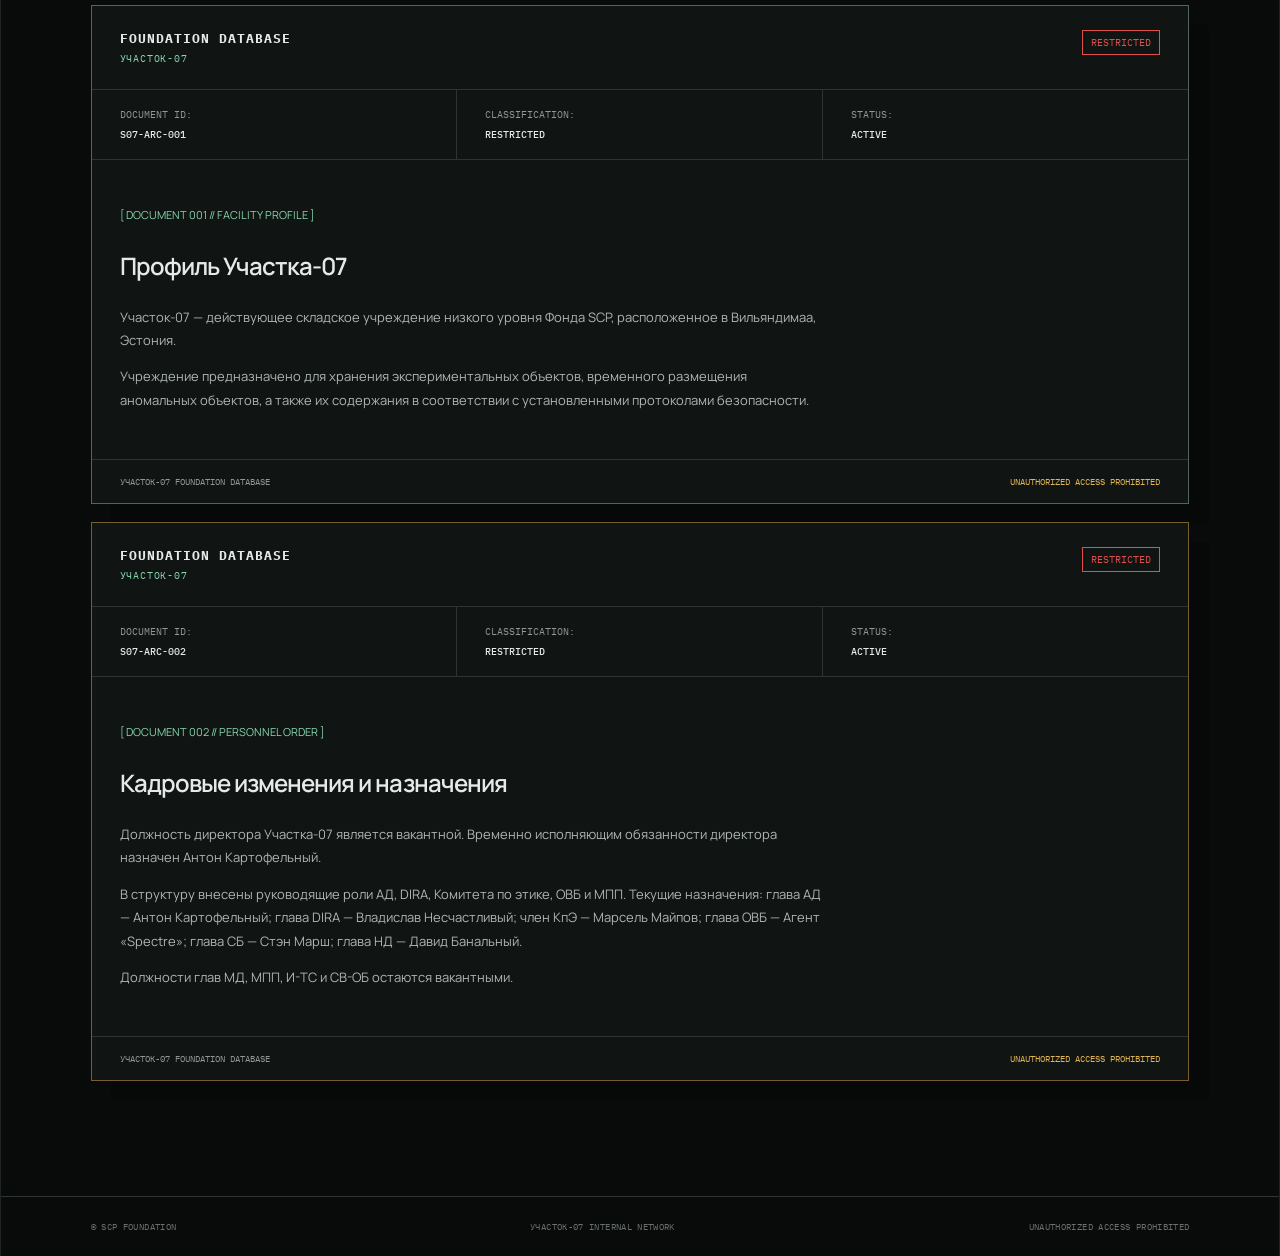
==== commit 16e753ce: "Correct Ethics Committee role" ====
--- a/index.html
+++ b/index.html
@@ -86,7 +86,7 @@
         <div class="leadership-grid" aria-label="Руководители служб">
           <article class="command-card leader-card classified-leader"><span class="rank">HEAD OF ADMINISTRATION</span><div class="director-seal">АД</div><div><h3>Антон Картофельный</h3><p>Глава АД</p></div><span class="clearance">PERSONNEL<br /><b>CLASSIFIED</b></span></article>
           <article class="command-card leader-card classified-leader"><span class="rank">HEAD OF DIRA</span><div class="director-seal">DIRA</div><div><h3>Владислав Несчастливый</h3><p>Глава DIRA</p></div><span class="clearance">PERSONNEL<br /><b>CLASSIFIED</b></span></article>
-          <article class="command-card leader-card classified-leader"><span class="rank">HEAD OF ETHICS</span><div class="director-seal">КпЭ</div><div><h3>Марсель Майпов</h3><p>Глава Комитета по этике</p></div><span class="clearance">PERSONNEL<br /><b>RESTRICTED</b></span></article>
+          <article class="command-card leader-card classified-leader"><span class="rank">ETHICS COMMITTEE MEMBER</span><div class="director-seal">КпЭ</div><div><h3>Марсель Майпов</h3><p>Член КпЭ</p></div><span class="clearance">PERSONNEL<br /><b>RESTRICTED</b></span></article>
           <article class="command-card leader-card classified-leader"><span class="rank">HEAD OF INTERNAL SECURITY</span><div class="director-seal">ОВБ</div><div><h3>Агент «Spectre»</h3><p>Глава ОВБ</p></div><span class="clearance">PERSONNEL<br /><b>CLASSIFIED</b></span></article>
           <article class="command-card leader-card"><span class="rank">HEAD OF SECURITY</span><div class="director-seal">СБ</div><div><h3>Стэн Марш</h3><p>Глава СБ</p></div><span class="clearance">PERSONNEL<br /><b>ACTIVE</b></span></article>
           <article class="command-card leader-card"><span class="rank">HEAD OF SCIENCE</span><div class="director-seal">НД</div><div><h3>Давид Банальный</h3><p>Глава НД</p></div><span class="clearance">PERSONNEL<br /><b>ACTIVE</b></span></article>
@@ -131,7 +131,7 @@
         <article class="foundation-document classified-document">
           <header><div><b>FOUNDATION DATABASE</b><span>УЧАСТОК-07</span></div><i>RESTRICTED</i></header>
           <div class="document-meta"><span>DOCUMENT ID:<b>S07-ARC-002</b></span><span>CLASSIFICATION:<b>RESTRICTED</b></span><span>STATUS:<b>ACTIVE</b></span></div>
-          <div class="document-content"><p>[ DOCUMENT 002 // PERSONNEL ORDER ]</p><h3>Кадровые изменения и назначения</h3><p>Должность директора Участка-07 является вакантной. Временно исполняющим обязанности директора назначен Антон Картофельный.</p><p>В структуру внесены руководящие роли АД, DIRA, Комитета по этике, ОВБ и МПП. Текущие назначения: глава АД — Антон Картофельный; глава DIRA — Владислав Несчастливый; глава Комитета по этике — Марскль Майпов; глава ОВБ — Агент «Spectre»; глава СБ — Стэн Марш; глава НД — Давид Банальный.</p><p>Должности глав МД, МПП, И-ТС и СВ-ОБ остаются вакантными.</p></div>
+          <div class="document-content"><p>[ DOCUMENT 002 // PERSONNEL ORDER ]</p><h3>Кадровые изменения и назначения</h3><p>Должность директора Участка-07 является вакантной. Временно исполняющим обязанности директора назначен Антон Картофельный.</p><p>В структуру внесены руководящие роли АД, DIRA, Комитета по этике, ОВБ и МПП. Текущие назначения: глава АД — Антон Картофельный; глава DIRA — Владислав Несчастливый; член КпЭ — Марсель Майпов; глава ОВБ — Агент «Spectre»; глава СБ — Стэн Марш; глава НД — Давид Банальный.</p><p>Должности глав МД, МПП, И-ТС и СВ-ОБ остаются вакантными.</p></div>
           <footer>УЧАСТОК-07 FOUNDATION DATABASE <span>UNAUTHORIZED ACCESS PROHIBITED</span></footer>
         </article>
       </section>
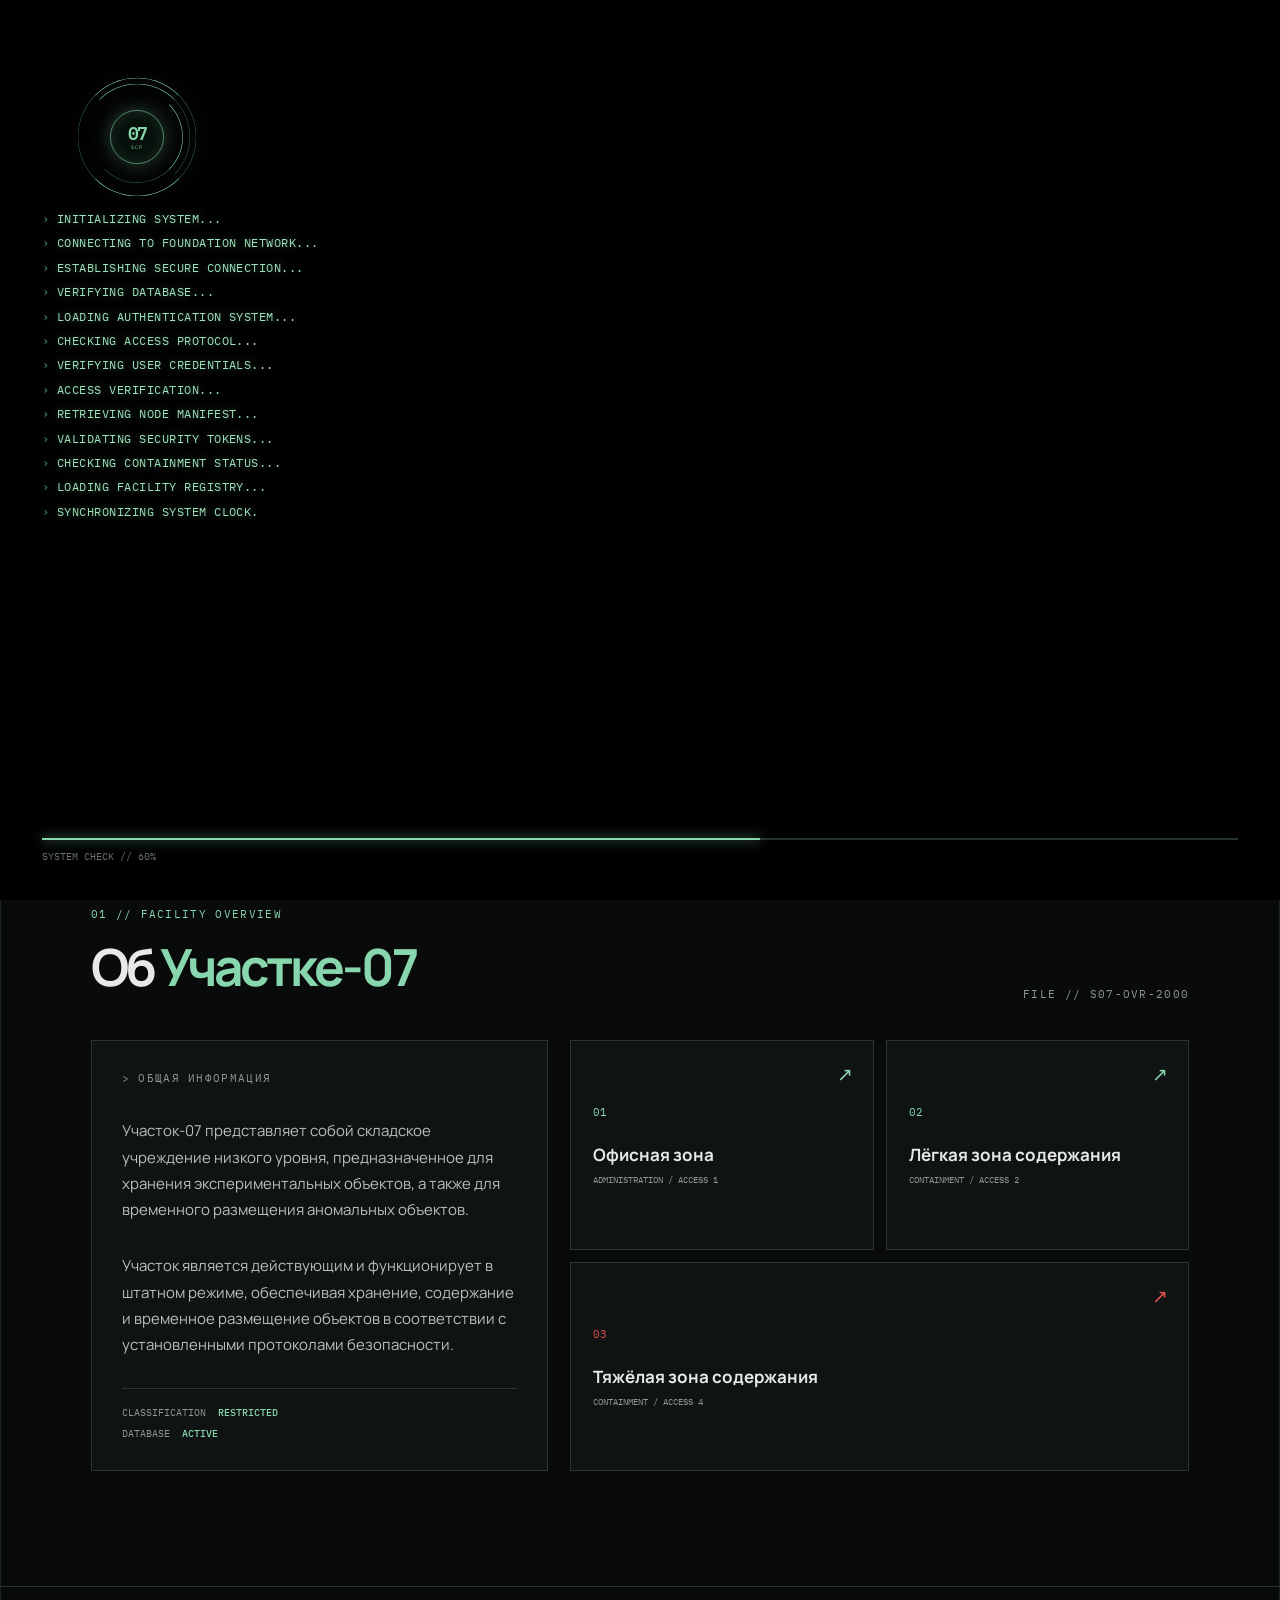
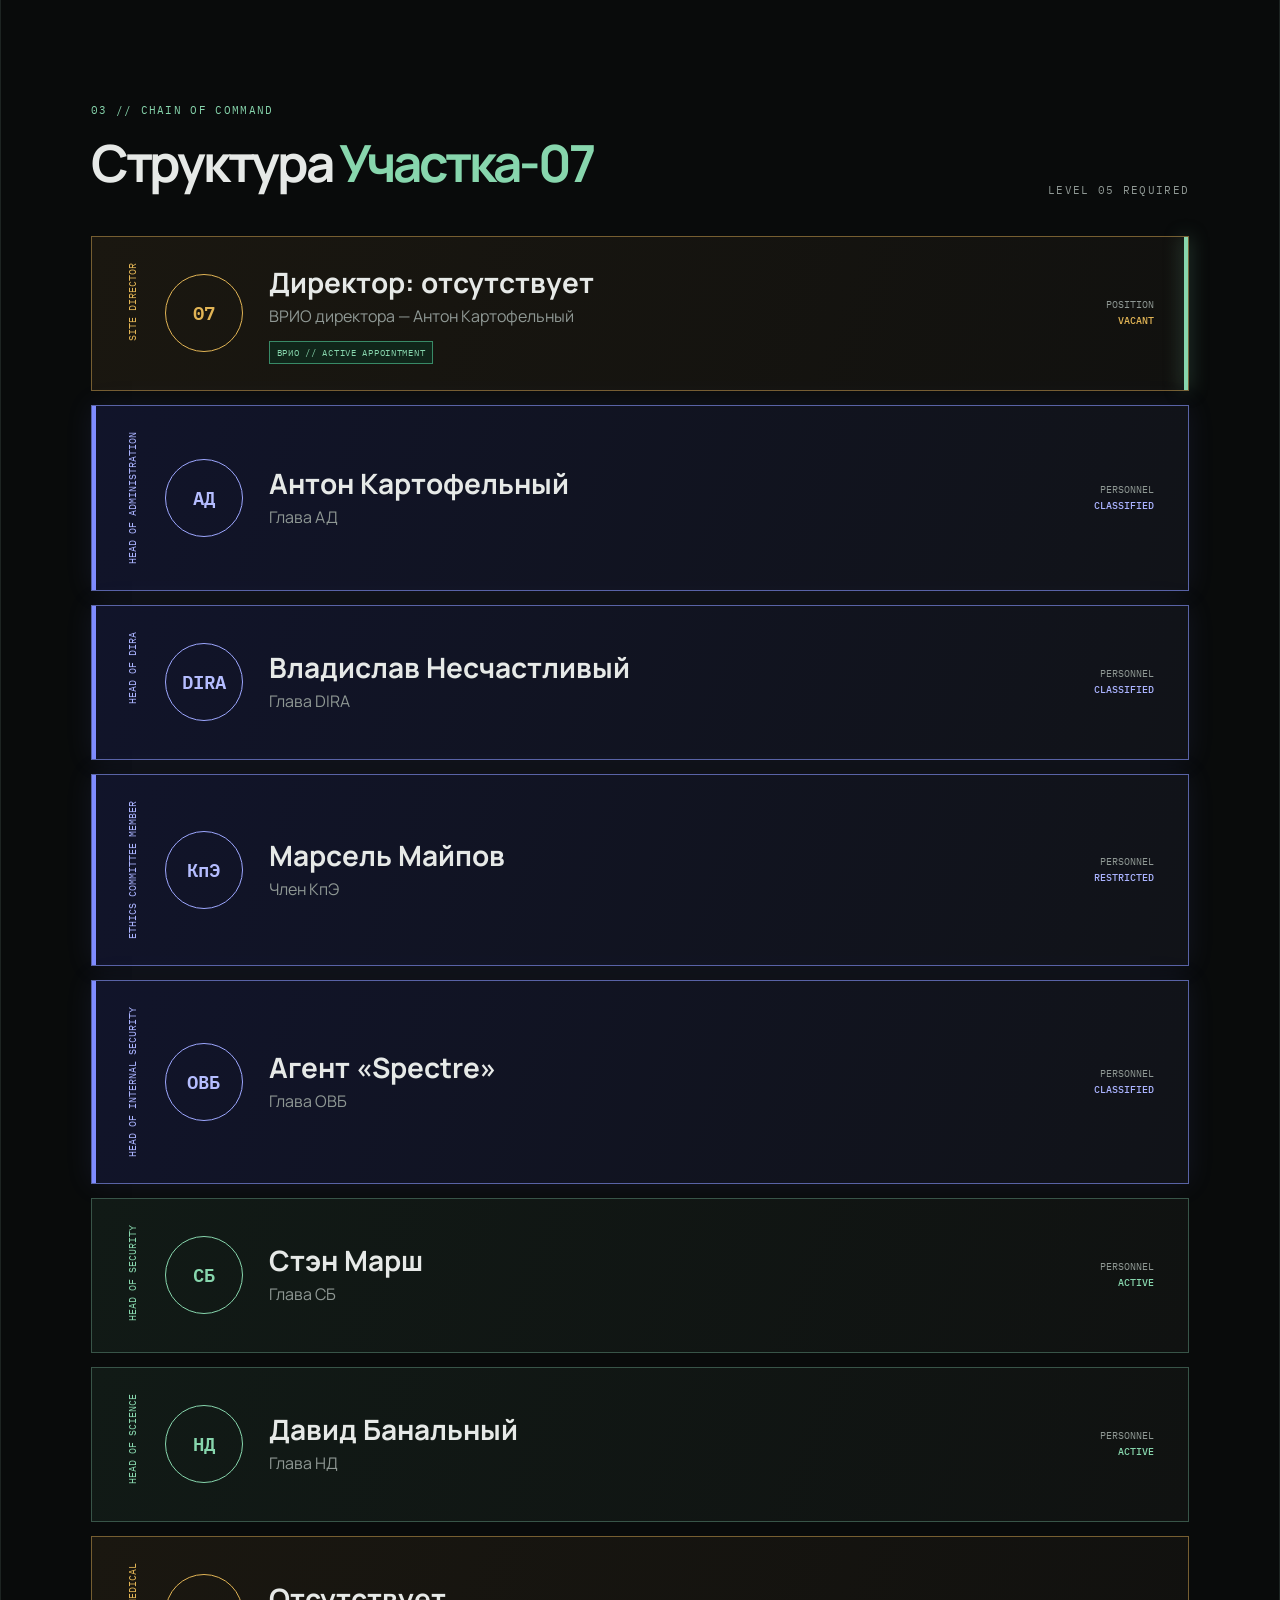
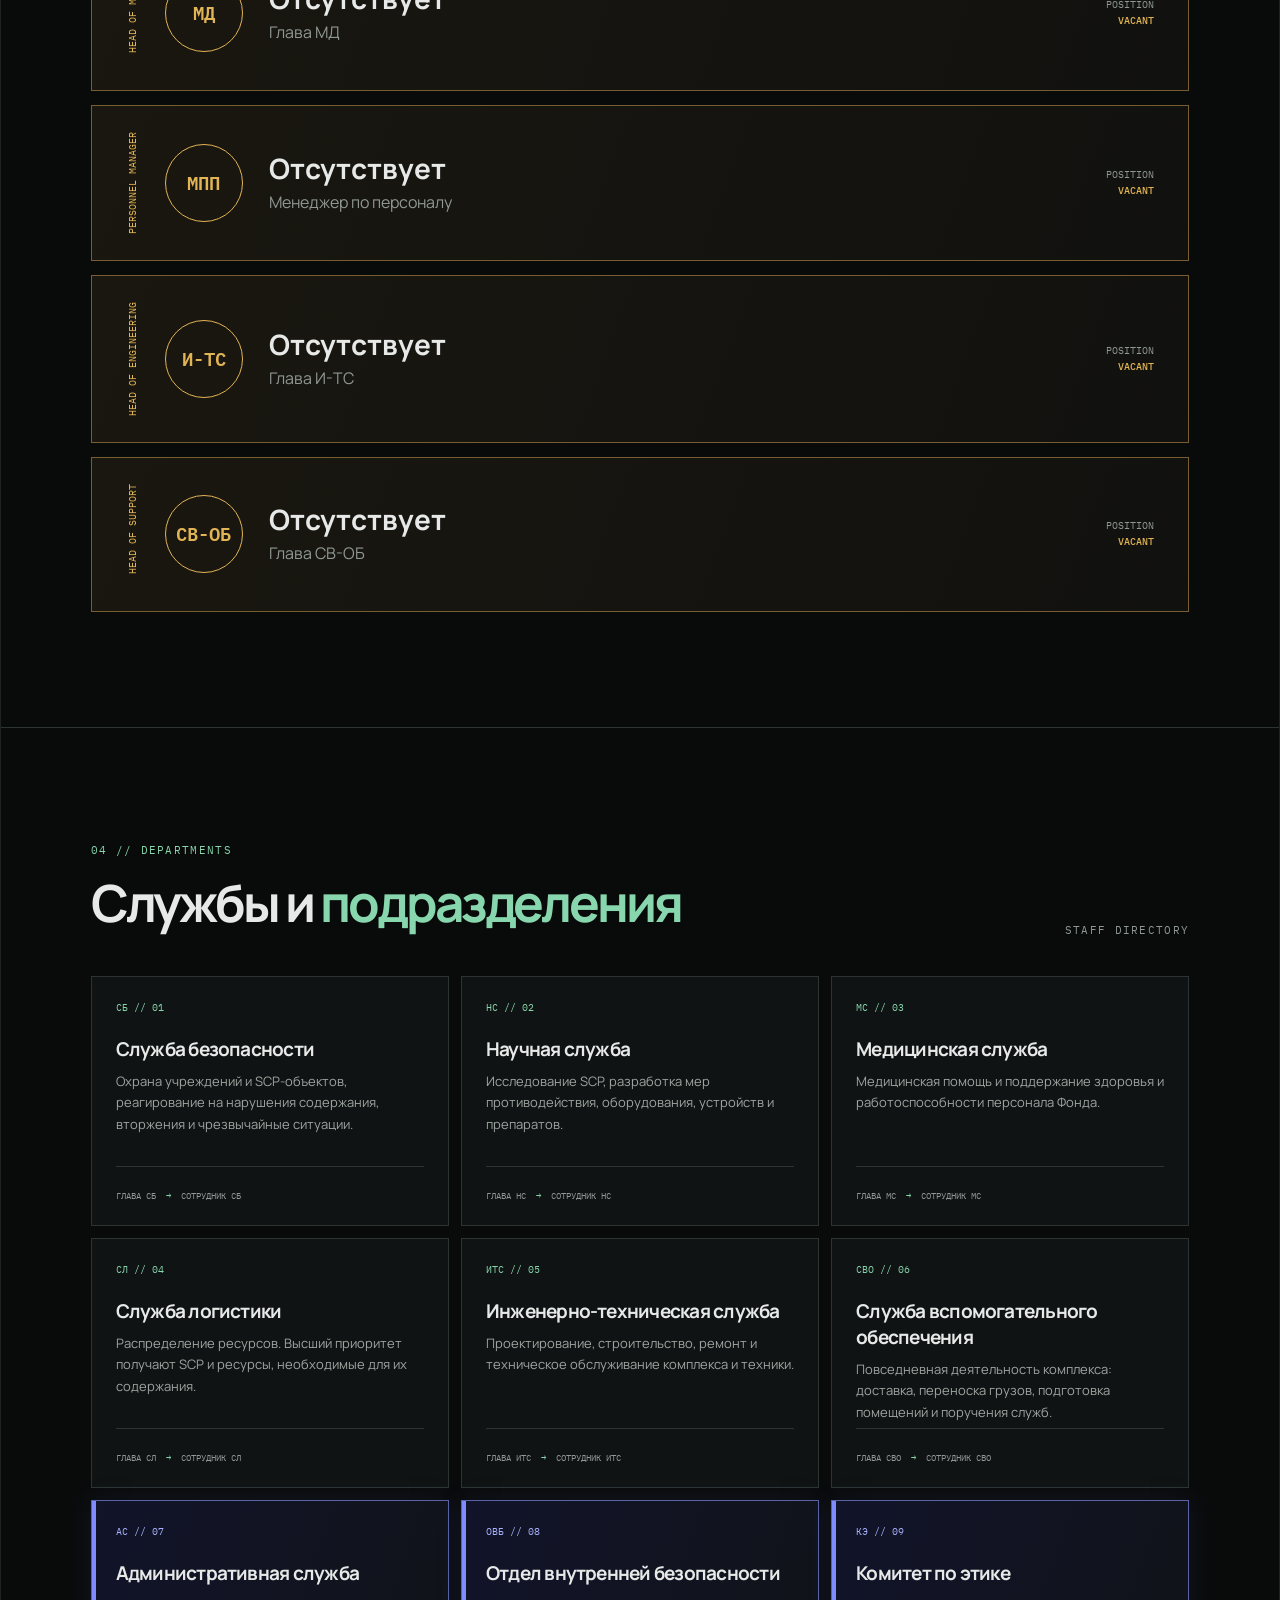
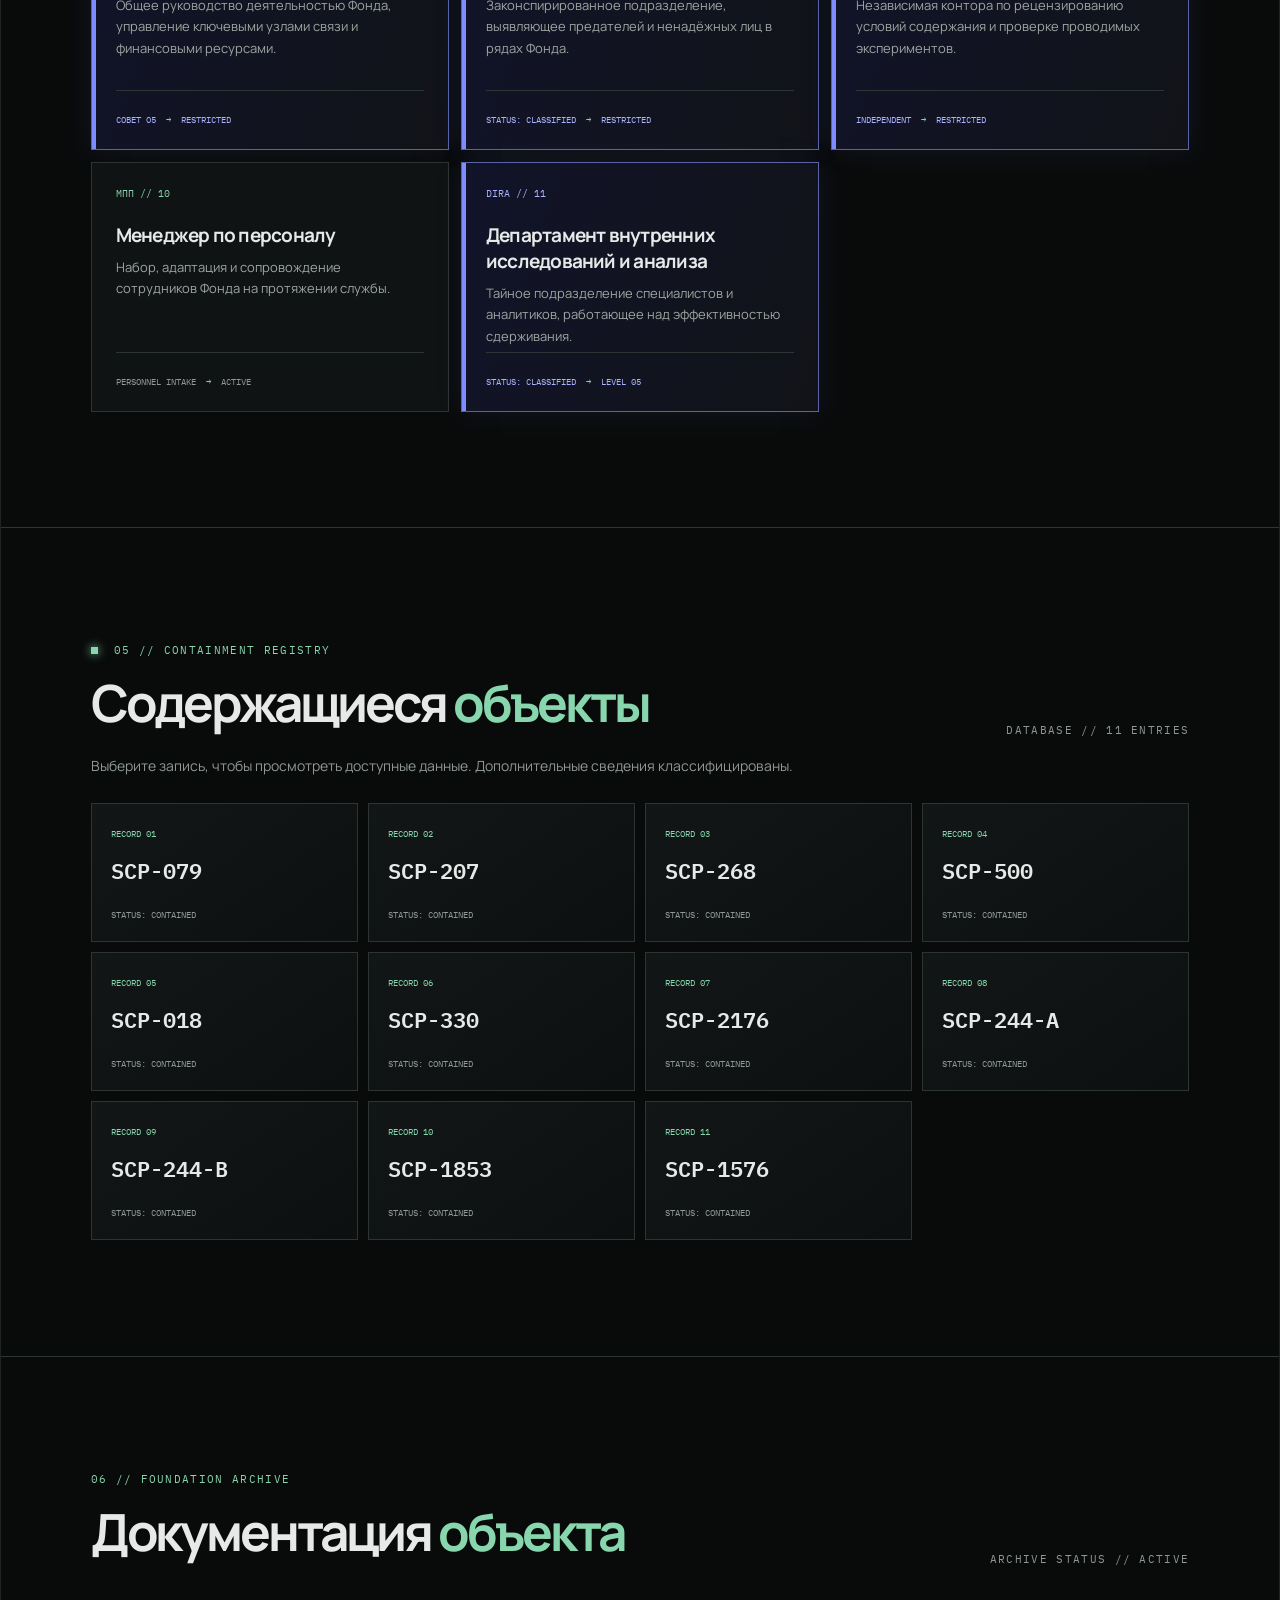
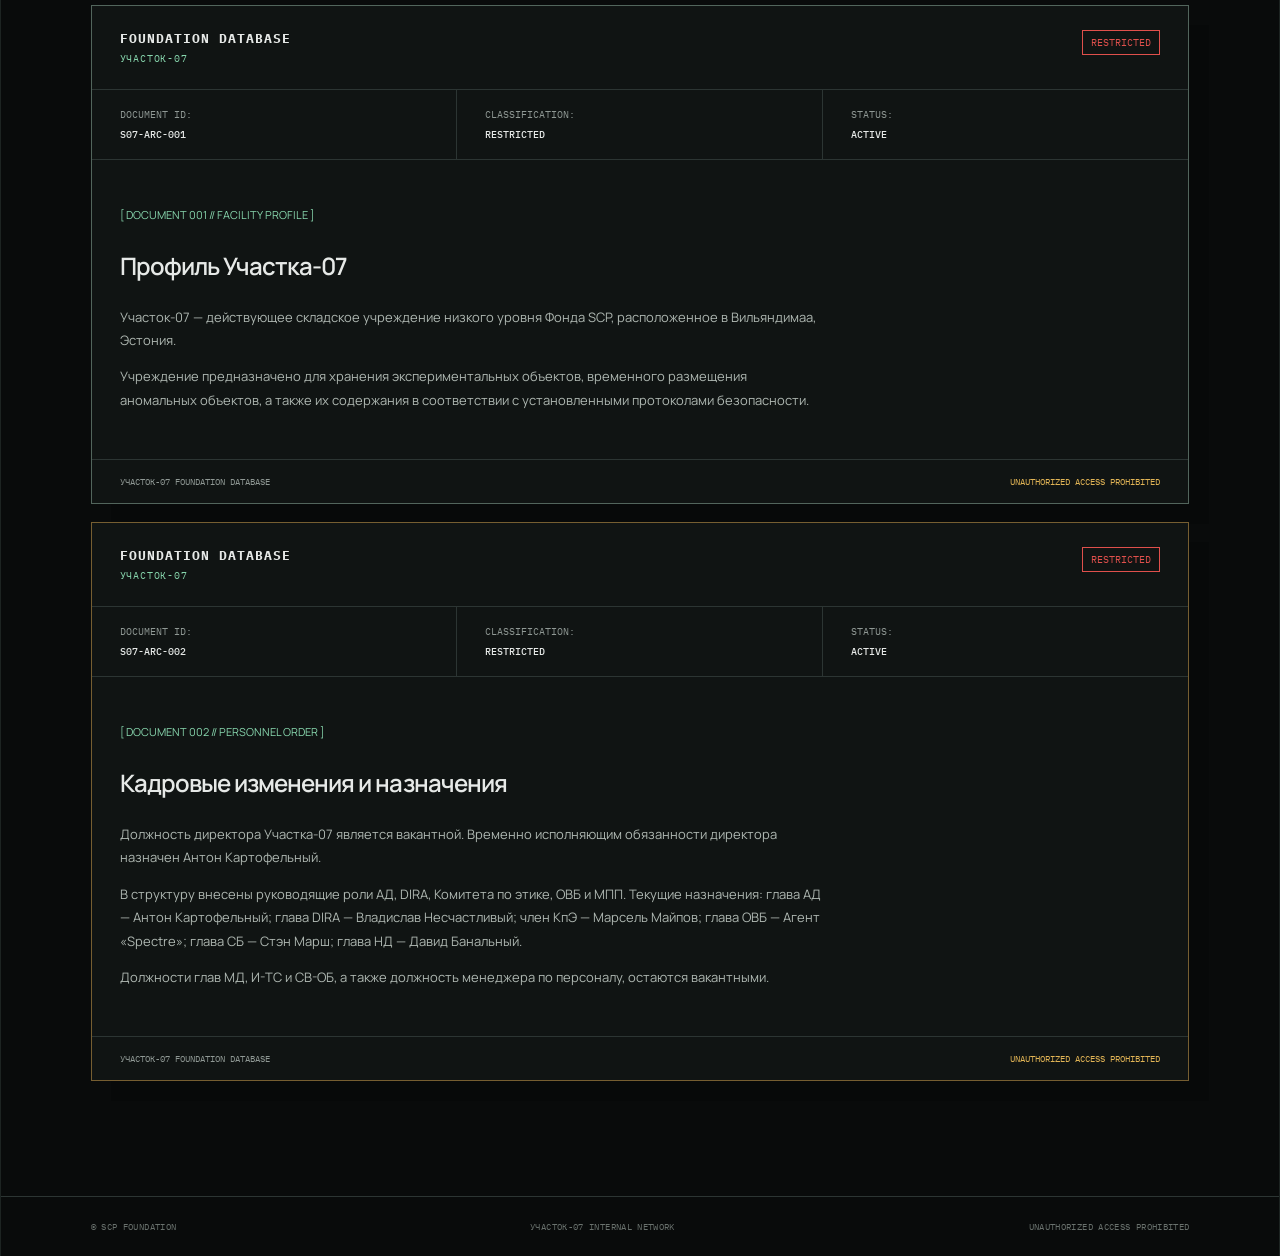
==== commit 5ab8435d: "Rename personnel manager position" ====
--- a/index.html
+++ b/index.html
@@ -91,7 +91,7 @@
           <article class="command-card leader-card"><span class="rank">HEAD OF SECURITY</span><div class="director-seal">СБ</div><div><h3>Стэн Марш</h3><p>Глава СБ</p></div><span class="clearance">PERSONNEL<br /><b>ACTIVE</b></span></article>
           <article class="command-card leader-card"><span class="rank">HEAD OF SCIENCE</span><div class="director-seal">НД</div><div><h3>Давид Банальный</h3><p>Глава НД</p></div><span class="clearance">PERSONNEL<br /><b>ACTIVE</b></span></article>
           <article class="command-card leader-card vacant"><span class="rank">HEAD OF MEDICAL</span><div class="director-seal">МД</div><div><h3>Отсутствует</h3><p>Глава МД</p></div><span class="clearance">POSITION<br /><b>VACANT</b></span></article>
-          <article class="command-card leader-card vacant"><span class="rank">HEAD OF PERSONNEL</span><div class="director-seal">МПП</div><div><h3>Отсутствует</h3><p>Глава МПП</p></div><span class="clearance">POSITION<br /><b>VACANT</b></span></article>
+          <article class="command-card leader-card vacant"><span class="rank">PERSONNEL MANAGER</span><div class="director-seal">МПП</div><div><h3>Отсутствует</h3><p>Менеджер по персоналу</p></div><span class="clearance">POSITION<br /><b>VACANT</b></span></article>
           <article class="command-card leader-card vacant"><span class="rank">HEAD OF ENGINEERING</span><div class="director-seal">И-ТС</div><div><h3>Отсутствует</h3><p>Глава И-ТС</p></div><span class="clearance">POSITION<br /><b>VACANT</b></span></article>
           <article class="command-card leader-card vacant"><span class="rank">HEAD OF SUPPORT</span><div class="director-seal">СВ-ОБ</div><div><h3>Отсутствует</h3><p>Глава СВ-ОБ</p></div><span class="clearance">POSITION<br /><b>VACANT</b></span></article>
         </div>
@@ -131,7 +131,7 @@
         <article class="foundation-document classified-document">
           <header><div><b>FOUNDATION DATABASE</b><span>УЧАСТОК-07</span></div><i>RESTRICTED</i></header>
           <div class="document-meta"><span>DOCUMENT ID:<b>S07-ARC-002</b></span><span>CLASSIFICATION:<b>RESTRICTED</b></span><span>STATUS:<b>ACTIVE</b></span></div>
-          <div class="document-content"><p>[ DOCUMENT 002 // PERSONNEL ORDER ]</p><h3>Кадровые изменения и назначения</h3><p>Должность директора Участка-07 является вакантной. Временно исполняющим обязанности директора назначен Антон Картофельный.</p><p>В структуру внесены руководящие роли АД, DIRA, Комитета по этике, ОВБ и МПП. Текущие назначения: глава АД — Антон Картофельный; глава DIRA — Владислав Несчастливый; член КпЭ — Марсель Майпов; глава ОВБ — Агент «Spectre»; глава СБ — Стэн Марш; глава НД — Давид Банальный.</p><p>Должности глав МД, МПП, И-ТС и СВ-ОБ остаются вакантными.</p></div>
+          <div class="document-content"><p>[ DOCUMENT 002 // PERSONNEL ORDER ]</p><h3>Кадровые изменения и назначения</h3><p>Должность директора Участка-07 является вакантной. Временно исполняющим обязанности директора назначен Антон Картофельный.</p><p>В структуру внесены руководящие роли АД, DIRA, Комитета по этике, ОВБ и МПП. Текущие назначения: глава АД — Антон Картофельный; глава DIRA — Владислав Несчастливый; член КпЭ — Марсель Майпов; глава ОВБ — Агент «Spectre»; глава СБ — Стэн Марш; глава НД — Давид Банальный.</p><p>Должности глав МД, И-ТС и СВ-ОБ, а также должность менеджера по персоналу, остаются вакантными.</p></div>
           <footer>УЧАСТОК-07 FOUNDATION DATABASE <span>UNAUTHORIZED ACCESS PROHIBITED</span></footer>
         </article>
       </section>
